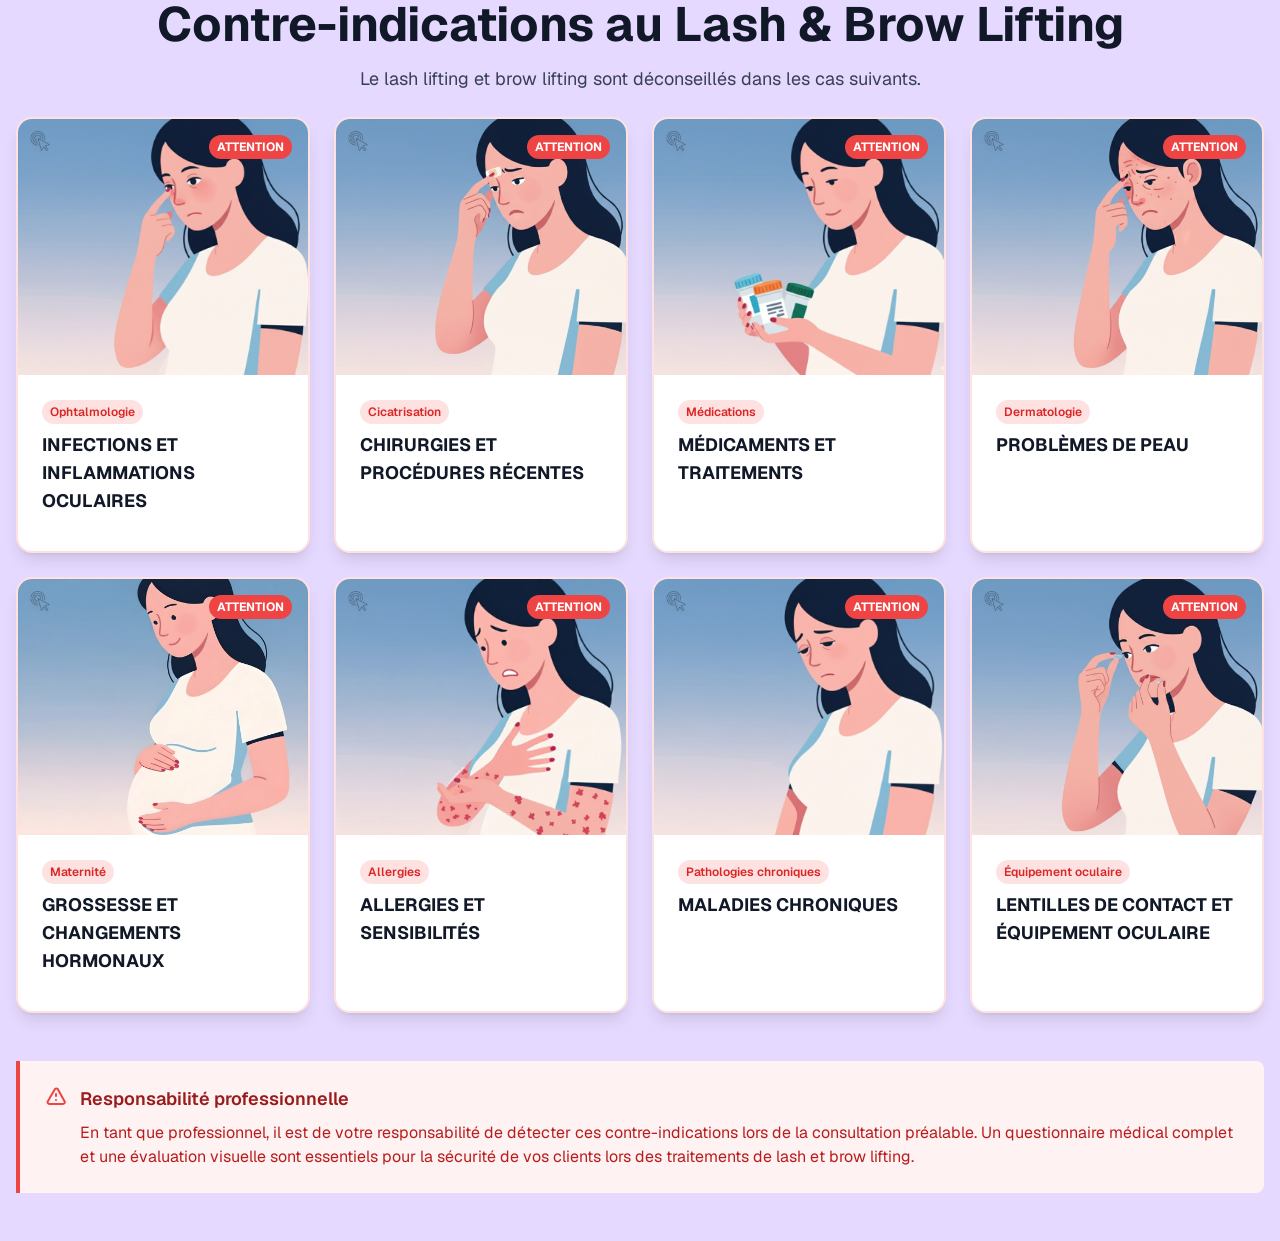
==== index.html @ 39653446 "deploy: bff7de4459b243817e4ccac2528b024ae973d847" ====
<!DOCTYPE html><html lang="en"><head><meta charSet="utf-8"/><meta name="viewport" content="width=device-width, initial-scale=1"/><link rel="preload" href="/_next/static/media/27834908180db20f-s.p.woff2" as="font" crossorigin="" type="font/woff2"/><link rel="preload" href="/_next/static/media/78fec81b34c4a365.p.woff2" as="font" crossorigin="" type="font/woff2"/><link rel="stylesheet" href="/_next/static/css/efcce7435b0b07a7.css" data-precedence="next"/><link rel="preload" as="script" fetchPriority="low" href="/_next/static/chunks/webpack-6c6f45ad37dcc6bd.js"/><script src="/_next/static/chunks/8bc8d761-cd80ce728d90ea1c.js" async=""></script><script src="/_next/static/chunks/240-4eb7e50699bea7ac.js" async=""></script><script src="/_next/static/chunks/main-app-c9c7ddaf3ba03c26.js" async=""></script><script src="/_next/static/chunks/536-fef070b106dc9b41.js" async=""></script><script src="/_next/static/chunks/app/page-b3dd9872ee7b2694.js" async=""></script><script src="/_next/static/chunks/app/layout-9a7a2c04b3a315e2.js" async=""></script><title>v0 App</title><meta name="description" content="Created with v0"/><meta name="generator" content="v0.app"/><meta name="next-size-adjust"/><style>
html {
  font-family: &#x27;__GeistSans_245d8d&#x27;, &#x27;__GeistSans_Fallback_245d8d&#x27;;
  --font-sans: __variable_245d8d;
  --font-mono: __variable_97c177;
}
        </style><script src="/_next/static/chunks/polyfills-42372ed130431b0a.js" noModule=""></script></head><body><div class="min-h-screen pb-12" style="background-color:#E6D9FF"><div class="container mx-auto"><header class="text-center mb-6"><h1 class="text-4xl md:text-5xl font-bold text-gray-900 mb-4 text-balance">Contre-indications au Lash &amp; Brow Lifting</h1><p class="text-lg text-gray-700 max-w-4xl mx-auto leading-relaxed">Le lash lifting et brow lifting sont déconseillés dans les cas suivants.</p></header><div class="grid grid-cols-1 md:grid-cols-2 lg:grid-cols-4 gap-6 px-4"><div data-card-id="1" class="group relative bg-white rounded-2xl shadow-lg hover:shadow-2xl transition-all duration-300 ease-out overflow-hidden border-2 border-red-100 hover:border-red-300 hover:scale-105 transform translate-y-8 opacity-0" style="transition-delay:0ms"><div class="absolute top-4 right-4 bg-red-500 text-white text-xs font-bold px-2 py-1 rounded-full z-10 transition-transform duration-200 group-hover:scale-110">ATTENTION</div><div class="relative h-64 overflow-hidden bg-gradient-to-br from-red-50 to-red-100"><img alt="INFECTIONS ET INFLAMMATIONS OCULAIRES" loading="lazy" decoding="async" data-nimg="fill" class="object-cover transition-transform duration-300 ease-out group-hover:scale-110" style="position:absolute;height:100%;width:100%;left:0;top:0;right:0;bottom:0;color:transparent" src="/images/infections-oculaires.png"/><div class="absolute inset-0 bg-red-600 bg-opacity-0 group-hover:bg-opacity-20 transition-all duration-300 ease-out"></div></div><div class="p-6"><div class="mb-2"><span class="text-xs font-semibold text-red-600 bg-red-100 px-2 py-1 rounded-full transition-colors duration-200 group-hover:bg-red-200">Ophtalmologie</span></div><h3 class="text-lg font-bold text-gray-900 mb-3 group-hover:text-red-700 transition-colors duration-200">INFECTIONS ET INFLAMMATIONS OCULAIRES</h3></div><div class="absolute inset-0 bg-red-600 bg-opacity-95 text-white p-6 opacity-0 group-hover:opacity-100 transition-all duration-300 ease-out flex flex-col justify-center transform translate-y-2 group-hover:translate-y-0"><div class="text-center"><div class="mb-4"><div class="w-12 h-12 bg-white bg-opacity-20 rounded-full flex items-center justify-center mx-auto mb-3 transition-transform duration-200 group-hover:scale-110"><svg class="w-6 h-6 text-white" fill="none" stroke="currentColor" viewBox="0 0 24 24"><path stroke-linecap="round" stroke-linejoin="round" stroke-width="2" d="M12 9v2m0 4h.01m-6.938 4h13.856c1.54 0 2.502-1.667 1.732-2.5L13.732 4c-.77-.833-1.964-.833-2.732 0L3.732 16.5c-.77.833.192 2.5 1.732 2.5z"></path></svg></div><h4 class="text-lg font-bold mb-2">Pourquoi cette contre-indication ?</h4></div><p class="text-sm leading-relaxed text-white text-opacity-90">Les infections actives peuvent se propager ou s&#x27;aggraver avec les produits chimiques. La proximité avec les yeux infectés crée un risque de contamination et de complications graves.</p></div></div></div><div data-card-id="2" class="group relative bg-white rounded-2xl shadow-lg hover:shadow-2xl transition-all duration-300 ease-out overflow-hidden border-2 border-red-100 hover:border-red-300 hover:scale-105 transform translate-y-8 opacity-0" style="transition-delay:80ms"><div class="absolute top-4 right-4 bg-red-500 text-white text-xs font-bold px-2 py-1 rounded-full z-10 transition-transform duration-200 group-hover:scale-110">ATTENTION</div><div class="relative h-64 overflow-hidden bg-gradient-to-br from-red-50 to-red-100"><img alt="CHIRURGIES ET PROCÉDURES RÉCENTES" loading="lazy" decoding="async" data-nimg="fill" class="object-cover transition-transform duration-300 ease-out group-hover:scale-110" style="position:absolute;height:100%;width:100%;left:0;top:0;right:0;bottom:0;color:transparent" src="/images/chirurgies-recentes.png"/><div class="absolute inset-0 bg-red-600 bg-opacity-0 group-hover:bg-opacity-20 transition-all duration-300 ease-out"></div></div><div class="p-6"><div class="mb-2"><span class="text-xs font-semibold text-red-600 bg-red-100 px-2 py-1 rounded-full transition-colors duration-200 group-hover:bg-red-200">Cicatrisation</span></div><h3 class="text-lg font-bold text-gray-900 mb-3 group-hover:text-red-700 transition-colors duration-200">CHIRURGIES ET PROCÉDURES RÉCENTES</h3></div><div class="absolute inset-0 bg-red-600 bg-opacity-95 text-white p-6 opacity-0 group-hover:opacity-100 transition-all duration-300 ease-out flex flex-col justify-center transform translate-y-2 group-hover:translate-y-0"><div class="text-center"><div class="mb-4"><div class="w-12 h-12 bg-white bg-opacity-20 rounded-full flex items-center justify-center mx-auto mb-3 transition-transform duration-200 group-hover:scale-110"><svg class="w-6 h-6 text-white" fill="none" stroke="currentColor" viewBox="0 0 24 24"><path stroke-linecap="round" stroke-linejoin="round" stroke-width="2" d="M12 9v2m0 4h.01m-6.938 4h13.856c1.54 0 2.502-1.667 1.732-2.5L13.732 4c-.77-.833-1.964-.833-2.732 0L3.732 16.5c-.77.833.192 2.5 1.732 2.5z"></path></svg></div><h4 class="text-lg font-bold mb-2">Pourquoi cette contre-indication ?</h4></div><p class="text-sm leading-relaxed text-white text-opacity-90">La peau et les tissus ont besoin de temps pour guérir complètement. Les produits chimiques peuvent interférer avec la cicatrisation et causer des complications.</p></div></div></div><div data-card-id="3" class="group relative bg-white rounded-2xl shadow-lg hover:shadow-2xl transition-all duration-300 ease-out overflow-hidden border-2 border-red-100 hover:border-red-300 hover:scale-105 transform translate-y-8 opacity-0" style="transition-delay:160ms"><div class="absolute top-4 right-4 bg-red-500 text-white text-xs font-bold px-2 py-1 rounded-full z-10 transition-transform duration-200 group-hover:scale-110">ATTENTION</div><div class="relative h-64 overflow-hidden bg-gradient-to-br from-red-50 to-red-100"><img alt="MÉDICAMENTS ET TRAITEMENTS" loading="lazy" decoding="async" data-nimg="fill" class="object-cover transition-transform duration-300 ease-out group-hover:scale-110" style="position:absolute;height:100%;width:100%;left:0;top:0;right:0;bottom:0;color:transparent" src="/images/medicaments-traitements.png"/><div class="absolute inset-0 bg-red-600 bg-opacity-0 group-hover:bg-opacity-20 transition-all duration-300 ease-out"></div></div><div class="p-6"><div class="mb-2"><span class="text-xs font-semibold text-red-600 bg-red-100 px-2 py-1 rounded-full transition-colors duration-200 group-hover:bg-red-200">Médications</span></div><h3 class="text-lg font-bold text-gray-900 mb-3 group-hover:text-red-700 transition-colors duration-200">MÉDICAMENTS ET TRAITEMENTS</h3></div><div class="absolute inset-0 bg-red-600 bg-opacity-95 text-white p-6 opacity-0 group-hover:opacity-100 transition-all duration-300 ease-out flex flex-col justify-center transform translate-y-2 group-hover:translate-y-0"><div class="text-center"><div class="mb-4"><div class="w-12 h-12 bg-white bg-opacity-20 rounded-full flex items-center justify-center mx-auto mb-3 transition-transform duration-200 group-hover:scale-110"><svg class="w-6 h-6 text-white" fill="none" stroke="currentColor" viewBox="0 0 24 24"><path stroke-linecap="round" stroke-linejoin="round" stroke-width="2" d="M12 9v2m0 4h.01m-6.938 4h13.856c1.54 0 2.502-1.667 1.732-2.5L13.732 4c-.77-.833-1.964-.833-2.732 0L3.732 16.5c-.77.833.192 2.5 1.732 2.5z"></path></svg></div><h4 class="text-lg font-bold mb-2">Pourquoi cette contre-indication ?</h4></div><p class="text-sm leading-relaxed text-white text-opacity-90">Certains médicaments affectent la coagulation du sang ou la sensibilité de la peau. Les interactions peuvent causer des saignements ou des réactions imprévisibles.</p></div></div></div><div data-card-id="4" class="group relative bg-white rounded-2xl shadow-lg hover:shadow-2xl transition-all duration-300 ease-out overflow-hidden border-2 border-red-100 hover:border-red-300 hover:scale-105 transform translate-y-8 opacity-0" style="transition-delay:240ms"><div class="absolute top-4 right-4 bg-red-500 text-white text-xs font-bold px-2 py-1 rounded-full z-10 transition-transform duration-200 group-hover:scale-110">ATTENTION</div><div class="relative h-64 overflow-hidden bg-gradient-to-br from-red-50 to-red-100"><img alt="PROBLÈMES DE PEAU" loading="lazy" decoding="async" data-nimg="fill" class="object-cover transition-transform duration-300 ease-out group-hover:scale-110" style="position:absolute;height:100%;width:100%;left:0;top:0;right:0;bottom:0;color:transparent" src="/images/problemes-peau.png"/><div class="absolute inset-0 bg-red-600 bg-opacity-0 group-hover:bg-opacity-20 transition-all duration-300 ease-out"></div></div><div class="p-6"><div class="mb-2"><span class="text-xs font-semibold text-red-600 bg-red-100 px-2 py-1 rounded-full transition-colors duration-200 group-hover:bg-red-200">Dermatologie</span></div><h3 class="text-lg font-bold text-gray-900 mb-3 group-hover:text-red-700 transition-colors duration-200">PROBLÈMES DE PEAU</h3></div><div class="absolute inset-0 bg-red-600 bg-opacity-95 text-white p-6 opacity-0 group-hover:opacity-100 transition-all duration-300 ease-out flex flex-col justify-center transform translate-y-2 group-hover:translate-y-0"><div class="text-center"><div class="mb-4"><div class="w-12 h-12 bg-white bg-opacity-20 rounded-full flex items-center justify-center mx-auto mb-3 transition-transform duration-200 group-hover:scale-110"><svg class="w-6 h-6 text-white" fill="none" stroke="currentColor" viewBox="0 0 24 24"><path stroke-linecap="round" stroke-linejoin="round" stroke-width="2" d="M12 9v2m0 4h.01m-6.938 4h13.856c1.54 0 2.502-1.667 1.732-2.5L13.732 4c-.77-.833-1.964-.833-2.732 0L3.732 16.5c-.77.833.192 2.5 1.732 2.5z"></path></svg></div><h4 class="text-lg font-bold mb-2">Pourquoi cette contre-indication ?</h4></div><p class="text-sm leading-relaxed text-white text-opacity-90">Les conditions comme l&#x27;eczéma ou le psoriasis créent une barrière cutanée compromise. Les produits chimiques peuvent déclencher des poussées inflammatoires.</p></div></div></div><div data-card-id="5" class="group relative bg-white rounded-2xl shadow-lg hover:shadow-2xl transition-all duration-300 ease-out overflow-hidden border-2 border-red-100 hover:border-red-300 hover:scale-105 transform translate-y-8 opacity-0" style="transition-delay:320ms"><div class="absolute top-4 right-4 bg-red-500 text-white text-xs font-bold px-2 py-1 rounded-full z-10 transition-transform duration-200 group-hover:scale-110">ATTENTION</div><div class="relative h-64 overflow-hidden bg-gradient-to-br from-red-50 to-red-100"><img alt="GROSSESSE ET CHANGEMENTS HORMONAUX" loading="lazy" decoding="async" data-nimg="fill" class="object-cover transition-transform duration-300 ease-out group-hover:scale-110" style="position:absolute;height:100%;width:100%;left:0;top:0;right:0;bottom:0;color:transparent" src="/images/grossesse-hormonaux.png"/><div class="absolute inset-0 bg-red-600 bg-opacity-0 group-hover:bg-opacity-20 transition-all duration-300 ease-out"></div></div><div class="p-6"><div class="mb-2"><span class="text-xs font-semibold text-red-600 bg-red-100 px-2 py-1 rounded-full transition-colors duration-200 group-hover:bg-red-200">Maternité</span></div><h3 class="text-lg font-bold text-gray-900 mb-3 group-hover:text-red-700 transition-colors duration-200">GROSSESSE ET CHANGEMENTS HORMONAUX</h3></div><div class="absolute inset-0 bg-red-600 bg-opacity-95 text-white p-6 opacity-0 group-hover:opacity-100 transition-all duration-300 ease-out flex flex-col justify-center transform translate-y-2 group-hover:translate-y-0"><div class="text-center"><div class="mb-4"><div class="w-12 h-12 bg-white bg-opacity-20 rounded-full flex items-center justify-center mx-auto mb-3 transition-transform duration-200 group-hover:scale-110"><svg class="w-6 h-6 text-white" fill="none" stroke="currentColor" viewBox="0 0 24 24"><path stroke-linecap="round" stroke-linejoin="round" stroke-width="2" d="M12 9v2m0 4h.01m-6.938 4h13.856c1.54 0 2.502-1.667 1.732-2.5L13.732 4c-.77-.833-1.964-.833-2.732 0L3.732 16.5c-.77.833.192 2.5 1.732 2.5z"></path></svg></div><h4 class="text-lg font-bold mb-2">Pourquoi cette contre-indication ?</h4></div><p class="text-sm leading-relaxed text-white text-opacity-90">Les changements hormonaux affectent la réaction de la peau et des poils. Les résultats peuvent être imprévisibles et la sécurité pendant la grossesse n&#x27;est pas établie.</p></div></div></div><div data-card-id="6" class="group relative bg-white rounded-2xl shadow-lg hover:shadow-2xl transition-all duration-300 ease-out overflow-hidden border-2 border-red-100 hover:border-red-300 hover:scale-105 transform translate-y-8 opacity-0" style="transition-delay:400ms"><div class="absolute top-4 right-4 bg-red-500 text-white text-xs font-bold px-2 py-1 rounded-full z-10 transition-transform duration-200 group-hover:scale-110">ATTENTION</div><div class="relative h-64 overflow-hidden bg-gradient-to-br from-red-50 to-red-100"><img alt="ALLERGIES ET SENSIBILITÉS" loading="lazy" decoding="async" data-nimg="fill" class="object-cover transition-transform duration-300 ease-out group-hover:scale-110" style="position:absolute;height:100%;width:100%;left:0;top:0;right:0;bottom:0;color:transparent" src="/images/allergies-composants.png"/><div class="absolute inset-0 bg-red-600 bg-opacity-0 group-hover:bg-opacity-20 transition-all duration-300 ease-out"></div></div><div class="p-6"><div class="mb-2"><span class="text-xs font-semibold text-red-600 bg-red-100 px-2 py-1 rounded-full transition-colors duration-200 group-hover:bg-red-200">Allergies</span></div><h3 class="text-lg font-bold text-gray-900 mb-3 group-hover:text-red-700 transition-colors duration-200">ALLERGIES ET SENSIBILITÉS</h3></div><div class="absolute inset-0 bg-red-600 bg-opacity-95 text-white p-6 opacity-0 group-hover:opacity-100 transition-all duration-300 ease-out flex flex-col justify-center transform translate-y-2 group-hover:translate-y-0"><div class="text-center"><div class="mb-4"><div class="w-12 h-12 bg-white bg-opacity-20 rounded-full flex items-center justify-center mx-auto mb-3 transition-transform duration-200 group-hover:scale-110"><svg class="w-6 h-6 text-white" fill="none" stroke="currentColor" viewBox="0 0 24 24"><path stroke-linecap="round" stroke-linejoin="round" stroke-width="2" d="M12 9v2m0 4h.01m-6.938 4h13.856c1.54 0 2.502-1.667 1.732-2.5L13.732 4c-.77-.833-1.964-.833-2.732 0L3.732 16.5c-.77.833.192 2.5 1.732 2.5z"></path></svg></div><h4 class="text-lg font-bold mb-2">Pourquoi cette contre-indication ?</h4></div><p class="text-sm leading-relaxed text-white text-opacity-90">Les personnes allergiques risquent des réactions graves : gonflements, éruptions, difficultés respiratoires. Un test de patch raté indique un risque élevé.</p></div></div></div><div data-card-id="7" class="group relative bg-white rounded-2xl shadow-lg hover:shadow-2xl transition-all duration-300 ease-out overflow-hidden border-2 border-red-100 hover:border-red-300 hover:scale-105 transform translate-y-8 opacity-0" style="transition-delay:480ms"><div class="absolute top-4 right-4 bg-red-500 text-white text-xs font-bold px-2 py-1 rounded-full z-10 transition-transform duration-200 group-hover:scale-110">ATTENTION</div><div class="relative h-64 overflow-hidden bg-gradient-to-br from-red-50 to-red-100"><img alt="MALADIES CHRONIQUES" loading="lazy" decoding="async" data-nimg="fill" class="object-cover transition-transform duration-300 ease-out group-hover:scale-110" style="position:absolute;height:100%;width:100%;left:0;top:0;right:0;bottom:0;color:transparent" src="/images/maladies-dermatologiques.png"/><div class="absolute inset-0 bg-red-600 bg-opacity-0 group-hover:bg-opacity-20 transition-all duration-300 ease-out"></div></div><div class="p-6"><div class="mb-2"><span class="text-xs font-semibold text-red-600 bg-red-100 px-2 py-1 rounded-full transition-colors duration-200 group-hover:bg-red-200">Pathologies chroniques</span></div><h3 class="text-lg font-bold text-gray-900 mb-3 group-hover:text-red-700 transition-colors duration-200">MALADIES CHRONIQUES</h3></div><div class="absolute inset-0 bg-red-600 bg-opacity-95 text-white p-6 opacity-0 group-hover:opacity-100 transition-all duration-300 ease-out flex flex-col justify-center transform translate-y-2 group-hover:translate-y-0"><div class="text-center"><div class="mb-4"><div class="w-12 h-12 bg-white bg-opacity-20 rounded-full flex items-center justify-center mx-auto mb-3 transition-transform duration-200 group-hover:scale-110"><svg class="w-6 h-6 text-white" fill="none" stroke="currentColor" viewBox="0 0 24 24"><path stroke-linecap="round" stroke-linejoin="round" stroke-width="2" d="M12 9v2m0 4h.01m-6.938 4h13.856c1.54 0 2.502-1.667 1.732-2.5L13.732 4c-.77-.833-1.964-.833-2.732 0L3.732 16.5c-.77.833.192 2.5 1.732 2.5z"></path></svg></div><h4 class="text-lg font-bold mb-2">Pourquoi cette contre-indication ?</h4></div><p class="text-sm leading-relaxed text-white text-opacity-90">Ces conditions affectent la circulation, la cicatrisation et la réponse immunitaire. Le risque de complications est significativement augmenté.</p></div></div></div><div data-card-id="8" class="group relative bg-white rounded-2xl shadow-lg hover:shadow-2xl transition-all duration-300 ease-out overflow-hidden border-2 border-red-100 hover:border-red-300 hover:scale-105 transform translate-y-8 opacity-0" style="transition-delay:560ms"><div class="absolute top-4 right-4 bg-red-500 text-white text-xs font-bold px-2 py-1 rounded-full z-10 transition-transform duration-200 group-hover:scale-110">ATTENTION</div><div class="relative h-64 overflow-hidden bg-gradient-to-br from-red-50 to-red-100"><img alt="LENTILLES DE CONTACT ET ÉQUIPEMENT OCULAIRE" loading="lazy" decoding="async" data-nimg="fill" class="object-cover transition-transform duration-300 ease-out group-hover:scale-110" style="position:absolute;height:100%;width:100%;left:0;top:0;right:0;bottom:0;color:transparent" src="/images/lentilles-equipement.png"/><div class="absolute inset-0 bg-red-600 bg-opacity-0 group-hover:bg-opacity-20 transition-all duration-300 ease-out"></div></div><div class="p-6"><div class="mb-2"><span class="text-xs font-semibold text-red-600 bg-red-100 px-2 py-1 rounded-full transition-colors duration-200 group-hover:bg-red-200">Équipement oculaire</span></div><h3 class="text-lg font-bold text-gray-900 mb-3 group-hover:text-red-700 transition-colors duration-200">LENTILLES DE CONTACT ET ÉQUIPEMENT OCULAIRE</h3></div><div class="absolute inset-0 bg-red-600 bg-opacity-95 text-white p-6 opacity-0 group-hover:opacity-100 transition-all duration-300 ease-out flex flex-col justify-center transform translate-y-2 group-hover:translate-y-0"><div class="text-center"><div class="mb-4"><div class="w-12 h-12 bg-white bg-opacity-20 rounded-full flex items-center justify-center mx-auto mb-3 transition-transform duration-200 group-hover:scale-110"><svg class="w-6 h-6 text-white" fill="none" stroke="currentColor" viewBox="0 0 24 24"><path stroke-linecap="round" stroke-linejoin="round" stroke-width="2" d="M12 9v2m0 4h.01m-6.938 4h13.856c1.54 0 2.502-1.667 1.732-2.5L13.732 4c-.77-.833-1.964-.833-2.732 0L3.732 16.5c-.77.833.192 2.5 1.732 2.5z"></path></svg></div><h4 class="text-lg font-bold mb-2">Pourquoi cette contre-indication ?</h4></div><p class="text-sm leading-relaxed text-white text-opacity-90">Les lentilles doivent être retirées pour permettre un rinçage oculaire d&#x27;urgence si nécessaire. L&#x27;équipement oculaire peut interférer avec la sécurité du traitement.</p></div></div></div></div><div class="mt-12 bg-red-50 border-l-4 border-red-500 p-6 mx-4 rounded-r-lg"><div class="flex items-start"><div class="flex-shrink-0"><svg class="w-6 h-6 text-red-500" fill="none" stroke="currentColor" viewBox="0 0 24 24"><path stroke-linecap="round" stroke-linejoin="round" stroke-width="2" d="M12 9v2m0 4h.01m-6.938 4h13.856c1.54 0 2.502-1.667 1.732-2.5L13.732 4c-.77-.833-1.964-.833-2.732 0L3.732 16.5c-.77.833.192 2.5 1.732 2.5z"></path></svg></div><div class="ml-3"><h3 class="text-lg font-semibold text-red-800 mb-2">Responsabilité professionnelle</h3><p class="text-red-700">En tant que professionnel, il est de votre responsabilité de détecter ces contre-indications lors de la consultation préalable. Un questionnaire médical complet et une évaluation visuelle sont essentiels pour la sécurité de vos clients lors des traitements de lash et brow lifting.</p></div></div></div></div></div><!--$!--><template data-dgst="BAILOUT_TO_CLIENT_SIDE_RENDERING"></template><!--/$--><script src="/_next/static/chunks/webpack-6c6f45ad37dcc6bd.js" async=""></script><script>(self.__next_f=self.__next_f||[]).push([0]);self.__next_f.push([2,null])</script><script>self.__next_f.push([1,"1:HL[\"/_next/static/media/27834908180db20f-s.p.woff2\",\"font\",{\"crossOrigin\":\"\",\"type\":\"font/woff2\"}]\n2:HL[\"/_next/static/media/78fec81b34c4a365.p.woff2\",\"font\",{\"crossOrigin\":\"\",\"type\":\"font/woff2\"}]\n3:HL[\"/_next/static/css/efcce7435b0b07a7.css\",\"style\"]\n"])</script><script>self.__next_f.push([1,"4:I[7266,[],\"\"]\n6:I[2415,[\"536\",\"static/chunks/536-fef070b106dc9b41.js\",\"931\",\"static/chunks/app/page-b3dd9872ee7b2694.js\"],\"default\"]\n7:I[2110,[],\"\"]\n8:I[4718,[],\"\"]\n9:I[1781,[\"185\",\"static/chunks/app/layout-9a7a2c04b3a315e2.js\"],\"Analytics\"]\nb:I[4735,[],\"\"]\nc:[]\n"])</script><script>self.__next_f.push([1,"0:[\"$\",\"$L4\",null,{\"buildId\":\"Tb8Gvfpy27u_NNx_tmPCU\",\"assetPrefix\":\"\",\"urlParts\":[\"\",\"\"],\"initialTree\":[\"\",{\"children\":[\"__PAGE__\",{}]},\"$undefined\",\"$undefined\",true],\"initialSeedData\":[\"\",{\"children\":[\"__PAGE__\",{},[[\"$L5\",[\"$\",\"div\",null,{\"className\":\"min-h-screen pb-12\",\"style\":{\"backgroundColor\":\"#E6D9FF\"},\"children\":[\"$\",\"div\",null,{\"className\":\"container mx-auto\",\"children\":[[\"$\",\"header\",null,{\"className\":\"text-center mb-6\",\"children\":[[\"$\",\"h1\",null,{\"className\":\"text-4xl md:text-5xl font-bold text-gray-900 mb-4 text-balance\",\"children\":\"Contre-indications au Lash \u0026 Brow Lifting\"}],[\"$\",\"p\",null,{\"className\":\"text-lg text-gray-700 max-w-4xl mx-auto leading-relaxed\",\"children\":\"Le lash lifting et brow lifting sont déconseillés dans les cas suivants.\"}]]}],[\"$\",\"$L6\",null,{}],[\"$\",\"div\",null,{\"className\":\"mt-12 bg-red-50 border-l-4 border-red-500 p-6 mx-4 rounded-r-lg\",\"children\":[\"$\",\"div\",null,{\"className\":\"flex items-start\",\"children\":[[\"$\",\"div\",null,{\"className\":\"flex-shrink-0\",\"children\":[\"$\",\"svg\",null,{\"className\":\"w-6 h-6 text-red-500\",\"fill\":\"none\",\"stroke\":\"currentColor\",\"viewBox\":\"0 0 24 24\",\"children\":[\"$\",\"path\",null,{\"strokeLinecap\":\"round\",\"strokeLinejoin\":\"round\",\"strokeWidth\":2,\"d\":\"M12 9v2m0 4h.01m-6.938 4h13.856c1.54 0 2.502-1.667 1.732-2.5L13.732 4c-.77-.833-1.964-.833-2.732 0L3.732 16.5c-.77.833.192 2.5 1.732 2.5z\"}]}]}],[\"$\",\"div\",null,{\"className\":\"ml-3\",\"children\":[[\"$\",\"h3\",null,{\"className\":\"text-lg font-semibold text-red-800 mb-2\",\"children\":\"Responsabilité professionnelle\"}],[\"$\",\"p\",null,{\"className\":\"text-red-700\",\"children\":\"En tant que professionnel, il est de votre responsabilité de détecter ces contre-indications lors de la consultation préalable. Un questionnaire médical complet et une évaluation visuelle sont essentiels pour la sécurité de vos clients lors des traitements de lash et brow lifting.\"}]]}]]}]}]]}]}],null],null],null]},[[[[\"$\",\"link\",\"0\",{\"rel\":\"stylesheet\",\"href\":\"/_next/static/css/efcce7435b0b07a7.css\",\"precedence\":\"next\",\"crossOrigin\":\"$undefined\"}]],[\"$\",\"html\",null,{\"lang\":\"en\",\"children\":[[\"$\",\"head\",null,{\"children\":[\"$\",\"style\",null,{\"children\":\"\\nhtml {\\n  font-family: '__GeistSans_245d8d', '__GeistSans_Fallback_245d8d';\\n  --font-sans: __variable_245d8d;\\n  --font-mono: __variable_97c177;\\n}\\n        \"}]}],[\"$\",\"body\",null,{\"children\":[[\"$\",\"$L7\",null,{\"parallelRouterKey\":\"children\",\"segmentPath\":[\"children\"],\"error\":\"$undefined\",\"errorStyles\":\"$undefined\",\"errorScripts\":\"$undefined\",\"template\":[\"$\",\"$L8\",null,{}],\"templateStyles\":\"$undefined\",\"templateScripts\":\"$undefined\",\"notFound\":[[\"$\",\"title\",null,{\"children\":\"404: This page could not be found.\"}],[\"$\",\"div\",null,{\"style\":{\"fontFamily\":\"system-ui,\\\"Segoe UI\\\",Roboto,Helvetica,Arial,sans-serif,\\\"Apple Color Emoji\\\",\\\"Segoe UI Emoji\\\"\",\"height\":\"100vh\",\"textAlign\":\"center\",\"display\":\"flex\",\"flexDirection\":\"column\",\"alignItems\":\"center\",\"justifyContent\":\"center\"},\"children\":[\"$\",\"div\",null,{\"children\":[[\"$\",\"style\",null,{\"dangerouslySetInnerHTML\":{\"__html\":\"body{color:#000;background:#fff;margin:0}.next-error-h1{border-right:1px solid rgba(0,0,0,.3)}@media (prefers-color-scheme:dark){body{color:#fff;background:#000}.next-error-h1{border-right:1px solid rgba(255,255,255,.3)}}\"}}],[\"$\",\"h1\",null,{\"className\":\"next-error-h1\",\"style\":{\"display\":\"inline-block\",\"margin\":\"0 20px 0 0\",\"padding\":\"0 23px 0 0\",\"fontSize\":24,\"fontWeight\":500,\"verticalAlign\":\"top\",\"lineHeight\":\"49px\"},\"children\":\"404\"}],[\"$\",\"div\",null,{\"style\":{\"display\":\"inline-block\"},\"children\":[\"$\",\"h2\",null,{\"style\":{\"fontSize\":14,\"fontWeight\":400,\"lineHeight\":\"49px\",\"margin\":0},\"children\":\"This page could not be found.\"}]}]]}]}]],\"notFoundStyles\":[]}],[\"$\",\"$L9\",null,{}]]}]]}]],null],null],\"couldBeIntercepted\":false,\"initialHead\":[null,\"$La\"],\"globalErrorComponent\":\"$b\",\"missingSlots\":\"$Wc\"}]\n"])</script><script>self.__next_f.push([1,"a:[[\"$\",\"meta\",\"0\",{\"name\":\"viewport\",\"content\":\"width=device-width, initial-scale=1\"}],[\"$\",\"meta\",\"1\",{\"charSet\":\"utf-8\"}],[\"$\",\"title\",\"2\",{\"children\":\"v0 App\"}],[\"$\",\"meta\",\"3\",{\"name\":\"description\",\"content\":\"Created with v0\"}],[\"$\",\"meta\",\"4\",{\"name\":\"generator\",\"content\":\"v0.app\"}],[\"$\",\"meta\",\"5\",{\"name\":\"next-size-adjust\"}]]\n5:null\n"])</script></body></html>
---- _next/static/css/efcce7435b0b07a7.css ----
@font-face{font-family:__GeistSans_245d8d;src:url(/_next/static/media/27834908180db20f-s.p.woff2) format("woff2");font-display:swap;font-weight:100 900}@font-face{font-family:__GeistSans_Fallback_245d8d;src:local("Arial");ascent-override:94.56%;descent-override:27.76%;line-gap-override:0.00%;size-adjust:106.28%}.__className_245d8d{font-family:__GeistSans_245d8d,__GeistSans_Fallback_245d8d}.__variable_245d8d{--font-geist-sans:"__GeistSans_245d8d","__GeistSans_Fallback_245d8d"}@font-face{font-family:__GeistMono_97c177;src:url(/_next/static/media/78fec81b34c4a365.p.woff2) format("woff2");font-display:swap;font-weight:100 900}.__className_97c177{font-family:__GeistMono_97c177,ui-monospace,SFMono-Regular,Roboto Mono,Menlo,Monaco,Liberation Mono,DejaVu Sans Mono,Courier New,monospace}.__variable_97c177{--font-geist-mono:"__GeistMono_97c177",ui-monospace,SFMono-Regular,Roboto Mono,Menlo,Monaco,Liberation Mono,DejaVu Sans Mono,Courier New,monospace}*,:after,:before{--tw-border-spacing-x:0;--tw-border-spacing-y:0;--tw-translate-x:0;--tw-translate-y:0;--tw-rotate:0;--tw-skew-x:0;--tw-skew-y:0;--tw-scale-x:1;--tw-scale-y:1;--tw-pan-x: ;--tw-pan-y: ;--tw-pinch-zoom: ;--tw-scroll-snap-strictness:proximity;--tw-gradient-from-position: ;--tw-gradient-via-position: ;--tw-gradient-to-position: ;--tw-ordinal: ;--tw-slashed-zero: ;--tw-numeric-figure: ;--tw-numeric-spacing: ;--tw-numeric-fraction: ;--tw-ring-inset: ;--tw-ring-offset-width:0px;--tw-ring-offset-color:#fff;--tw-ring-color:rgba(59,130,246,.5);--tw-ring-offset-shadow:0 0 #0000;--tw-ring-shadow:0 0 #0000;--tw-shadow:0 0 #0000;--tw-shadow-colored:0 0 #0000;--tw-blur: ;--tw-brightness: ;--tw-contrast: ;--tw-grayscale: ;--tw-hue-rotate: ;--tw-invert: ;--tw-saturate: ;--tw-sepia: ;--tw-drop-shadow: ;--tw-backdrop-blur: ;--tw-backdrop-brightness: ;--tw-backdrop-contrast: ;--tw-backdrop-grayscale: ;--tw-backdrop-hue-rotate: ;--tw-backdrop-invert: ;--tw-backdrop-opacity: ;--tw-backdrop-saturate: ;--tw-backdrop-sepia: ;--tw-contain-size: ;--tw-contain-layout: ;--tw-contain-paint: ;--tw-contain-style: }::backdrop{--tw-border-spacing-x:0;--tw-border-spacing-y:0;--tw-translate-x:0;--tw-translate-y:0;--tw-rotate:0;--tw-skew-x:0;--tw-skew-y:0;--tw-scale-x:1;--tw-scale-y:1;--tw-pan-x: ;--tw-pan-y: ;--tw-pinch-zoom: ;--tw-scroll-snap-strictness:proximity;--tw-gradient-from-position: ;--tw-gradient-via-position: ;--tw-gradient-to-position: ;--tw-ordinal: ;--tw-slashed-zero: ;--tw-numeric-figure: ;--tw-numeric-spacing: ;--tw-numeric-fraction: ;--tw-ring-inset: ;--tw-ring-offset-width:0px;--tw-ring-offset-color:#fff;--tw-ring-color:rgba(59,130,246,.5);--tw-ring-offset-shadow:0 0 #0000;--tw-ring-shadow:0 0 #0000;--tw-shadow:0 0 #0000;--tw-shadow-colored:0 0 #0000;--tw-blur: ;--tw-brightness: ;--tw-contrast: ;--tw-grayscale: ;--tw-hue-rotate: ;--tw-invert: ;--tw-saturate: ;--tw-sepia: ;--tw-drop-shadow: ;--tw-backdrop-blur: ;--tw-backdrop-brightness: ;--tw-backdrop-contrast: ;--tw-backdrop-grayscale: ;--tw-backdrop-hue-rotate: ;--tw-backdrop-invert: ;--tw-backdrop-opacity: ;--tw-backdrop-saturate: ;--tw-backdrop-sepia: ;--tw-contain-size: ;--tw-contain-layout: ;--tw-contain-paint: ;--tw-contain-style: }/*
! tailwindcss v3.4.19 | MIT License | https://tailwindcss.com
*/*,:after,:before{box-sizing:border-box;border:0 solid #e5e7eb}:after,:before{--tw-content:""}:host,html{line-height:1.5;-webkit-text-size-adjust:100%;-moz-tab-size:4;tab-size:4;font-family:ui-sans-serif,system-ui,sans-serif,Apple Color Emoji,Segoe UI Emoji,Segoe UI Symbol,Noto Color Emoji;font-feature-settings:normal;font-variation-settings:normal;-webkit-tap-highlight-color:transparent}body{margin:0;line-height:inherit}hr{height:0;color:inherit;border-top-width:1px}abbr:where([title]){text-decoration:underline dotted}h1,h2,h3,h4,h5,h6{font-size:inherit;font-weight:inherit}a{color:inherit;text-decoration:inherit}b,strong{font-weight:bolder}code,kbd,pre,samp{font-family:ui-monospace,SFMono-Regular,Menlo,Monaco,Consolas,Liberation Mono,Courier New,monospace;font-feature-settings:normal;font-variation-settings:normal;font-size:1em}small{font-size:80%}sub,sup{font-size:75%;line-height:0;position:relative;vertical-align:baseline}sub{bottom:-.25em}sup{top:-.5em}table{text-indent:0;border-color:inherit;border-collapse:collapse}button,input,optgroup,select,textarea{font-family:inherit;font-feature-settings:inherit;font-variation-settings:inherit;font-size:100%;font-weight:inherit;line-height:inherit;letter-spacing:inherit;color:inherit;margin:0;padding:0}button,select{text-transform:none}button,input:where([type=button]),input:where([type=reset]),input:where([type=submit]){-webkit-appearance:button;background-color:transparent;background-image:none}:-moz-focusring{outline:auto}:-moz-ui-invalid{box-shadow:none}progress{vertical-align:baseline}::-webkit-inner-spin-button,::-webkit-outer-spin-button{height:auto}[type=search]{-webkit-appearance:textfield;outline-offset:-2px}::-webkit-search-decoration{-webkit-appearance:none}::-webkit-file-upload-button{-webkit-appearance:button;font:inherit}summary{display:list-item}blockquote,dd,dl,figure,h1,h2,h3,h4,h5,h6,hr,p,pre{margin:0}fieldset{margin:0}fieldset,legend{padding:0}menu,ol,ul{list-style:none;margin:0;padding:0}dialog{padding:0}textarea{resize:vertical}input::placeholder,textarea::placeholder{opacity:1;color:#9ca3af}[role=button],button{cursor:pointer}:disabled{cursor:default}audio,canvas,embed,iframe,img,object,svg,video{display:block;vertical-align:middle}img,video{max-width:100%;height:auto}[hidden]:where(:not([hidden=until-found])){display:none}:root{--background:0 0% 100%;--foreground:222.2 84% 4.9%;--card:0 0% 100%;--card-foreground:222.2 84% 4.9%;--popover:0 0% 100%;--popover-foreground:222.2 84% 4.9%;--primary:222.2 47.4% 11.2%;--primary-foreground:210 40% 98%;--secondary:210 40% 96%;--secondary-foreground:222.2 47.4% 11.2%;--muted:210 40% 96%;--muted-foreground:215.4 16.3% 46.9%;--accent:210 40% 96%;--accent-foreground:222.2 47.4% 11.2%;--destructive:0 84.2% 60.2%;--destructive-foreground:210 40% 98%;--border:214.3 31.8% 91.4%;--input:214.3 31.8% 91.4%;--ring:222.2 84% 4.9%;--chart-1:12 76% 61%;--chart-2:173 58% 39%;--chart-3:197 37% 24%;--chart-4:43 74% 66%;--chart-5:27 87% 67%;--radius:0.5rem}.dark{--background:222.2 84% 4.9%;--foreground:210 40% 98%;--card:222.2 84% 4.9%;--card-foreground:210 40% 98%;--popover:222.2 84% 4.9%;--popover-foreground:210 40% 98%;--primary:210 40% 98%;--primary-foreground:222.2 47.4% 11.2%;--secondary:217.2 32.6% 17.5%;--secondary-foreground:210 40% 98%;--muted:217.2 32.6% 17.5%;--muted-foreground:215 20.2% 65.1%;--accent:217.2 32.6% 17.5%;--accent-foreground:210 40% 98%;--destructive:0 62.8% 30.6%;--destructive-foreground:210 40% 98%;--border:217.2 32.6% 17.5%;--input:217.2 32.6% 17.5%;--ring:212.7 26.8% 83.9%;--chart-1:220 70% 50%;--chart-2:160 60% 45%;--chart-3:30 80% 55%;--chart-4:280 65% 60%;--chart-5:340 75% 55%}*{border-color:hsl(var(--border))}body{background-color:hsl(var(--background));color:hsl(var(--foreground));-webkit-overflow-scrolling:touch;overscroll-behavior:smooth}.container{width:100%}@media (min-width:640px){.container{max-width:640px}}@media (min-width:768px){.container{max-width:768px}}@media (min-width:1024px){.container{max-width:1024px}}@media (min-width:1280px){.container{max-width:1280px}}@media (min-width:1536px){.container{max-width:1536px}}.sr-only{position:absolute;width:1px;height:1px;padding:0;margin:-1px;overflow:hidden;clip:rect(0,0,0,0);white-space:nowrap;border-width:0}.pointer-events-none{pointer-events:none}.pointer-events-auto{pointer-events:auto}.visible{visibility:visible}.invisible{visibility:hidden}.fixed{position:fixed}.absolute{position:absolute}.relative{position:relative}.inset-0{inset:0}.inset-x-0{left:0;right:0}.inset-y-0{top:0;bottom:0}.-bottom-12{bottom:-3rem}.-left-12{left:-3rem}.-right-12{right:-3rem}.-top-12{top:-3rem}.bottom-0{bottom:0}.left-0{left:0}.left-1\/2{left:50%}.left-2{left:.5rem}.left-3{left:.75rem}.left-4{left:1rem}.left-\[50\%\]{left:50%}.right-0{right:0}.right-1{right:.25rem}.right-2{right:.5rem}.right-3{right:.75rem}.right-4{right:1rem}.top-0{top:0}.top-1\.5{top:.375rem}.top-1\/2{top:50%}.top-2{top:.5rem}.top-3{top:.75rem}.top-3\.5{top:.875rem}.top-4{top:1rem}.top-\[1px\]{top:1px}.top-\[50\%\]{top:50%}.top-\[60\%\]{top:60%}.top-full{top:100%}.z-10{z-index:10}.z-20{z-index:20}.z-50{z-index:50}.z-\[100\]{z-index:100}.z-\[1\]{z-index:1}.-mx-1{margin-left:-.25rem;margin-right:-.25rem}.mx-2{margin-left:.5rem;margin-right:.5rem}.mx-3\.5{margin-left:.875rem;margin-right:.875rem}.mx-4{margin-left:1rem;margin-right:1rem}.mx-auto{margin-left:auto;margin-right:auto}.my-0\.5{margin-top:.125rem;margin-bottom:.125rem}.my-1{margin-top:.25rem;margin-bottom:.25rem}.-ml-4{margin-left:-1rem}.-mt-4{margin-top:-1rem}.mb-1{margin-bottom:.25rem}.mb-2{margin-bottom:.5rem}.mb-3{margin-bottom:.75rem}.mb-4{margin-bottom:1rem}.mb-6{margin-bottom:1.5rem}.ml-1{margin-left:.25rem}.ml-3{margin-left:.75rem}.ml-auto{margin-left:auto}.mr-2{margin-right:.5rem}.mt-1{margin-top:.25rem}.mt-1\.5{margin-top:.375rem}.mt-12{margin-top:3rem}.mt-2{margin-top:.5rem}.mt-24{margin-top:6rem}.mt-4{margin-top:1rem}.mt-6{margin-top:1.5rem}.mt-auto{margin-top:auto}.block{display:block}.flex{display:flex}.inline-flex{display:inline-flex}.table{display:table}.grid{display:grid}.hidden{display:none}.aspect-square{aspect-ratio:1/1}.aspect-video{aspect-ratio:16/9}.size-4{width:1rem;height:1rem}.size-\[--cell-size\]{width:var(--cell-size);height:var(--cell-size)}.h-1\.5{height:.375rem}.h-10{height:2.5rem}.h-11{height:2.75rem}.h-12{height:3rem}.h-2{height:.5rem}.h-2\.5{height:.625rem}.h-3{height:.75rem}.h-3\.5{height:.875rem}.h-4{height:1rem}.h-5{height:1.25rem}.h-6{height:1.5rem}.h-64{height:16rem}.h-7{height:1.75rem}.h-8{height:2rem}.h-80{height:20rem}.h-9{height:2.25rem}.h-96{height:24rem}.h-\[--cell-size\]{height:var(--cell-size)}.h-\[1px\]{height:1px}.h-\[var\(--radix-navigation-menu-viewport-height\)\]{height:var(--radix-navigation-menu-viewport-height)}.h-\[var\(--radix-select-trigger-height\)\]{height:var(--radix-select-trigger-height)}.h-auto{height:auto}.h-full{height:100%}.h-px{height:1px}.h-svh{height:100svh}.max-h-96{max-height:24rem}.max-h-\[300px\]{max-height:300px}.max-h-screen{max-height:100vh}.min-h-0{min-height:0}.min-h-\[80px\]{min-height:80px}.min-h-screen{min-height:100vh}.min-h-svh{min-height:100svh}.w-0{width:0}.w-1{width:.25rem}.w-10{width:2.5rem}.w-11{width:2.75rem}.w-12{width:3rem}.w-2{width:.5rem}.w-2\.5{width:.625rem}.w-3{width:.75rem}.w-3\.5{width:.875rem}.w-3\/4{width:75%}.w-4{width:1rem}.w-5{width:1.25rem}.w-6{width:1.5rem}.w-64{width:16rem}.w-7{width:1.75rem}.w-72{width:18rem}.w-8{width:2rem}.w-80{width:20rem}.w-9{width:2.25rem}.w-\[--cell-size\]{width:var(--cell-size)}.w-\[--sidebar-width\]{width:var(--sidebar-width)}.w-\[100px\]{width:100px}.w-\[1px\]{width:1px}.w-auto{width:auto}.w-fit{width:fit-content}.w-full{width:100%}.w-max{width:max-content}.w-px{width:1px}.min-w-0{min-width:0}.min-w-10{min-width:2.5rem}.min-w-11{min-width:2.75rem}.min-w-5{min-width:1.25rem}.min-w-9{min-width:2.25rem}.min-w-\[--cell-size\]{min-width:var(--cell-size)}.min-w-\[12rem\]{min-width:12rem}.min-w-\[8rem\]{min-width:8rem}.min-w-\[var\(--radix-select-trigger-width\)\]{min-width:var(--radix-select-trigger-width)}.max-w-4xl{max-width:56rem}.max-w-7xl{max-width:80rem}.max-w-\[--skeleton-width\]{max-width:var(--skeleton-width)}.max-w-lg{max-width:32rem}.max-w-max{max-width:max-content}.flex-1{flex:1 1 0%}.flex-shrink-0,.shrink-0{flex-shrink:0}.grow{flex-grow:1}.grow-0{flex-grow:0}.basis-full{flex-basis:100%}.caption-bottom{caption-side:bottom}.border-collapse{border-collapse:collapse}.-translate-x-1\/2{--tw-translate-x:-50%}.-translate-x-1\/2,.-translate-x-px{transform:translate(var(--tw-translate-x),var(--tw-translate-y)) rotate(var(--tw-rotate)) skewX(var(--tw-skew-x)) skewY(var(--tw-skew-y)) scaleX(var(--tw-scale-x)) scaleY(var(--tw-scale-y))}.-translate-x-px{--tw-translate-x:-1px}.-translate-y-1\/2{--tw-translate-y:-50%}.-translate-y-1\/2,.translate-x-4{transform:translate(var(--tw-translate-x),var(--tw-translate-y)) rotate(var(--tw-rotate)) skewX(var(--tw-skew-x)) skewY(var(--tw-skew-y)) scaleX(var(--tw-scale-x)) scaleY(var(--tw-scale-y))}.translate-x-4{--tw-translate-x:1rem}.translate-x-\[-50\%\]{--tw-translate-x:-50%}.translate-x-\[-50\%\],.translate-x-px{transform:translate(var(--tw-translate-x),var(--tw-translate-y)) rotate(var(--tw-rotate)) skewX(var(--tw-skew-x)) skewY(var(--tw-skew-y)) scaleX(var(--tw-scale-x)) scaleY(var(--tw-scale-y))}.translate-x-px{--tw-translate-x:1px}.translate-y-0{--tw-translate-y:0px}.translate-y-0,.translate-y-12{transform:translate(var(--tw-translate-x),var(--tw-translate-y)) rotate(var(--tw-rotate)) skewX(var(--tw-skew-x)) skewY(var(--tw-skew-y)) scaleX(var(--tw-scale-x)) scaleY(var(--tw-scale-y))}.translate-y-12{--tw-translate-y:3rem}.translate-y-2{--tw-translate-y:0.5rem}.translate-y-2,.translate-y-8{transform:translate(var(--tw-translate-x),var(--tw-translate-y)) rotate(var(--tw-rotate)) skewX(var(--tw-skew-x)) skewY(var(--tw-skew-y)) scaleX(var(--tw-scale-x)) scaleY(var(--tw-scale-y))}.translate-y-8{--tw-translate-y:2rem}.translate-y-\[-50\%\]{--tw-translate-y:-50%}.translate-y-\[-50\%\],.translate-y-full{transform:translate(var(--tw-translate-x),var(--tw-translate-y)) rotate(var(--tw-rotate)) skewX(var(--tw-skew-x)) skewY(var(--tw-skew-y)) scaleX(var(--tw-scale-x)) scaleY(var(--tw-scale-y))}.translate-y-full{--tw-translate-y:100%}.rotate-45{--tw-rotate:45deg}.rotate-45,.rotate-90{transform:translate(var(--tw-translate-x),var(--tw-translate-y)) rotate(var(--tw-rotate)) skewX(var(--tw-skew-x)) skewY(var(--tw-skew-y)) scaleX(var(--tw-scale-x)) scaleY(var(--tw-scale-y))}.rotate-90{--tw-rotate:90deg}.scale-125{--tw-scale-x:1.25;--tw-scale-y:1.25}.scale-125,.transform{transform:translate(var(--tw-translate-x),var(--tw-translate-y)) rotate(var(--tw-rotate)) skewX(var(--tw-skew-x)) skewY(var(--tw-skew-y)) scaleX(var(--tw-scale-x)) scaleY(var(--tw-scale-y))}@keyframes pulse{50%{opacity:.5}}.animate-pulse{animation:pulse 2s cubic-bezier(.4,0,.6,1) infinite}.cursor-default{cursor:default}.cursor-pointer{cursor:pointer}.touch-none{touch-action:none}.select-none{user-select:none}.list-none{list-style-type:none}.grid-cols-1{grid-template-columns:repeat(1,minmax(0,1fr))}.flex-row{flex-direction:row}.flex-col{flex-direction:column}.flex-col-reverse{flex-direction:column-reverse}.flex-wrap{flex-wrap:wrap}.items-start{align-items:flex-start}.items-end{align-items:flex-end}.items-center{align-items:center}.items-stretch{align-items:stretch}.justify-center{justify-content:center}.justify-between{justify-content:space-between}.gap-1{gap:.25rem}.gap-1\.5{gap:.375rem}.gap-2{gap:.5rem}.gap-4{gap:1rem}.gap-6{gap:1.5rem}.space-x-1>:not([hidden])~:not([hidden]){--tw-space-x-reverse:0;margin-right:calc(.25rem * var(--tw-space-x-reverse));margin-left:calc(.25rem * calc(1 - var(--tw-space-x-reverse)))}.space-x-4>:not([hidden])~:not([hidden]){--tw-space-x-reverse:0;margin-right:calc(1rem * var(--tw-space-x-reverse));margin-left:calc(1rem * calc(1 - var(--tw-space-x-reverse)))}.space-y-1>:not([hidden])~:not([hidden]){--tw-space-y-reverse:0;margin-top:calc(.25rem * calc(1 - var(--tw-space-y-reverse)));margin-bottom:calc(.25rem * var(--tw-space-y-reverse))}.space-y-1\.5>:not([hidden])~:not([hidden]){--tw-space-y-reverse:0;margin-top:calc(.375rem * calc(1 - var(--tw-space-y-reverse)));margin-bottom:calc(.375rem * var(--tw-space-y-reverse))}.space-y-2>:not([hidden])~:not([hidden]){--tw-space-y-reverse:0;margin-top:calc(.5rem * calc(1 - var(--tw-space-y-reverse)));margin-bottom:calc(.5rem * var(--tw-space-y-reverse))}.overflow-auto{overflow:auto}.overflow-hidden{overflow:hidden}.overflow-x-auto{overflow-x:auto}.overflow-y-auto{overflow-y:auto}.overflow-x-hidden{overflow-x:hidden}.whitespace-nowrap{white-space:nowrap}.text-balance{text-wrap:balance}.break-words{overflow-wrap:break-word}.rounded-2xl{border-radius:1rem}.rounded-3xl{border-radius:1.5rem}.rounded-\[2px\]{border-radius:2px}.rounded-\[inherit\]{border-radius:inherit}.rounded-full{border-radius:9999px}.rounded-lg{border-radius:var(--radius)}.rounded-md{border-radius:calc(var(--radius) - 2px)}.rounded-none{border-radius:0}.rounded-sm{border-radius:calc(var(--radius) - 4px)}.rounded-l-md{border-top-left-radius:calc(var(--radius) - 2px);border-bottom-left-radius:calc(var(--radius) - 2px)}.rounded-r-lg{border-top-right-radius:var(--radius);border-bottom-right-radius:var(--radius)}.rounded-r-md{border-top-right-radius:calc(var(--radius) - 2px);border-bottom-right-radius:calc(var(--radius) - 2px)}.rounded-t-\[10px\]{border-top-left-radius:10px;border-top-right-radius:10px}.rounded-tl-sm{border-top-left-radius:calc(var(--radius) - 4px)}.border{border-width:1px}.border-2{border-width:2px}.border-\[1\.5px\]{border-width:1.5px}.border-y{border-top-width:1px}.border-b,.border-y{border-bottom-width:1px}.border-l{border-left-width:1px}.border-l-4{border-left-width:4px}.border-r{border-right-width:1px}.border-t{border-top-width:1px}.border-dashed{border-style:dashed}.border-\[--color-border\]{border-color:var(--color-border)}.border-border\/50{border-color:hsl(var(--border)/.5)}.border-destructive{border-color:hsl(var(--destructive))}.border-destructive\/50{border-color:hsl(var(--destructive)/.5)}.border-input{border-color:hsl(var(--input))}.border-primary{border-color:hsl(var(--primary))}.border-red-100{--tw-border-opacity:1;border-color:rgb(254 226 226/var(--tw-border-opacity,1))}.border-red-500{--tw-border-opacity:1;border-color:rgb(239 68 68/var(--tw-border-opacity,1))}.border-sidebar-border{border-color:hsl(var(--sidebar-border))}.border-transparent{border-color:transparent}.border-l-transparent{border-left-color:transparent}.border-t-transparent{border-top-color:transparent}.bg-\[--color-bg\]{background-color:var(--color-bg)}.bg-accent{background-color:hsl(var(--accent))}.bg-background{background-color:hsl(var(--background))}.bg-black\/80{background-color:rgba(0,0,0,.8)}.bg-border{background-color:hsl(var(--border))}.bg-card{background-color:hsl(var(--card))}.bg-destructive{background-color:hsl(var(--destructive))}.bg-foreground{background-color:hsl(var(--foreground))}.bg-muted{background-color:hsl(var(--muted))}.bg-muted\/50{background-color:hsl(var(--muted)/.5)}.bg-popover{background-color:hsl(var(--popover))}.bg-primary{background-color:hsl(var(--primary))}.bg-red-100{--tw-bg-opacity:1;background-color:rgb(254 226 226/var(--tw-bg-opacity,1))}.bg-red-50{--tw-bg-opacity:1;background-color:rgb(254 242 242/var(--tw-bg-opacity,1))}.bg-red-500{--tw-bg-opacity:1;background-color:rgb(239 68 68/var(--tw-bg-opacity,1))}.bg-red-600{--tw-bg-opacity:1;background-color:rgb(220 38 38/var(--tw-bg-opacity,1))}.bg-secondary{background-color:hsl(var(--secondary))}.bg-sidebar{background-color:hsl(var(--sidebar-background))}.bg-sidebar-border{background-color:hsl(var(--sidebar-border))}.bg-teal-500{--tw-bg-opacity:1;background-color:rgb(20 184 166/var(--tw-bg-opacity,1))}.bg-transparent{background-color:transparent}.bg-white{--tw-bg-opacity:1;background-color:rgb(255 255 255/var(--tw-bg-opacity,1))}.bg-white\/20{background-color:hsla(0,0%,100%,.2)}.bg-white\/60{background-color:hsla(0,0%,100%,.6)}.bg-white\/80{background-color:hsla(0,0%,100%,.8)}.bg-white\/90{background-color:hsla(0,0%,100%,.9)}.bg-opacity-0{--tw-bg-opacity:0}.bg-opacity-20{--tw-bg-opacity:0.2}.bg-opacity-95{--tw-bg-opacity:0.95}.bg-gradient-to-br{background-image:linear-gradient(to bottom right,var(--tw-gradient-stops))}.bg-gradient-to-t{background-image:linear-gradient(to top,var(--tw-gradient-stops))}.from-amber-100{--tw-gradient-from:#fef3c7 var(--tw-gradient-from-position);--tw-gradient-to:hsla(48,96%,89%,0) var(--tw-gradient-to-position);--tw-gradient-stops:var(--tw-gradient-from),var(--tw-gradient-to)}.from-black\/60{--tw-gradient-from:rgba(0,0,0,.6) var(--tw-gradient-from-position);--tw-gradient-to:transparent var(--tw-gradient-to-position);--tw-gradient-stops:var(--tw-gradient-from),var(--tw-gradient-to)}.from-black\/70{--tw-gradient-from:rgba(0,0,0,.7) var(--tw-gradient-from-position);--tw-gradient-to:transparent var(--tw-gradient-to-position);--tw-gradient-stops:var(--tw-gradient-from),var(--tw-gradient-to)}.from-blue-100{--tw-gradient-from:#dbeafe var(--tw-gradient-from-position);--tw-gradient-to:rgba(219,234,254,0) var(--tw-gradient-to-position);--tw-gradient-stops:var(--tw-gradient-from),var(--tw-gradient-to)}.from-red-100{--tw-gradient-from:#fee2e2 var(--tw-gradient-from-position);--tw-gradient-to:hsla(0,93%,94%,0) var(--tw-gradient-to-position);--tw-gradient-stops:var(--tw-gradient-from),var(--tw-gradient-to)}.from-red-50{--tw-gradient-from:#fef2f2 var(--tw-gradient-from-position);--tw-gradient-to:hsla(0,86%,97%,0) var(--tw-gradient-to-position);--tw-gradient-stops:var(--tw-gradient-from),var(--tw-gradient-to)}.from-yellow-100{--tw-gradient-from:#fef9c3 var(--tw-gradient-from-position);--tw-gradient-to:hsla(55,97%,88%,0) var(--tw-gradient-to-position);--tw-gradient-stops:var(--tw-gradient-from),var(--tw-gradient-to)}.via-transparent{--tw-gradient-to:transparent var(--tw-gradient-to-position);--tw-gradient-stops:var(--tw-gradient-from),transparent var(--tw-gradient-via-position),var(--tw-gradient-to)}.to-amber-100{--tw-gradient-to:#fef3c7 var(--tw-gradient-to-position)}.to-cyan-100{--tw-gradient-to:#cffafe var(--tw-gradient-to-position)}.to-orange-100{--tw-gradient-to:#ffedd5 var(--tw-gradient-to-position)}.to-pink-100{--tw-gradient-to:#fce7f3 var(--tw-gradient-to-position)}.to-red-100{--tw-gradient-to:#fee2e2 var(--tw-gradient-to-position)}.to-transparent{--tw-gradient-to:transparent var(--tw-gradient-to-position)}.fill-current{fill:currentColor}.object-cover{object-fit:cover}.p-0{padding:0}.p-1{padding:.25rem}.p-2{padding:.5rem}.p-3{padding:.75rem}.p-4{padding:1rem}.p-6{padding:1.5rem}.p-\[1px\]{padding:1px}.px-1{padding-left:.25rem;padding-right:.25rem}.px-2{padding-left:.5rem;padding-right:.5rem}.px-2\.5{padding-left:.625rem;padding-right:.625rem}.px-3{padding-left:.75rem;padding-right:.75rem}.px-4{padding-left:1rem;padding-right:1rem}.px-5{padding-left:1.25rem;padding-right:1.25rem}.px-8{padding-left:2rem;padding-right:2rem}.px-\[--cell-size\]{padding-left:var(--cell-size);padding-right:var(--cell-size)}.py-0\.5{padding-top:.125rem;padding-bottom:.125rem}.py-1{padding-top:.25rem;padding-bottom:.25rem}.py-1\.5{padding-top:.375rem;padding-bottom:.375rem}.py-2{padding-top:.5rem;padding-bottom:.5rem}.py-3{padding-top:.75rem;padding-bottom:.75rem}.py-4{padding-top:1rem;padding-bottom:1rem}.py-6{padding-top:1.5rem;padding-bottom:1.5rem}.pb-12{padding-bottom:3rem}.pb-3{padding-bottom:.75rem}.pb-4{padding-bottom:1rem}.pl-2{padding-left:.5rem}.pl-2\.5{padding-left:.625rem}.pl-4{padding-left:1rem}.pl-8{padding-left:2rem}.pr-1{padding-right:.25rem}.pr-2{padding-right:.5rem}.pr-2\.5{padding-right:.625rem}.pr-8{padding-right:2rem}.pt-0{padding-top:0}.pt-3{padding-top:.75rem}.pt-4{padding-top:1rem}.text-left{text-align:left}.text-center{text-align:center}.align-middle{vertical-align:middle}.font-mono{font-family:ui-monospace,SFMono-Regular,Menlo,Monaco,Consolas,Liberation Mono,Courier New,monospace}.text-2xl{font-size:1.5rem;line-height:2rem}.text-4xl{font-size:2.25rem;line-height:2.5rem}.text-\[0\.8rem\]{font-size:.8rem}.text-base{font-size:1rem;line-height:1.5rem}.text-lg{font-size:1.125rem;line-height:1.75rem}.text-sm{font-size:.875rem;line-height:1.25rem}.text-xl{font-size:1.25rem;line-height:1.75rem}.text-xs{font-size:.75rem;line-height:1rem}.font-bold{font-weight:700}.font-medium{font-weight:500}.font-normal{font-weight:400}.font-semibold{font-weight:600}.italic{font-style:italic}.tabular-nums{--tw-numeric-spacing:tabular-nums;font-variant-numeric:var(--tw-ordinal) var(--tw-slashed-zero) var(--tw-numeric-figure) var(--tw-numeric-spacing) var(--tw-numeric-fraction)}.leading-none{line-height:1}.leading-relaxed{line-height:1.625}.leading-tight{line-height:1.25}.tracking-tight{letter-spacing:-.025em}.tracking-wide{letter-spacing:.025em}.tracking-widest{letter-spacing:.1em}.text-accent-foreground{color:hsl(var(--accent-foreground))}.text-card-foreground{color:hsl(var(--card-foreground))}.text-current{color:currentColor}.text-destructive{color:hsl(var(--destructive))}.text-destructive-foreground{color:hsl(var(--destructive-foreground))}.text-foreground{color:hsl(var(--foreground))}.text-foreground\/50{color:hsl(var(--foreground)/.5)}.text-gray-600{--tw-text-opacity:1;color:rgb(75 85 99/var(--tw-text-opacity,1))}.text-gray-700{--tw-text-opacity:1;color:rgb(55 65 81/var(--tw-text-opacity,1))}.text-gray-800{--tw-text-opacity:1;color:rgb(31 41 55/var(--tw-text-opacity,1))}.text-gray-900{--tw-text-opacity:1;color:rgb(17 24 39/var(--tw-text-opacity,1))}.text-muted-foreground{color:hsl(var(--muted-foreground))}.text-popover-foreground{color:hsl(var(--popover-foreground))}.text-primary{color:hsl(var(--primary))}.text-primary-foreground{color:hsl(var(--primary-foreground))}.text-red-500{--tw-text-opacity:1;color:rgb(239 68 68/var(--tw-text-opacity,1))}.text-red-600{--tw-text-opacity:1;color:rgb(220 38 38/var(--tw-text-opacity,1))}.text-red-700{--tw-text-opacity:1;color:rgb(185 28 28/var(--tw-text-opacity,1))}.text-red-800{--tw-text-opacity:1;color:rgb(153 27 27/var(--tw-text-opacity,1))}.text-secondary-foreground{color:hsl(var(--secondary-foreground))}.text-sidebar-foreground{color:hsl(var(--sidebar-foreground))}.text-sidebar-foreground\/70{color:hsl(var(--sidebar-foreground)/.7)}.text-teal-300{--tw-text-opacity:1;color:rgb(94 234 212/var(--tw-text-opacity,1))}.text-white{--tw-text-opacity:1;color:rgb(255 255 255/var(--tw-text-opacity,1))}.text-opacity-90{--tw-text-opacity:0.9}.underline-offset-4{text-underline-offset:4px}.accent-foreground{accent-color:hsl(var(--foreground))}.opacity-0{opacity:0}.opacity-100{opacity:1}.opacity-50{opacity:.5}.opacity-60{opacity:.6}.opacity-70{opacity:.7}.opacity-90{opacity:.9}.shadow-\[0_0_0_1px_hsl\(var\(--sidebar-border\)\)\]{--tw-shadow:0 0 0 1px hsl(var(--sidebar-border));--tw-shadow-colored:0 0 0 1px var(--tw-shadow-color)}.shadow-\[0_0_0_1px_hsl\(var\(--sidebar-border\)\)\],.shadow-lg{box-shadow:var(--tw-ring-offset-shadow,0 0 #0000),var(--tw-ring-shadow,0 0 #0000),var(--tw-shadow)}.shadow-lg{--tw-shadow:0 10px 15px -3px rgba(0,0,0,.1),0 4px 6px -4px rgba(0,0,0,.1);--tw-shadow-colored:0 10px 15px -3px var(--tw-shadow-color),0 4px 6px -4px var(--tw-shadow-color)}.shadow-md{--tw-shadow:0 4px 6px -1px rgba(0,0,0,.1),0 2px 4px -2px rgba(0,0,0,.1);--tw-shadow-colored:0 4px 6px -1px var(--tw-shadow-color),0 2px 4px -2px var(--tw-shadow-color)}.shadow-md,.shadow-none{box-shadow:var(--tw-ring-offset-shadow,0 0 #0000),var(--tw-ring-shadow,0 0 #0000),var(--tw-shadow)}.shadow-none{--tw-shadow:0 0 #0000;--tw-shadow-colored:0 0 #0000}.shadow-sm{--tw-shadow:0 1px 2px 0 rgba(0,0,0,.05);--tw-shadow-colored:0 1px 2px 0 var(--tw-shadow-color)}.shadow-sm,.shadow-xl{box-shadow:var(--tw-ring-offset-shadow,0 0 #0000),var(--tw-ring-shadow,0 0 #0000),var(--tw-shadow)}.shadow-xl{--tw-shadow:0 20px 25px -5px rgba(0,0,0,.1),0 8px 10px -6px rgba(0,0,0,.1);--tw-shadow-colored:0 20px 25px -5px var(--tw-shadow-color),0 8px 10px -6px var(--tw-shadow-color)}.outline-none{outline:2px solid transparent;outline-offset:2px}.outline{outline-style:solid}.ring{--tw-ring-offset-shadow:var(--tw-ring-inset) 0 0 0 var(--tw-ring-offset-width) var(--tw-ring-offset-color);--tw-ring-shadow:var(--tw-ring-inset) 0 0 0 calc(3px + var(--tw-ring-offset-width)) var(--tw-ring-color)}.ring,.ring-0{box-shadow:var(--tw-ring-offset-shadow),var(--tw-ring-shadow),var(--tw-shadow,0 0 #0000)}.ring-0{--tw-ring-offset-shadow:var(--tw-ring-inset) 0 0 0 var(--tw-ring-offset-width) var(--tw-ring-offset-color);--tw-ring-shadow:var(--tw-ring-inset) 0 0 0 calc(0px + var(--tw-ring-offset-width)) var(--tw-ring-color)}.ring-2{--tw-ring-offset-shadow:var(--tw-ring-inset) 0 0 0 var(--tw-ring-offset-width) var(--tw-ring-offset-color);--tw-ring-shadow:var(--tw-ring-inset) 0 0 0 calc(2px + var(--tw-ring-offset-width)) var(--tw-ring-color);box-shadow:var(--tw-ring-offset-shadow),var(--tw-ring-shadow),var(--tw-shadow,0 0 #0000)}.ring-ring{--tw-ring-color:hsl(var(--ring))}.ring-sidebar-ring{--tw-ring-color:hsl(var(--sidebar-ring))}.ring-offset-background{--tw-ring-offset-color:hsl(var(--background))}.drop-shadow-md{--tw-drop-shadow:drop-shadow(0 4px 3px rgba(0,0,0,.07)) drop-shadow(0 2px 2px rgba(0,0,0,.06))}.drop-shadow-md,.filter{filter:var(--tw-blur) var(--tw-brightness) var(--tw-contrast) var(--tw-grayscale) var(--tw-hue-rotate) var(--tw-invert) var(--tw-saturate) var(--tw-sepia) var(--tw-drop-shadow)}.backdrop-blur-sm{--tw-backdrop-blur:blur(4px);-webkit-backdrop-filter:var(--tw-backdrop-blur) var(--tw-backdrop-brightness) var(--tw-backdrop-contrast) var(--tw-backdrop-grayscale) var(--tw-backdrop-hue-rotate) var(--tw-backdrop-invert) var(--tw-backdrop-opacity) var(--tw-backdrop-saturate) var(--tw-backdrop-sepia);backdrop-filter:var(--tw-backdrop-blur) var(--tw-backdrop-brightness) var(--tw-backdrop-contrast) var(--tw-backdrop-grayscale) var(--tw-backdrop-hue-rotate) var(--tw-backdrop-invert) var(--tw-backdrop-opacity) var(--tw-backdrop-saturate) var(--tw-backdrop-sepia)}.transition{transition-property:color,background-color,border-color,text-decoration-color,fill,stroke,opacity,box-shadow,transform,filter,backdrop-filter;transition-timing-function:cubic-bezier(.4,0,.2,1);transition-duration:.15s}.transition-\[left\2c right\2c width\]{transition-property:left,right,width;transition-timing-function:cubic-bezier(.4,0,.2,1);transition-duration:.15s}.transition-\[margin\2c opa\]{transition-property:margin,opa;transition-timing-function:cubic-bezier(.4,0,.2,1);transition-duration:.15s}.transition-\[width\2c height\2c padding\]{transition-property:width,height,padding;transition-timing-function:cubic-bezier(.4,0,.2,1);transition-duration:.15s}.transition-\[width\]{transition-property:width;transition-timing-function:cubic-bezier(.4,0,.2,1);transition-duration:.15s}.transition-all{transition-property:all;transition-timing-function:cubic-bezier(.4,0,.2,1);transition-duration:.15s}.transition-colors{transition-property:color,background-color,border-color,text-decoration-color,fill,stroke;transition-timing-function:cubic-bezier(.4,0,.2,1);transition-duration:.15s}.transition-opacity{transition-property:opacity;transition-timing-function:cubic-bezier(.4,0,.2,1);transition-duration:.15s}.transition-transform{transition-property:transform;transition-timing-function:cubic-bezier(.4,0,.2,1);transition-duration:.15s}.duration-1000{transition-duration:1s}.duration-200{transition-duration:.2s}.duration-300{transition-duration:.3s}.duration-500{transition-duration:.5s}.duration-700{transition-duration:.7s}.ease-in-out{transition-timing-function:cubic-bezier(.4,0,.2,1)}.ease-linear{transition-timing-function:linear}.ease-out{transition-timing-function:cubic-bezier(0,0,.2,1)}@keyframes enter{0%{opacity:var(--tw-enter-opacity,1);transform:translate3d(var(--tw-enter-translate-x,0),var(--tw-enter-translate-y,0),0) scale3d(var(--tw-enter-scale,1),var(--tw-enter-scale,1),var(--tw-enter-scale,1)) rotate(var(--tw-enter-rotate,0))}}@keyframes exit{to{opacity:var(--tw-exit-opacity,1);transform:translate3d(var(--tw-exit-translate-x,0),var(--tw-exit-translate-y,0),0) scale3d(var(--tw-exit-scale,1),var(--tw-exit-scale,1),var(--tw-exit-scale,1)) rotate(var(--tw-exit-rotate,0))}}.animate-in{animation-name:enter;animation-duration:.15s;--tw-enter-opacity:initial;--tw-enter-scale:initial;--tw-enter-rotate:initial;--tw-enter-translate-x:initial;--tw-enter-translate-y:initial}.fade-in-0{--tw-enter-opacity:0}.fade-in-80{--tw-enter-opacity:0.8}.zoom-in-95{--tw-enter-scale:.95}.duration-1000{animation-duration:1s}.duration-200{animation-duration:.2s}.duration-300{animation-duration:.3s}.duration-500{animation-duration:.5s}.duration-700{animation-duration:.7s}.ease-in-out{animation-timing-function:cubic-bezier(.4,0,.2,1)}.ease-linear{animation-timing-function:linear}.ease-out{animation-timing-function:cubic-bezier(0,0,.2,1)}.\[--cell-size\:--spacing\(8\)\]{--cell-size:var(--spacing(8))}@keyframes float{0%,to{transform:translateY(0)}50%{transform:translateY(-10px)}}@keyframes shimmer{0%{background-position:-200% 0}to{background-position:200% 0}}@keyframes slideInUp{0%{opacity:0;transform:translateY(20px) scale(.95)}to{opacity:1;transform:translateY(0) scale(1)}}.animate-float{animation:float 3s ease-in-out infinite}.shimmer{background:linear-gradient(90deg,transparent,hsla(0,0%,100%,.4),transparent);background-size:200% 100%;animation:shimmer 2s infinite}*{transition-property:transform,opacity,background-color,border-color,color,fill,stroke;transition-timing-function:cubic-bezier(.25,.46,.45,.94)}.group{will-change:transform}html{scroll-behavior:smooth}.file\:border-0::file-selector-button{border-width:0}.file\:bg-transparent::file-selector-button{background-color:transparent}.file\:text-sm::file-selector-button{font-size:.875rem;line-height:1.25rem}.file\:font-medium::file-selector-button{font-weight:500}.file\:text-foreground::file-selector-button{color:hsl(var(--foreground))}.placeholder\:text-muted-foreground::placeholder{color:hsl(var(--muted-foreground))}.after\:absolute:after{content:var(--tw-content);position:absolute}.after\:-inset-2:after{content:var(--tw-content);inset:-.5rem}.after\:inset-y-0:after{content:var(--tw-content);top:0;bottom:0}.after\:left-1\/2:after{content:var(--tw-content);left:50%}.after\:w-1:after{content:var(--tw-content);width:.25rem}.after\:w-\[2px\]:after{content:var(--tw-content);width:2px}.after\:-translate-x-1\/2:after{content:var(--tw-content);--tw-translate-x:-50%;transform:translate(var(--tw-translate-x),var(--tw-translate-y)) rotate(var(--tw-rotate)) skewX(var(--tw-skew-x)) skewY(var(--tw-skew-y)) scaleX(var(--tw-scale-x)) scaleY(var(--tw-scale-y))}.first\:rounded-l-md:first-child{border-top-left-radius:calc(var(--radius) - 2px);border-bottom-left-radius:calc(var(--radius) - 2px)}.first\:border-l:first-child{border-left-width:1px}.last\:rounded-r-md:last-child{border-top-right-radius:calc(var(--radius) - 2px);border-bottom-right-radius:calc(var(--radius) - 2px)}.hover\:-translate-y-2:hover{--tw-translate-y:-0.5rem}.hover\:-translate-y-2:hover,.hover\:scale-105:hover{transform:translate(var(--tw-translate-x),var(--tw-translate-y)) rotate(var(--tw-rotate)) skewX(var(--tw-skew-x)) skewY(var(--tw-skew-y)) scaleX(var(--tw-scale-x)) scaleY(var(--tw-scale-y))}.hover\:scale-105:hover{--tw-scale-x:1.05;--tw-scale-y:1.05}.hover\:scale-110:hover{--tw-scale-x:1.1;--tw-scale-y:1.1;transform:translate(var(--tw-translate-x),var(--tw-translate-y)) rotate(var(--tw-rotate)) skewX(var(--tw-skew-x)) skewY(var(--tw-skew-y)) scaleX(var(--tw-scale-x)) scaleY(var(--tw-scale-y))}.hover\:border-red-300:hover{--tw-border-opacity:1;border-color:rgb(252 165 165/var(--tw-border-opacity,1))}.hover\:bg-accent:hover{background-color:hsl(var(--accent))}.hover\:bg-destructive\/80:hover{background-color:hsl(var(--destructive)/.8)}.hover\:bg-destructive\/90:hover{background-color:hsl(var(--destructive)/.9)}.hover\:bg-muted:hover{background-color:hsl(var(--muted))}.hover\:bg-muted\/50:hover{background-color:hsl(var(--muted)/.5)}.hover\:bg-primary\/80:hover{background-color:hsl(var(--primary)/.8)}.hover\:bg-primary\/90:hover{background-color:hsl(var(--primary)/.9)}.hover\:bg-secondary:hover{background-color:hsl(var(--secondary))}.hover\:bg-secondary\/80:hover{background-color:hsl(var(--secondary)/.8)}.hover\:bg-sidebar-accent:hover{background-color:hsl(var(--sidebar-accent))}.hover\:bg-white:hover{--tw-bg-opacity:1;background-color:rgb(255 255 255/var(--tw-bg-opacity,1))}.hover\:bg-white\/80:hover{background-color:hsla(0,0%,100%,.8)}.hover\:text-accent-foreground:hover{color:hsl(var(--accent-foreground))}.hover\:text-foreground:hover{color:hsl(var(--foreground))}.hover\:text-muted-foreground:hover{color:hsl(var(--muted-foreground))}.hover\:text-sidebar-accent-foreground:hover{color:hsl(var(--sidebar-accent-foreground))}.hover\:underline:hover{text-decoration-line:underline}.hover\:opacity-100:hover{opacity:1}.hover\:shadow-2xl:hover{--tw-shadow:0 25px 50px -12px rgba(0,0,0,.25);--tw-shadow-colored:0 25px 50px -12px var(--tw-shadow-color)}.hover\:shadow-2xl:hover,.hover\:shadow-\[0_0_0_1px_hsl\(var\(--sidebar-accent\)\)\]:hover{box-shadow:var(--tw-ring-offset-shadow,0 0 #0000),var(--tw-ring-shadow,0 0 #0000),var(--tw-shadow)}.hover\:shadow-\[0_0_0_1px_hsl\(var\(--sidebar-accent\)\)\]:hover{--tw-shadow:0 0 0 1px hsl(var(--sidebar-accent));--tw-shadow-colored:0 0 0 1px var(--tw-shadow-color)}.hover\:after\:bg-sidebar-border:hover:after{content:var(--tw-content);background-color:hsl(var(--sidebar-border))}.focus\:bg-accent:focus{background-color:hsl(var(--accent))}.focus\:text-accent-foreground:focus{color:hsl(var(--accent-foreground))}.focus\:opacity-100:focus{opacity:1}.focus\:outline-none:focus{outline:2px solid transparent;outline-offset:2px}.focus\:ring-2:focus{--tw-ring-offset-shadow:var(--tw-ring-inset) 0 0 0 var(--tw-ring-offset-width) var(--tw-ring-offset-color);--tw-ring-shadow:var(--tw-ring-inset) 0 0 0 calc(2px + var(--tw-ring-offset-width)) var(--tw-ring-color);box-shadow:var(--tw-ring-offset-shadow),var(--tw-ring-shadow),var(--tw-shadow,0 0 #0000)}.focus\:ring-ring:focus{--tw-ring-color:hsl(var(--ring))}.focus\:ring-offset-2:focus{--tw-ring-offset-width:2px}.focus-visible\:outline-none:focus-visible{outline:2px solid transparent;outline-offset:2px}.focus-visible\:ring-1:focus-visible{--tw-ring-offset-shadow:var(--tw-ring-inset) 0 0 0 var(--tw-ring-offset-width) var(--tw-ring-offset-color);--tw-ring-shadow:var(--tw-ring-inset) 0 0 0 calc(1px + var(--tw-ring-offset-width)) var(--tw-ring-color);box-shadow:var(--tw-ring-offset-shadow),var(--tw-ring-shadow),var(--tw-shadow,0 0 #0000)}.focus-visible\:ring-2:focus-visible{--tw-ring-offset-shadow:var(--tw-ring-inset) 0 0 0 var(--tw-ring-offset-width) var(--tw-ring-offset-color);--tw-ring-shadow:var(--tw-ring-inset) 0 0 0 calc(2px + var(--tw-ring-offset-width)) var(--tw-ring-color);box-shadow:var(--tw-ring-offset-shadow),var(--tw-ring-shadow),var(--tw-shadow,0 0 #0000)}.focus-visible\:ring-ring:focus-visible{--tw-ring-color:hsl(var(--ring))}.focus-visible\:ring-sidebar-ring:focus-visible{--tw-ring-color:hsl(var(--sidebar-ring))}.focus-visible\:ring-offset-1:focus-visible{--tw-ring-offset-width:1px}.focus-visible\:ring-offset-2:focus-visible{--tw-ring-offset-width:2px}.focus-visible\:ring-offset-background:focus-visible{--tw-ring-offset-color:hsl(var(--background))}.active\:bg-sidebar-accent:active{background-color:hsl(var(--sidebar-accent))}.active\:text-sidebar-accent-foreground:active{color:hsl(var(--sidebar-accent-foreground))}.disabled\:pointer-events-none:disabled{pointer-events:none}.disabled\:cursor-not-allowed:disabled{cursor:not-allowed}.disabled\:opacity-50:disabled{opacity:.5}.group\/menu-item:focus-within .group-focus-within\/menu-item\:opacity-100{opacity:1}.group:hover .group-hover\:translate-x-0{--tw-translate-x:0px}.group:hover .group-hover\:translate-x-0,.group:hover .group-hover\:translate-y-0{transform:translate(var(--tw-translate-x),var(--tw-translate-y)) rotate(var(--tw-rotate)) skewX(var(--tw-skew-x)) skewY(var(--tw-skew-y)) scaleX(var(--tw-scale-x)) scaleY(var(--tw-scale-y))}.group:hover .group-hover\:translate-y-0{--tw-translate-y:0px}.group:hover .group-hover\:scale-110{--tw-scale-x:1.1;--tw-scale-y:1.1;transform:translate(var(--tw-translate-x),var(--tw-translate-y)) rotate(var(--tw-rotate)) skewX(var(--tw-skew-x)) skewY(var(--tw-skew-y)) scaleX(var(--tw-scale-x)) scaleY(var(--tw-scale-y))}.group:hover .group-hover\:border-teal-300{--tw-border-opacity:1;border-color:rgb(94 234 212/var(--tw-border-opacity,1))}.group:hover .group-hover\:bg-red-200{--tw-bg-opacity:1;background-color:rgb(254 202 202/var(--tw-bg-opacity,1))}.group:hover .group-hover\:bg-opacity-20{--tw-bg-opacity:0.2}.group:hover .group-hover\:text-red-700{--tw-text-opacity:1;color:rgb(185 28 28/var(--tw-text-opacity,1))}.group:hover .group-hover\:text-teal-600{--tw-text-opacity:1;color:rgb(13 148 136/var(--tw-text-opacity,1))}.group\/menu-item:hover .group-hover\/menu-item\:opacity-100{opacity:1}.group:hover .group-hover\:opacity-0{opacity:0}.group:hover .group-hover\:opacity-100{opacity:1}.group.destructive .group-\[\.destructive\]\:border-muted\/40{border-color:hsl(var(--muted)/.4)}.group.toaster .group-\[\.toaster\]\:border-border{border-color:hsl(var(--border))}.group.toast .group-\[\.toast\]\:bg-muted{background-color:hsl(var(--muted))}.group.toast .group-\[\.toast\]\:bg-primary{background-color:hsl(var(--primary))}.group.toaster .group-\[\.toaster\]\:bg-background{background-color:hsl(var(--background))}.group.destructive .group-\[\.destructive\]\:text-red-300{--tw-text-opacity:1;color:rgb(252 165 165/var(--tw-text-opacity,1))}.group.toast .group-\[\.toast\]\:text-muted-foreground{color:hsl(var(--muted-foreground))}.group.toast .group-\[\.toast\]\:text-primary-foreground{color:hsl(var(--primary-foreground))}.group.toaster .group-\[\.toaster\]\:text-foreground{color:hsl(var(--foreground))}.group.toaster .group-\[\.toaster\]\:shadow-lg{--tw-shadow:0 10px 15px -3px rgba(0,0,0,.1),0 4px 6px -4px rgba(0,0,0,.1);--tw-shadow-colored:0 10px 15px -3px var(--tw-shadow-color),0 4px 6px -4px var(--tw-shadow-color);box-shadow:var(--tw-ring-offset-shadow,0 0 #0000),var(--tw-ring-shadow,0 0 #0000),var(--tw-shadow)}.group.destructive .group-\[\.destructive\]\:hover\:border-destructive\/30:hover{border-color:hsl(var(--destructive)/.3)}.group.destructive .group-\[\.destructive\]\:hover\:bg-destructive:hover{background-color:hsl(var(--destructive))}.group.destructive .group-\[\.destructive\]\:hover\:text-destructive-foreground:hover{color:hsl(var(--destructive-foreground))}.group.destructive .group-\[\.destructive\]\:hover\:text-red-50:hover{--tw-text-opacity:1;color:rgb(254 242 242/var(--tw-text-opacity,1))}.group.destructive .group-\[\.destructive\]\:focus\:ring-destructive:focus{--tw-ring-color:hsl(var(--destructive))}.group.destructive .group-\[\.destructive\]\:focus\:ring-red-400:focus{--tw-ring-opacity:1;--tw-ring-color:rgb(248 113 113/var(--tw-ring-opacity,1))}.group.destructive .group-\[\.destructive\]\:focus\:ring-offset-red-600:focus{--tw-ring-offset-color:#dc2626}.peer\/menu-button:hover~.peer-hover\/menu-button\:text-sidebar-accent-foreground{color:hsl(var(--sidebar-accent-foreground))}.peer:disabled~.peer-disabled\:cursor-not-allowed{cursor:not-allowed}.peer:disabled~.peer-disabled\:opacity-70{opacity:.7}.has-\[\[data-variant\=inset\]\]\:bg-sidebar:has([data-variant=inset]){background-color:hsl(var(--sidebar-background))}.has-\[\:disabled\]\:opacity-50:has(:disabled){opacity:.5}.group\/menu-item:has([data-sidebar=menu-action]) .group-has-\[\[data-sidebar\=menu-action\]\]\/menu-item\:pr-8{padding-right:2rem}.aria-disabled\:pointer-events-none[aria-disabled=true]{pointer-events:none}.aria-disabled\:opacity-50[aria-disabled=true]{opacity:.5}.aria-selected\:text-muted-foreground[aria-selected=true]{color:hsl(var(--muted-foreground))}.data-\[disabled\=true\]\:pointer-events-none[data-disabled=true],.data-\[disabled\]\:pointer-events-none[data-disabled]{pointer-events:none}.data-\[panel-group-direction\=vertical\]\:h-px[data-panel-group-direction=vertical]{height:1px}.data-\[panel-group-direction\=vertical\]\:w-full[data-panel-group-direction=vertical]{width:100%}.data-\[side\=bottom\]\:translate-y-1[data-side=bottom]{--tw-translate-y:0.25rem}.data-\[side\=bottom\]\:translate-y-1[data-side=bottom],.data-\[side\=left\]\:-translate-x-1[data-side=left]{transform:translate(var(--tw-translate-x),var(--tw-translate-y)) rotate(var(--tw-rotate)) skewX(var(--tw-skew-x)) skewY(var(--tw-skew-y)) scaleX(var(--tw-scale-x)) scaleY(var(--tw-scale-y))}.data-\[side\=left\]\:-translate-x-1[data-side=left]{--tw-translate-x:-0.25rem}.data-\[side\=right\]\:translate-x-1[data-side=right]{--tw-translate-x:0.25rem}.data-\[side\=right\]\:translate-x-1[data-side=right],.data-\[side\=top\]\:-translate-y-1[data-side=top]{transform:translate(var(--tw-translate-x),var(--tw-translate-y)) rotate(var(--tw-rotate)) skewX(var(--tw-skew-x)) skewY(var(--tw-skew-y)) scaleX(var(--tw-scale-x)) scaleY(var(--tw-scale-y))}.data-\[side\=top\]\:-translate-y-1[data-side=top]{--tw-translate-y:-0.25rem}.data-\[state\=checked\]\:translate-x-5[data-state=checked]{--tw-translate-x:1.25rem;transform:translate(var(--tw-translate-x),var(--tw-translate-y)) rotate(var(--tw-rotate)) skewX(var(--tw-skew-x)) skewY(var(--tw-skew-y)) scaleX(var(--tw-scale-x)) scaleY(var(--tw-scale-y))}.data-\[state\=unchecked\]\:translate-x-0[data-state=unchecked],.data-\[swipe\=cancel\]\:translate-x-0[data-swipe=cancel]{--tw-translate-x:0px;transform:translate(var(--tw-translate-x),var(--tw-translate-y)) rotate(var(--tw-rotate)) skewX(var(--tw-skew-x)) skewY(var(--tw-skew-y)) scaleX(var(--tw-scale-x)) scaleY(var(--tw-scale-y))}.data-\[swipe\=end\]\:translate-x-\[var\(--radix-toast-swipe-end-x\)\][data-swipe=end]{--tw-translate-x:var(--radix-toast-swipe-end-x)}.data-\[swipe\=end\]\:translate-x-\[var\(--radix-toast-swipe-end-x\)\][data-swipe=end],.data-\[swipe\=move\]\:translate-x-\[var\(--radix-toast-swipe-move-x\)\][data-swipe=move]{transform:translate(var(--tw-translate-x),var(--tw-translate-y)) rotate(var(--tw-rotate)) skewX(var(--tw-skew-x)) skewY(var(--tw-skew-y)) scaleX(var(--tw-scale-x)) scaleY(var(--tw-scale-y))}.data-\[swipe\=move\]\:translate-x-\[var\(--radix-toast-swipe-move-x\)\][data-swipe=move]{--tw-translate-x:var(--radix-toast-swipe-move-x)}@keyframes accordion-up{0%{height:var(--radix-accordion-content-height)}to{height:0}}.data-\[state\=closed\]\:animate-accordion-up[data-state=closed]{animation:accordion-up .2s ease-out}@keyframes accordion-down{0%{height:0}to{height:var(--radix-accordion-content-height)}}.data-\[state\=open\]\:animate-accordion-down[data-state=open]{animation:accordion-down .2s ease-out}.data-\[panel-group-direction\=vertical\]\:flex-col[data-panel-group-direction=vertical]{flex-direction:column}.data-\[range-end\=true\]\:rounded-md[data-range-end=true]{border-radius:calc(var(--radius) - 2px)}.data-\[range-middle\=true\]\:rounded-none[data-range-middle=true]{border-radius:0}.data-\[range-start\=true\]\:rounded-md[data-range-start=true]{border-radius:calc(var(--radius) - 2px)}.data-\[selected\=true\]\:rounded-none[data-selected=true]{border-radius:0}.data-\[range-end\=true\]\:rounded-r-md[data-range-end=true]{border-top-right-radius:calc(var(--radius) - 2px);border-bottom-right-radius:calc(var(--radius) - 2px)}.data-\[range-start\=true\]\:rounded-l-md[data-range-start=true]{border-top-left-radius:calc(var(--radius) - 2px);border-bottom-left-radius:calc(var(--radius) - 2px)}.data-\[active\=true\]\:bg-sidebar-accent[data-active=true]{background-color:hsl(var(--sidebar-accent))}.data-\[active\]\:bg-accent\/50[data-active]{background-color:hsl(var(--accent)/.5)}.data-\[range-end\=true\]\:bg-primary[data-range-end=true]{background-color:hsl(var(--primary))}.data-\[range-middle\=true\]\:bg-accent[data-range-middle=true]{background-color:hsl(var(--accent))}.data-\[range-start\=true\]\:bg-primary[data-range-start=true],.data-\[selected-single\=true\]\:bg-primary[data-selected-single=true]{background-color:hsl(var(--primary))}.data-\[selected\=\'true\'\]\:bg-accent[data-selected=true]{background-color:hsl(var(--accent))}.data-\[state\=active\]\:bg-background[data-state=active]{background-color:hsl(var(--background))}.data-\[state\=checked\]\:bg-primary[data-state=checked]{background-color:hsl(var(--primary))}.data-\[state\=on\]\:bg-accent[data-state=on],.data-\[state\=open\]\:bg-accent[data-state=open]{background-color:hsl(var(--accent))}.data-\[state\=open\]\:bg-accent\/50[data-state=open]{background-color:hsl(var(--accent)/.5)}.data-\[state\=open\]\:bg-secondary[data-state=open]{background-color:hsl(var(--secondary))}.data-\[state\=selected\]\:bg-muted[data-state=selected]{background-color:hsl(var(--muted))}.data-\[state\=unchecked\]\:bg-input[data-state=unchecked]{background-color:hsl(var(--input))}.data-\[active\=true\]\:font-medium[data-active=true]{font-weight:500}.data-\[active\=true\]\:text-sidebar-accent-foreground[data-active=true]{color:hsl(var(--sidebar-accent-foreground))}.data-\[range-end\=true\]\:text-primary-foreground[data-range-end=true]{color:hsl(var(--primary-foreground))}.data-\[range-middle\=true\]\:text-accent-foreground[data-range-middle=true]{color:hsl(var(--accent-foreground))}.data-\[range-start\=true\]\:text-primary-foreground[data-range-start=true],.data-\[selected-single\=true\]\:text-primary-foreground[data-selected-single=true]{color:hsl(var(--primary-foreground))}.data-\[selected\=true\]\:text-accent-foreground[data-selected=true]{color:hsl(var(--accent-foreground))}.data-\[state\=active\]\:text-foreground[data-state=active]{color:hsl(var(--foreground))}.data-\[state\=checked\]\:text-primary-foreground[data-state=checked]{color:hsl(var(--primary-foreground))}.data-\[state\=on\]\:text-accent-foreground[data-state=on],.data-\[state\=open\]\:text-accent-foreground[data-state=open]{color:hsl(var(--accent-foreground))}.data-\[state\=open\]\:text-muted-foreground[data-state=open]{color:hsl(var(--muted-foreground))}.data-\[disabled\=true\]\:opacity-50[data-disabled=true],.data-\[disabled\]\:opacity-50[data-disabled]{opacity:.5}.data-\[state\=open\]\:opacity-100[data-state=open]{opacity:1}.data-\[state\=active\]\:shadow-sm[data-state=active]{--tw-shadow:0 1px 2px 0 rgba(0,0,0,.05);--tw-shadow-colored:0 1px 2px 0 var(--tw-shadow-color);box-shadow:var(--tw-ring-offset-shadow,0 0 #0000),var(--tw-ring-shadow,0 0 #0000),var(--tw-shadow)}.data-\[swipe\=move\]\:transition-none[data-swipe=move]{transition-property:none}.data-\[state\=closed\]\:duration-300[data-state=closed]{transition-duration:.3s}.data-\[state\=open\]\:duration-500[data-state=open]{transition-duration:.5s}.data-\[motion\^\=from-\]\:animate-in[data-motion^=from-],.data-\[state\=open\]\:animate-in[data-state=open],.data-\[state\=visible\]\:animate-in[data-state=visible]{animation-name:enter;animation-duration:.15s;--tw-enter-opacity:initial;--tw-enter-scale:initial;--tw-enter-rotate:initial;--tw-enter-translate-x:initial;--tw-enter-translate-y:initial}.data-\[motion\^\=to-\]\:animate-out[data-motion^=to-],.data-\[state\=closed\]\:animate-out[data-state=closed],.data-\[state\=hidden\]\:animate-out[data-state=hidden],.data-\[swipe\=end\]\:animate-out[data-swipe=end]{animation-name:exit;animation-duration:.15s;--tw-exit-opacity:initial;--tw-exit-scale:initial;--tw-exit-rotate:initial;--tw-exit-translate-x:initial;--tw-exit-translate-y:initial}.data-\[motion\^\=from-\]\:fade-in[data-motion^=from-]{--tw-enter-opacity:0}.data-\[motion\^\=to-\]\:fade-out[data-motion^=to-],.data-\[state\=closed\]\:fade-out-0[data-state=closed]{--tw-exit-opacity:0}.data-\[state\=closed\]\:fade-out-80[data-state=closed]{--tw-exit-opacity:0.8}.data-\[state\=hidden\]\:fade-out[data-state=hidden]{--tw-exit-opacity:0}.data-\[state\=open\]\:fade-in-0[data-state=open],.data-\[state\=visible\]\:fade-in[data-state=visible]{--tw-enter-opacity:0}.data-\[state\=closed\]\:zoom-out-95[data-state=closed]{--tw-exit-scale:.95}.data-\[state\=open\]\:zoom-in-90[data-state=open]{--tw-enter-scale:.9}.data-\[state\=open\]\:zoom-in-95[data-state=open]{--tw-enter-scale:.95}.data-\[motion\=from-end\]\:slide-in-from-right-52[data-motion=from-end]{--tw-enter-translate-x:13rem}.data-\[motion\=from-start\]\:slide-in-from-left-52[data-motion=from-start]{--tw-enter-translate-x:-13rem}.data-\[motion\=to-end\]\:slide-out-to-right-52[data-motion=to-end]{--tw-exit-translate-x:13rem}.data-\[motion\=to-start\]\:slide-out-to-left-52[data-motion=to-start]{--tw-exit-translate-x:-13rem}.data-\[side\=bottom\]\:slide-in-from-top-2[data-side=bottom]{--tw-enter-translate-y:-0.5rem}.data-\[side\=left\]\:slide-in-from-right-2[data-side=left]{--tw-enter-translate-x:0.5rem}.data-\[side\=right\]\:slide-in-from-left-2[data-side=right]{--tw-enter-translate-x:-0.5rem}.data-\[side\=top\]\:slide-in-from-bottom-2[data-side=top]{--tw-enter-translate-y:0.5rem}.data-\[state\=closed\]\:slide-out-to-bottom[data-state=closed]{--tw-exit-translate-y:100%}.data-\[state\=closed\]\:slide-out-to-left[data-state=closed]{--tw-exit-translate-x:-100%}.data-\[state\=closed\]\:slide-out-to-left-1\/2[data-state=closed]{--tw-exit-translate-x:-50%}.data-\[state\=closed\]\:slide-out-to-right-full[data-state=closed],.data-\[state\=closed\]\:slide-out-to-right[data-state=closed]{--tw-exit-translate-x:100%}.data-\[state\=closed\]\:slide-out-to-top[data-state=closed]{--tw-exit-translate-y:-100%}.data-\[state\=closed\]\:slide-out-to-top-\[48\%\][data-state=closed]{--tw-exit-translate-y:-48%}.data-\[state\=open\]\:slide-in-from-bottom[data-state=open]{--tw-enter-translate-y:100%}.data-\[state\=open\]\:slide-in-from-left[data-state=open]{--tw-enter-translate-x:-100%}.data-\[state\=open\]\:slide-in-from-left-1\/2[data-state=open]{--tw-enter-translate-x:-50%}.data-\[state\=open\]\:slide-in-from-right[data-state=open]{--tw-enter-translate-x:100%}.data-\[state\=open\]\:slide-in-from-top[data-state=open]{--tw-enter-translate-y:-100%}.data-\[state\=open\]\:slide-in-from-top-\[48\%\][data-state=open]{--tw-enter-translate-y:-48%}.data-\[state\=open\]\:slide-in-from-top-full[data-state=open]{--tw-enter-translate-y:-100%}.data-\[state\=closed\]\:duration-300[data-state=closed]{animation-duration:.3s}.data-\[state\=open\]\:duration-500[data-state=open]{animation-duration:.5s}.data-\[panel-group-direction\=vertical\]\:after\:left-0[data-panel-group-direction=vertical]:after{content:var(--tw-content);left:0}.data-\[panel-group-direction\=vertical\]\:after\:h-1[data-panel-group-direction=vertical]:after{content:var(--tw-content);height:.25rem}.data-\[panel-group-direction\=vertical\]\:after\:w-full[data-panel-group-direction=vertical]:after{content:var(--tw-content);width:100%}.data-\[panel-group-direction\=vertical\]\:after\:-translate-y-1\/2[data-panel-group-direction=vertical]:after{content:var(--tw-content);--tw-translate-y:-50%;transform:translate(var(--tw-translate-x),var(--tw-translate-y)) rotate(var(--tw-rotate)) skewX(var(--tw-skew-x)) skewY(var(--tw-skew-y)) scaleX(var(--tw-scale-x)) scaleY(var(--tw-scale-y))}.data-\[panel-group-direction\=vertical\]\:after\:translate-x-0[data-panel-group-direction=vertical]:after{content:var(--tw-content);--tw-translate-x:0px;transform:translate(var(--tw-translate-x),var(--tw-translate-y)) rotate(var(--tw-rotate)) skewX(var(--tw-skew-x)) skewY(var(--tw-skew-y)) scaleX(var(--tw-scale-x)) scaleY(var(--tw-scale-y))}.data-\[state\=open\]\:hover\:bg-sidebar-accent:hover[data-state=open]{background-color:hsl(var(--sidebar-accent))}.data-\[state\=open\]\:hover\:text-sidebar-accent-foreground:hover[data-state=open]{color:hsl(var(--sidebar-accent-foreground))}.group\/day[data-focused=true] .group-data-\[focused\=true\]\/day\:relative{position:relative}.group[data-collapsible=offcanvas] .group-data-\[collapsible\=offcanvas\]\:left-\[calc\(var\(--sidebar-width\)\*-1\)\]{left:calc(var(--sidebar-width) * -1)}.group[data-collapsible=offcanvas] .group-data-\[collapsible\=offcanvas\]\:right-\[calc\(var\(--sidebar-width\)\*-1\)\]{right:calc(var(--sidebar-width) * -1)}.group[data-side=left] .group-data-\[side\=left\]\:-right-4{right:-1rem}.group[data-side=right] .group-data-\[side\=right\]\:left-0{left:0}.group\/day[data-focused=true] .group-data-\[focused\=true\]\/day\:z-10{z-index:10}.group[data-collapsible=icon] .group-data-\[collapsible\=icon\]\:-mt-8{margin-top:-2rem}.group[data-collapsible=icon] .group-data-\[collapsible\=icon\]\:hidden{display:none}.group[data-collapsible=icon] .group-data-\[collapsible\=icon\]\:\!size-8{width:2rem!important;height:2rem!important}.group[data-collapsible=icon] .group-data-\[collapsible\=icon\]\:w-\[--sidebar-width-icon\]{width:var(--sidebar-width-icon)}.group[data-collapsible=icon] .group-data-\[collapsible\=icon\]\:w-\[calc\(var\(--sidebar-width-icon\)_\+_theme\(spacing\.4\)\)\]{width:calc(var(--sidebar-width-icon) + 1rem)}.group[data-collapsible=icon] .group-data-\[collapsible\=icon\]\:w-\[calc\(var\(--sidebar-width-icon\)_\+_theme\(spacing\.4\)_\+2px\)\]{width:calc(var(--sidebar-width-icon) + 1rem + 2px)}.group[data-collapsible=offcanvas] .group-data-\[collapsible\=offcanvas\]\:w-0{width:0}.group[data-collapsible=offcanvas] .group-data-\[collapsible\=offcanvas\]\:translate-x-0{--tw-translate-x:0px;transform:translate(var(--tw-translate-x),var(--tw-translate-y)) rotate(var(--tw-rotate)) skewX(var(--tw-skew-x)) skewY(var(--tw-skew-y)) scaleX(var(--tw-scale-x)) scaleY(var(--tw-scale-y))}.group[data-side=right] .group-data-\[side\=right\]\:rotate-180,.group[data-state=open] .group-data-\[state\=open\]\:rotate-180{--tw-rotate:180deg;transform:translate(var(--tw-translate-x),var(--tw-translate-y)) rotate(var(--tw-rotate)) skewX(var(--tw-skew-x)) skewY(var(--tw-skew-y)) scaleX(var(--tw-scale-x)) scaleY(var(--tw-scale-y))}.group[data-collapsible=icon] .group-data-\[collapsible\=icon\]\:overflow-hidden{overflow:hidden}.group[data-variant=floating] .group-data-\[variant\=floating\]\:rounded-lg{border-radius:var(--radius)}.group[data-variant=floating] .group-data-\[variant\=floating\]\:border{border-width:1px}.group[data-side=left] .group-data-\[side\=left\]\:border-r{border-right-width:1px}.group[data-side=right] .group-data-\[side\=right\]\:border-l{border-left-width:1px}.group\/day[data-focused=true] .group-data-\[focused\=true\]\/day\:border-ring{border-color:hsl(var(--ring))}.group[data-variant=floating] .group-data-\[variant\=floating\]\:border-sidebar-border{border-color:hsl(var(--sidebar-border))}.group[data-collapsible=icon] .group-data-\[collapsible\=icon\]\:\!p-0{padding:0!important}.group[data-collapsible=icon] .group-data-\[collapsible\=icon\]\:\!p-2{padding:.5rem!important}.group[data-collapsible=icon] .group-data-\[collapsible\=icon\]\:opacity-0{opacity:0}.group[data-variant=floating] .group-data-\[variant\=floating\]\:shadow{--tw-shadow:0 1px 3px 0 rgba(0,0,0,.1),0 1px 2px -1px rgba(0,0,0,.1);--tw-shadow-colored:0 1px 3px 0 var(--tw-shadow-color),0 1px 2px -1px var(--tw-shadow-color);box-shadow:var(--tw-ring-offset-shadow,0 0 #0000),var(--tw-ring-shadow,0 0 #0000),var(--tw-shadow)}.group\/day[data-focused=true] .group-data-\[focused\=true\]\/day\:ring-\[3px\]{--tw-ring-offset-shadow:var(--tw-ring-inset) 0 0 0 var(--tw-ring-offset-width) var(--tw-ring-offset-color);--tw-ring-shadow:var(--tw-ring-inset) 0 0 0 calc(3px + var(--tw-ring-offset-width)) var(--tw-ring-color);box-shadow:var(--tw-ring-offset-shadow),var(--tw-ring-shadow),var(--tw-shadow,0 0 #0000)}.group\/day[data-focused=true] .group-data-\[focused\=true\]\/day\:ring-ring\/50{--tw-ring-color:hsl(var(--ring)/0.5)}.group[data-collapsible=offcanvas] .group-data-\[collapsible\=offcanvas\]\:after\:left-full:after{content:var(--tw-content);left:100%}.group[data-collapsible=offcanvas] .group-data-\[collapsible\=offcanvas\]\:hover\:bg-sidebar:hover{background-color:hsl(var(--sidebar-background))}.peer\/menu-button[data-size=default]~.peer-data-\[size\=default\]\/menu-button\:top-1\.5{top:.375rem}.peer\/menu-button[data-size=lg]~.peer-data-\[size\=lg\]\/menu-button\:top-2\.5{top:.625rem}.peer\/menu-button[data-size=sm]~.peer-data-\[size\=sm\]\/menu-button\:top-1{top:.25rem}.peer[data-variant=inset]~.peer-data-\[variant\=inset\]\:min-h-\[calc\(100svh-theme\(spacing\.4\)\)\]{min-height:calc(100svh - 1rem)}.peer\/menu-button[data-active=true]~.peer-data-\[active\=true\]\/menu-button\:text-sidebar-accent-foreground{color:hsl(var(--sidebar-accent-foreground))}.dark\:border-destructive:is(.dark *){border-color:hsl(var(--destructive))}.dark\:hover\:text-accent-foreground:hover:is(.dark *){color:hsl(var(--accent-foreground))}@media (min-width:640px){.sm\:bottom-0{bottom:0}.sm\:right-0{right:0}.sm\:top-auto{top:auto}.sm\:mt-0{margin-top:0}.sm\:flex{display:flex}.sm\:max-w-sm{max-width:24rem}.sm\:flex-row{flex-direction:row}.sm\:flex-col{flex-direction:column}.sm\:justify-end{justify-content:flex-end}.sm\:gap-2\.5{gap:.625rem}.sm\:space-x-2>:not([hidden])~:not([hidden]){--tw-space-x-reverse:0;margin-right:calc(.5rem * var(--tw-space-x-reverse));margin-left:calc(.5rem * calc(1 - var(--tw-space-x-reverse)))}.sm\:rounded-lg{border-radius:var(--radius)}.sm\:text-left{text-align:left}.data-\[state\=open\]\:sm\:slide-in-from-bottom-full[data-state=open]{--tw-enter-translate-y:100%}}@media (min-width:768px){.md\:absolute{position:absolute}.md\:block{display:block}.md\:flex{display:flex}.md\:w-\[var\(--radix-navigation-menu-viewport-width\)\]{width:var(--radix-navigation-menu-viewport-width)}.md\:w-auto{width:auto}.md\:max-w-\[420px\]{max-width:420px}.md\:grid-cols-2{grid-template-columns:repeat(2,minmax(0,1fr))}.md\:flex-row{flex-direction:row}.md\:text-5xl{font-size:3rem;line-height:1}.md\:text-sm{font-size:.875rem;line-height:1.25rem}.md\:opacity-0{opacity:0}.after\:md\:hidden:after{content:var(--tw-content);display:none}.peer[data-variant=inset]~.md\:peer-data-\[variant\=inset\]\:m-2{margin:.5rem}.peer[data-state=collapsed][data-variant=inset]~.md\:peer-data-\[state\=collapsed\]\:peer-data-\[variant\=inset\]\:ml-2{margin-left:.5rem}.peer[data-variant=inset]~.md\:peer-data-\[variant\=inset\]\:ml-0{margin-left:0}.peer[data-variant=inset]~.md\:peer-data-\[variant\=inset\]\:rounded-xl{border-radius:.75rem}.peer[data-variant=inset]~.md\:peer-data-\[variant\=inset\]\:shadow{--tw-shadow:0 1px 3px 0 rgba(0,0,0,.1),0 1px 2px -1px rgba(0,0,0,.1);--tw-shadow-colored:0 1px 3px 0 var(--tw-shadow-color),0 1px 2px -1px var(--tw-shadow-color);box-shadow:var(--tw-ring-offset-shadow,0 0 #0000),var(--tw-ring-shadow,0 0 #0000),var(--tw-shadow)}}@media (min-width:1024px){.lg\:grid-cols-4{grid-template-columns:repeat(4,minmax(0,1fr))}}.\[\&\:first-child\[data-selected\=true\]_button\]\:rounded-l-md:first-child[data-selected=true] button{border-top-left-radius:calc(var(--radius) - 2px);border-bottom-left-radius:calc(var(--radius) - 2px)}.\[\&\:has\(\[role\=checkbox\]\)\]\:pr-0:has([role=checkbox]){padding-right:0}.\[\&\:last-child\[data-selected\=true\]_button\]\:rounded-r-md:last-child[data-selected=true] button{border-top-right-radius:calc(var(--radius) - 2px);border-bottom-right-radius:calc(var(--radius) - 2px)}.\[\&\>button\]\:hidden>button{display:none}.\[\&\>span\:last-child\]\:truncate>span:last-child{overflow:hidden;text-overflow:ellipsis;white-space:nowrap}.\[\&\>span\]\:line-clamp-1>span{overflow:hidden;display:-webkit-box;-webkit-box-orient:vertical;-webkit-line-clamp:1}.\[\&\>span\]\:text-xs>span{font-size:.75rem;line-height:1rem}.\[\&\>span\]\:opacity-70>span{opacity:.7}.\[\&\>svg\+div\]\:translate-y-\[-3px\]>svg+div{--tw-translate-y:-3px;transform:translate(var(--tw-translate-x),var(--tw-translate-y)) rotate(var(--tw-rotate)) skewX(var(--tw-skew-x)) skewY(var(--tw-skew-y)) scaleX(var(--tw-scale-x)) scaleY(var(--tw-scale-y))}.\[\&\>svg\]\:absolute>svg{position:absolute}.\[\&\>svg\]\:left-4>svg{left:1rem}.\[\&\>svg\]\:top-4>svg{top:1rem}.\[\&\>svg\]\:size-3\.5>svg{width:.875rem;height:.875rem}.\[\&\>svg\]\:size-4>svg{width:1rem;height:1rem}.\[\&\>svg\]\:h-2\.5>svg{height:.625rem}.\[\&\>svg\]\:h-3>svg{height:.75rem}.\[\&\>svg\]\:h-3\.5>svg{height:.875rem}.\[\&\>svg\]\:w-2\.5>svg{width:.625rem}.\[\&\>svg\]\:w-3>svg{width:.75rem}.\[\&\>svg\]\:w-3\.5>svg{width:.875rem}.\[\&\>svg\]\:shrink-0>svg{flex-shrink:0}.\[\&\>svg\]\:text-destructive>svg{color:hsl(var(--destructive))}.\[\&\>svg\]\:text-foreground>svg{color:hsl(var(--foreground))}.\[\&\>svg\]\:text-muted-foreground>svg{color:hsl(var(--muted-foreground))}.\[\&\>svg\]\:text-sidebar-accent-foreground>svg{color:hsl(var(--sidebar-accent-foreground))}.\[\&\>svg\~\*\]\:pl-7>svg~*{padding-left:1.75rem}.\[\&\>tr\]\:last\:border-b-0:last-child>tr{border-bottom-width:0}.\[\&\[data-panel-group-direction\=vertical\]\>div\]\:rotate-90[data-panel-group-direction=vertical]>div{--tw-rotate:90deg}.\[\&\[data-panel-group-direction\=vertical\]\>div\]\:rotate-90[data-panel-group-direction=vertical]>div,.\[\&\[data-state\=open\]\>svg\]\:rotate-180[data-state=open]>svg{transform:translate(var(--tw-translate-x),var(--tw-translate-y)) rotate(var(--tw-rotate)) skewX(var(--tw-skew-x)) skewY(var(--tw-skew-y)) scaleX(var(--tw-scale-x)) scaleY(var(--tw-scale-y))}.\[\&\[data-state\=open\]\>svg\]\:rotate-180[data-state=open]>svg{--tw-rotate:180deg}.\[\&_\.recharts-cartesian-axis-tick_text\]\:fill-muted-foreground .recharts-cartesian-axis-tick text{fill:hsl(var(--muted-foreground))}.\[\&_\.recharts-cartesian-grid_line\[stroke\=\'\#ccc\'\]\]\:stroke-border\/50 .recharts-cartesian-grid line[stroke="#ccc"]{stroke:hsl(var(--border)/.5)}.\[\&_\.recharts-curve\.recharts-tooltip-cursor\]\:stroke-border .recharts-curve.recharts-tooltip-cursor{stroke:hsl(var(--border))}.\[\&_\.recharts-dot\[stroke\=\'\#fff\'\]\]\:stroke-transparent .recharts-dot[stroke="#fff"]{stroke:transparent}.\[\&_\.recharts-layer\]\:outline-none .recharts-layer{outline:2px solid transparent;outline-offset:2px}.\[\&_\.recharts-polar-grid_\[stroke\=\'\#ccc\'\]\]\:stroke-border .recharts-polar-grid [stroke="#ccc"]{stroke:hsl(var(--border))}.\[\&_\.recharts-radial-bar-background-sector\]\:fill-muted .recharts-radial-bar-background-sector,.\[\&_\.recharts-rectangle\.recharts-tooltip-cursor\]\:fill-muted .recharts-rectangle.recharts-tooltip-cursor{fill:hsl(var(--muted))}.\[\&_\.recharts-reference-line_\[stroke\=\'\#ccc\'\]\]\:stroke-border .recharts-reference-line [stroke="#ccc"]{stroke:hsl(var(--border))}.\[\&_\.recharts-sector\[stroke\=\'\#fff\'\]\]\:stroke-transparent .recharts-sector[stroke="#fff"]{stroke:transparent}.\[\&_\.recharts-sector\]\:outline-none .recharts-sector,.\[\&_\.recharts-surface\]\:outline-none .recharts-surface{outline:2px solid transparent;outline-offset:2px}.\[\&_\[cmdk-group-heading\]\]\:px-2 [cmdk-group-heading]{padding-left:.5rem;padding-right:.5rem}.\[\&_\[cmdk-group-heading\]\]\:py-1\.5 [cmdk-group-heading]{padding-top:.375rem;padding-bottom:.375rem}.\[\&_\[cmdk-group-heading\]\]\:text-xs [cmdk-group-heading]{font-size:.75rem;line-height:1rem}.\[\&_\[cmdk-group-heading\]\]\:font-medium [cmdk-group-heading]{font-weight:500}.\[\&_\[cmdk-group-heading\]\]\:text-muted-foreground [cmdk-group-heading]{color:hsl(var(--muted-foreground))}.\[\&_\[cmdk-group\]\:not\(\[hidden\]\)_\~\[cmdk-group\]\]\:pt-0 [cmdk-group]:not([hidden])~[cmdk-group]{padding-top:0}.\[\&_\[cmdk-group\]\]\:px-2 [cmdk-group]{padding-left:.5rem;padding-right:.5rem}.\[\&_\[cmdk-input-wrapper\]_svg\]\:h-5 [cmdk-input-wrapper] svg{height:1.25rem}.\[\&_\[cmdk-input-wrapper\]_svg\]\:w-5 [cmdk-input-wrapper] svg{width:1.25rem}.\[\&_\[cmdk-input\]\]\:h-12 [cmdk-input]{height:3rem}.\[\&_\[cmdk-item\]\]\:px-2 [cmdk-item]{padding-left:.5rem;padding-right:.5rem}.\[\&_\[cmdk-item\]\]\:py-3 [cmdk-item]{padding-top:.75rem;padding-bottom:.75rem}.\[\&_\[cmdk-item\]_svg\]\:h-5 [cmdk-item] svg{height:1.25rem}.\[\&_\[cmdk-item\]_svg\]\:w-5 [cmdk-item] svg{width:1.25rem}.\[\&_p\]\:leading-relaxed p{line-height:1.625}.\[\&_svg\]\:pointer-events-none svg{pointer-events:none}.\[\&_svg\]\:size-4 svg{width:1rem;height:1rem}.\[\&_svg\]\:shrink-0 svg{flex-shrink:0}.\[\&_tr\:last-child\]\:border-0 tr:last-child{border-width:0}.\[\&_tr\]\:border-b tr{border-bottom-width:1px}[data-side=left][data-collapsible=offcanvas] .\[\[data-side\=left\]\[data-collapsible\=offcanvas\]_\&\]\:-right-2{right:-.5rem}[data-side=left][data-state=collapsed] .\[\[data-side\=left\]\[data-state\=collapsed\]_\&\]\:cursor-e-resize{cursor:e-resize}[data-side=left] .\[\[data-side\=left\]_\&\]\:cursor-w-resize{cursor:w-resize}[data-side=right][data-collapsible=offcanvas] .\[\[data-side\=right\]\[data-collapsible\=offcanvas\]_\&\]\:-left-2{left:-.5rem}[data-side=right][data-state=collapsed] .\[\[data-side\=right\]\[data-state\=collapsed\]_\&\]\:cursor-w-resize{cursor:w-resize}[data-side=right] .\[\[data-side\=right\]_\&\]\:cursor-e-resize{cursor:e-resize}[data-slot=card-content] .\[\[data-slot\=card-content\]_\&\]\:bg-transparent,[data-slot=popover-content] .\[\[data-slot\=popover-content\]_\&\]\:bg-transparent{background-color:transparent}
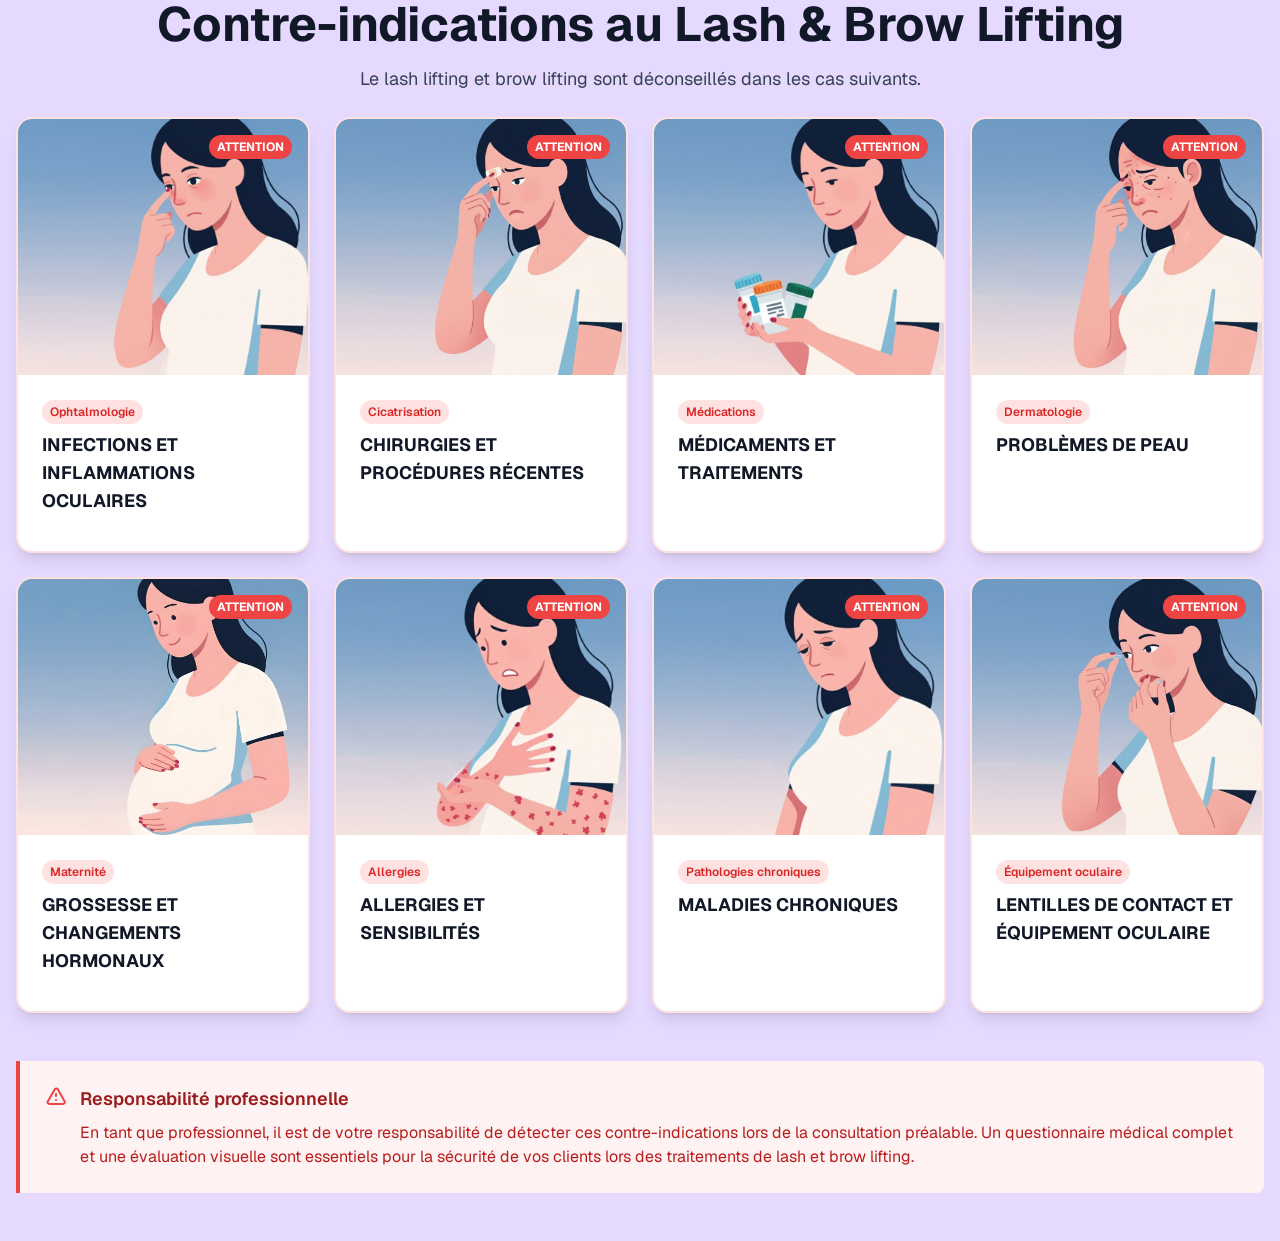
==== commit b158cce5: "deploy: c5e580b61f650c7edac2ffa7cb41d4a58e27bbae" ====
--- a/index.html
+++ b/index.html
@@ -4,4 +4,4 @@
   --font-sans: __variable_245d8d;
   --font-mono: __variable_97c177;
 }
-        </style><script src="/_next/static/chunks/polyfills-42372ed130431b0a.js" noModule=""></script></head><body><div class="min-h-screen pb-12" style="background-color:#E6D9FF"><div class="container mx-auto"><header class="text-center mb-6"><h1 class="text-4xl md:text-5xl font-bold text-gray-900 mb-4 text-balance">Contre-indications au Lash &amp; Brow Lifting</h1><p class="text-lg text-gray-700 max-w-4xl mx-auto leading-relaxed">Le lash lifting et brow lifting sont déconseillés dans les cas suivants.</p></header><div class="grid grid-cols-1 md:grid-cols-2 lg:grid-cols-4 gap-6 px-4"><div data-card-id="1" class="group relative bg-white rounded-2xl shadow-lg hover:shadow-2xl transition-all duration-300 ease-out overflow-hidden border-2 border-red-100 hover:border-red-300 hover:scale-105 transform translate-y-8 opacity-0" style="transition-delay:0ms"><div class="absolute top-4 right-4 bg-red-500 text-white text-xs font-bold px-2 py-1 rounded-full z-10 transition-transform duration-200 group-hover:scale-110">ATTENTION</div><div class="relative h-64 overflow-hidden bg-gradient-to-br from-red-50 to-red-100"><img alt="INFECTIONS ET INFLAMMATIONS OCULAIRES" loading="lazy" decoding="async" data-nimg="fill" class="object-cover transition-transform duration-300 ease-out group-hover:scale-110" style="position:absolute;height:100%;width:100%;left:0;top:0;right:0;bottom:0;color:transparent" src="/images/infections-oculaires.png"/><div class="absolute inset-0 bg-red-600 bg-opacity-0 group-hover:bg-opacity-20 transition-all duration-300 ease-out"></div></div><div class="p-6"><div class="mb-2"><span class="text-xs font-semibold text-red-600 bg-red-100 px-2 py-1 rounded-full transition-colors duration-200 group-hover:bg-red-200">Ophtalmologie</span></div><h3 class="text-lg font-bold text-gray-900 mb-3 group-hover:text-red-700 transition-colors duration-200">INFECTIONS ET INFLAMMATIONS OCULAIRES</h3></div><div class="absolute inset-0 bg-red-600 bg-opacity-95 text-white p-6 opacity-0 group-hover:opacity-100 transition-all duration-300 ease-out flex flex-col justify-center transform translate-y-2 group-hover:translate-y-0"><div class="text-center"><div class="mb-4"><div class="w-12 h-12 bg-white bg-opacity-20 rounded-full flex items-center justify-center mx-auto mb-3 transition-transform duration-200 group-hover:scale-110"><svg class="w-6 h-6 text-white" fill="none" stroke="currentColor" viewBox="0 0 24 24"><path stroke-linecap="round" stroke-linejoin="round" stroke-width="2" d="M12 9v2m0 4h.01m-6.938 4h13.856c1.54 0 2.502-1.667 1.732-2.5L13.732 4c-.77-.833-1.964-.833-2.732 0L3.732 16.5c-.77.833.192 2.5 1.732 2.5z"></path></svg></div><h4 class="text-lg font-bold mb-2">Pourquoi cette contre-indication ?</h4></div><p class="text-sm leading-relaxed text-white text-opacity-90">Les infections actives peuvent se propager ou s&#x27;aggraver avec les produits chimiques. La proximité avec les yeux infectés crée un risque de contamination et de complications graves.</p></div></div></div><div data-card-id="2" class="group relative bg-white rounded-2xl shadow-lg hover:shadow-2xl transition-all duration-300 ease-out overflow-hidden border-2 border-red-100 hover:border-red-300 hover:scale-105 transform translate-y-8 opacity-0" style="transition-delay:80ms"><div class="absolute top-4 right-4 bg-red-500 text-white text-xs font-bold px-2 py-1 rounded-full z-10 transition-transform duration-200 group-hover:scale-110">ATTENTION</div><div class="relative h-64 overflow-hidden bg-gradient-to-br from-red-50 to-red-100"><img alt="CHIRURGIES ET PROCÉDURES RÉCENTES" loading="lazy" decoding="async" data-nimg="fill" class="object-cover transition-transform duration-300 ease-out group-hover:scale-110" style="position:absolute;height:100%;width:100%;left:0;top:0;right:0;bottom:0;color:transparent" src="/images/chirurgies-recentes.png"/><div class="absolute inset-0 bg-red-600 bg-opacity-0 group-hover:bg-opacity-20 transition-all duration-300 ease-out"></div></div><div class="p-6"><div class="mb-2"><span class="text-xs font-semibold text-red-600 bg-red-100 px-2 py-1 rounded-full transition-colors duration-200 group-hover:bg-red-200">Cicatrisation</span></div><h3 class="text-lg font-bold text-gray-900 mb-3 group-hover:text-red-700 transition-colors duration-200">CHIRURGIES ET PROCÉDURES RÉCENTES</h3></div><div class="absolute inset-0 bg-red-600 bg-opacity-95 text-white p-6 opacity-0 group-hover:opacity-100 transition-all duration-300 ease-out flex flex-col justify-center transform translate-y-2 group-hover:translate-y-0"><div class="text-center"><div class="mb-4"><div class="w-12 h-12 bg-white bg-opacity-20 rounded-full flex items-center justify-center mx-auto mb-3 transition-transform duration-200 group-hover:scale-110"><svg class="w-6 h-6 text-white" fill="none" stroke="currentColor" viewBox="0 0 24 24"><path stroke-linecap="round" stroke-linejoin="round" stroke-width="2" d="M12 9v2m0 4h.01m-6.938 4h13.856c1.54 0 2.502-1.667 1.732-2.5L13.732 4c-.77-.833-1.964-.833-2.732 0L3.732 16.5c-.77.833.192 2.5 1.732 2.5z"></path></svg></div><h4 class="text-lg font-bold mb-2">Pourquoi cette contre-indication ?</h4></div><p class="text-sm leading-relaxed text-white text-opacity-90">La peau et les tissus ont besoin de temps pour guérir complètement. Les produits chimiques peuvent interférer avec la cicatrisation et causer des complications.</p></div></div></div><div data-card-id="3" class="group relative bg-white rounded-2xl shadow-lg hover:shadow-2xl transition-all duration-300 ease-out overflow-hidden border-2 border-red-100 hover:border-red-300 hover:scale-105 transform translate-y-8 opacity-0" style="transition-delay:160ms"><div class="absolute top-4 right-4 bg-red-500 text-white text-xs font-bold px-2 py-1 rounded-full z-10 transition-transform duration-200 group-hover:scale-110">ATTENTION</div><div class="relative h-64 overflow-hidden bg-gradient-to-br from-red-50 to-red-100"><img alt="MÉDICAMENTS ET TRAITEMENTS" loading="lazy" decoding="async" data-nimg="fill" class="object-cover transition-transform duration-300 ease-out group-hover:scale-110" style="position:absolute;height:100%;width:100%;left:0;top:0;right:0;bottom:0;color:transparent" src="/images/medicaments-traitements.png"/><div class="absolute inset-0 bg-red-600 bg-opacity-0 group-hover:bg-opacity-20 transition-all duration-300 ease-out"></div></div><div class="p-6"><div class="mb-2"><span class="text-xs font-semibold text-red-600 bg-red-100 px-2 py-1 rounded-full transition-colors duration-200 group-hover:bg-red-200">Médications</span></div><h3 class="text-lg font-bold text-gray-900 mb-3 group-hover:text-red-700 transition-colors duration-200">MÉDICAMENTS ET TRAITEMENTS</h3></div><div class="absolute inset-0 bg-red-600 bg-opacity-95 text-white p-6 opacity-0 group-hover:opacity-100 transition-all duration-300 ease-out flex flex-col justify-center transform translate-y-2 group-hover:translate-y-0"><div class="text-center"><div class="mb-4"><div class="w-12 h-12 bg-white bg-opacity-20 rounded-full flex items-center justify-center mx-auto mb-3 transition-transform duration-200 group-hover:scale-110"><svg class="w-6 h-6 text-white" fill="none" stroke="currentColor" viewBox="0 0 24 24"><path stroke-linecap="round" stroke-linejoin="round" stroke-width="2" d="M12 9v2m0 4h.01m-6.938 4h13.856c1.54 0 2.502-1.667 1.732-2.5L13.732 4c-.77-.833-1.964-.833-2.732 0L3.732 16.5c-.77.833.192 2.5 1.732 2.5z"></path></svg></div><h4 class="text-lg font-bold mb-2">Pourquoi cette contre-indication ?</h4></div><p class="text-sm leading-relaxed text-white text-opacity-90">Certains médicaments affectent la coagulation du sang ou la sensibilité de la peau. Les interactions peuvent causer des saignements ou des réactions imprévisibles.</p></div></div></div><div data-card-id="4" class="group relative bg-white rounded-2xl shadow-lg hover:shadow-2xl transition-all duration-300 ease-out overflow-hidden border-2 border-red-100 hover:border-red-300 hover:scale-105 transform translate-y-8 opacity-0" style="transition-delay:240ms"><div class="absolute top-4 right-4 bg-red-500 text-white text-xs font-bold px-2 py-1 rounded-full z-10 transition-transform duration-200 group-hover:scale-110">ATTENTION</div><div class="relative h-64 overflow-hidden bg-gradient-to-br from-red-50 to-red-100"><img alt="PROBLÈMES DE PEAU" loading="lazy" decoding="async" data-nimg="fill" class="object-cover transition-transform duration-300 ease-out group-hover:scale-110" style="position:absolute;height:100%;width:100%;left:0;top:0;right:0;bottom:0;color:transparent" src="/images/problemes-peau.png"/><div class="absolute inset-0 bg-red-600 bg-opacity-0 group-hover:bg-opacity-20 transition-all duration-300 ease-out"></div></div><div class="p-6"><div class="mb-2"><span class="text-xs font-semibold text-red-600 bg-red-100 px-2 py-1 rounded-full transition-colors duration-200 group-hover:bg-red-200">Dermatologie</span></div><h3 class="text-lg font-bold text-gray-900 mb-3 group-hover:text-red-700 transition-colors duration-200">PROBLÈMES DE PEAU</h3></div><div class="absolute inset-0 bg-red-600 bg-opacity-95 text-white p-6 opacity-0 group-hover:opacity-100 transition-all duration-300 ease-out flex flex-col justify-center transform translate-y-2 group-hover:translate-y-0"><div class="text-center"><div class="mb-4"><div class="w-12 h-12 bg-white bg-opacity-20 rounded-full flex items-center justify-center mx-auto mb-3 transition-transform duration-200 group-hover:scale-110"><svg class="w-6 h-6 text-white" fill="none" stroke="currentColor" viewBox="0 0 24 24"><path stroke-linecap="round" stroke-linejoin="round" stroke-width="2" d="M12 9v2m0 4h.01m-6.938 4h13.856c1.54 0 2.502-1.667 1.732-2.5L13.732 4c-.77-.833-1.964-.833-2.732 0L3.732 16.5c-.77.833.192 2.5 1.732 2.5z"></path></svg></div><h4 class="text-lg font-bold mb-2">Pourquoi cette contre-indication ?</h4></div><p class="text-sm leading-relaxed text-white text-opacity-90">Les conditions comme l&#x27;eczéma ou le psoriasis créent une barrière cutanée compromise. Les produits chimiques peuvent déclencher des poussées inflammatoires.</p></div></div></div><div data-card-id="5" class="group relative bg-white rounded-2xl shadow-lg hover:shadow-2xl transition-all duration-300 ease-out overflow-hidden border-2 border-red-100 hover:border-red-300 hover:scale-105 transform translate-y-8 opacity-0" style="transition-delay:320ms"><div class="absolute top-4 right-4 bg-red-500 text-white text-xs font-bold px-2 py-1 rounded-full z-10 transition-transform duration-200 group-hover:scale-110">ATTENTION</div><div class="relative h-64 overflow-hidden bg-gradient-to-br from-red-50 to-red-100"><img alt="GROSSESSE ET CHANGEMENTS HORMONAUX" loading="lazy" decoding="async" data-nimg="fill" class="object-cover transition-transform duration-300 ease-out group-hover:scale-110" style="position:absolute;height:100%;width:100%;left:0;top:0;right:0;bottom:0;color:transparent" src="/images/grossesse-hormonaux.png"/><div class="absolute inset-0 bg-red-600 bg-opacity-0 group-hover:bg-opacity-20 transition-all duration-300 ease-out"></div></div><div class="p-6"><div class="mb-2"><span class="text-xs font-semibold text-red-600 bg-red-100 px-2 py-1 rounded-full transition-colors duration-200 group-hover:bg-red-200">Maternité</span></div><h3 class="text-lg font-bold text-gray-900 mb-3 group-hover:text-red-700 transition-colors duration-200">GROSSESSE ET CHANGEMENTS HORMONAUX</h3></div><div class="absolute inset-0 bg-red-600 bg-opacity-95 text-white p-6 opacity-0 group-hover:opacity-100 transition-all duration-300 ease-out flex flex-col justify-center transform translate-y-2 group-hover:translate-y-0"><div class="text-center"><div class="mb-4"><div class="w-12 h-12 bg-white bg-opacity-20 rounded-full flex items-center justify-center mx-auto mb-3 transition-transform duration-200 group-hover:scale-110"><svg class="w-6 h-6 text-white" fill="none" stroke="currentColor" viewBox="0 0 24 24"><path stroke-linecap="round" stroke-linejoin="round" stroke-width="2" d="M12 9v2m0 4h.01m-6.938 4h13.856c1.54 0 2.502-1.667 1.732-2.5L13.732 4c-.77-.833-1.964-.833-2.732 0L3.732 16.5c-.77.833.192 2.5 1.732 2.5z"></path></svg></div><h4 class="text-lg font-bold mb-2">Pourquoi cette contre-indication ?</h4></div><p class="text-sm leading-relaxed text-white text-opacity-90">Les changements hormonaux affectent la réaction de la peau et des poils. Les résultats peuvent être imprévisibles et la sécurité pendant la grossesse n&#x27;est pas établie.</p></div></div></div><div data-card-id="6" class="group relative bg-white rounded-2xl shadow-lg hover:shadow-2xl transition-all duration-300 ease-out overflow-hidden border-2 border-red-100 hover:border-red-300 hover:scale-105 transform translate-y-8 opacity-0" style="transition-delay:400ms"><div class="absolute top-4 right-4 bg-red-500 text-white text-xs font-bold px-2 py-1 rounded-full z-10 transition-transform duration-200 group-hover:scale-110">ATTENTION</div><div class="relative h-64 overflow-hidden bg-gradient-to-br from-red-50 to-red-100"><img alt="ALLERGIES ET SENSIBILITÉS" loading="lazy" decoding="async" data-nimg="fill" class="object-cover transition-transform duration-300 ease-out group-hover:scale-110" style="position:absolute;height:100%;width:100%;left:0;top:0;right:0;bottom:0;color:transparent" src="/images/allergies-composants.png"/><div class="absolute inset-0 bg-red-600 bg-opacity-0 group-hover:bg-opacity-20 transition-all duration-300 ease-out"></div></div><div class="p-6"><div class="mb-2"><span class="text-xs font-semibold text-red-600 bg-red-100 px-2 py-1 rounded-full transition-colors duration-200 group-hover:bg-red-200">Allergies</span></div><h3 class="text-lg font-bold text-gray-900 mb-3 group-hover:text-red-700 transition-colors duration-200">ALLERGIES ET SENSIBILITÉS</h3></div><div class="absolute inset-0 bg-red-600 bg-opacity-95 text-white p-6 opacity-0 group-hover:opacity-100 transition-all duration-300 ease-out flex flex-col justify-center transform translate-y-2 group-hover:translate-y-0"><div class="text-center"><div class="mb-4"><div class="w-12 h-12 bg-white bg-opacity-20 rounded-full flex items-center justify-center mx-auto mb-3 transition-transform duration-200 group-hover:scale-110"><svg class="w-6 h-6 text-white" fill="none" stroke="currentColor" viewBox="0 0 24 24"><path stroke-linecap="round" stroke-linejoin="round" stroke-width="2" d="M12 9v2m0 4h.01m-6.938 4h13.856c1.54 0 2.502-1.667 1.732-2.5L13.732 4c-.77-.833-1.964-.833-2.732 0L3.732 16.5c-.77.833.192 2.5 1.732 2.5z"></path></svg></div><h4 class="text-lg font-bold mb-2">Pourquoi cette contre-indication ?</h4></div><p class="text-sm leading-relaxed text-white text-opacity-90">Les personnes allergiques risquent des réactions graves : gonflements, éruptions, difficultés respiratoires. Un test de patch raté indique un risque élevé.</p></div></div></div><div data-card-id="7" class="group relative bg-white rounded-2xl shadow-lg hover:shadow-2xl transition-all duration-300 ease-out overflow-hidden border-2 border-red-100 hover:border-red-300 hover:scale-105 transform translate-y-8 opacity-0" style="transition-delay:480ms"><div class="absolute top-4 right-4 bg-red-500 text-white text-xs font-bold px-2 py-1 rounded-full z-10 transition-transform duration-200 group-hover:scale-110">ATTENTION</div><div class="relative h-64 overflow-hidden bg-gradient-to-br from-red-50 to-red-100"><img alt="MALADIES CHRONIQUES" loading="lazy" decoding="async" data-nimg="fill" class="object-cover transition-transform duration-300 ease-out group-hover:scale-110" style="position:absolute;height:100%;width:100%;left:0;top:0;right:0;bottom:0;color:transparent" src="/images/maladies-dermatologiques.png"/><div class="absolute inset-0 bg-red-600 bg-opacity-0 group-hover:bg-opacity-20 transition-all duration-300 ease-out"></div></div><div class="p-6"><div class="mb-2"><span class="text-xs font-semibold text-red-600 bg-red-100 px-2 py-1 rounded-full transition-colors duration-200 group-hover:bg-red-200">Pathologies chroniques</span></div><h3 class="text-lg font-bold text-gray-900 mb-3 group-hover:text-red-700 transition-colors duration-200">MALADIES CHRONIQUES</h3></div><div class="absolute inset-0 bg-red-600 bg-opacity-95 text-white p-6 opacity-0 group-hover:opacity-100 transition-all duration-300 ease-out flex flex-col justify-center transform translate-y-2 group-hover:translate-y-0"><div class="text-center"><div class="mb-4"><div class="w-12 h-12 bg-white bg-opacity-20 rounded-full flex items-center justify-center mx-auto mb-3 transition-transform duration-200 group-hover:scale-110"><svg class="w-6 h-6 text-white" fill="none" stroke="currentColor" viewBox="0 0 24 24"><path stroke-linecap="round" stroke-linejoin="round" stroke-width="2" d="M12 9v2m0 4h.01m-6.938 4h13.856c1.54 0 2.502-1.667 1.732-2.5L13.732 4c-.77-.833-1.964-.833-2.732 0L3.732 16.5c-.77.833.192 2.5 1.732 2.5z"></path></svg></div><h4 class="text-lg font-bold mb-2">Pourquoi cette contre-indication ?</h4></div><p class="text-sm leading-relaxed text-white text-opacity-90">Ces conditions affectent la circulation, la cicatrisation et la réponse immunitaire. Le risque de complications est significativement augmenté.</p></div></div></div><div data-card-id="8" class="group relative bg-white rounded-2xl shadow-lg hover:shadow-2xl transition-all duration-300 ease-out overflow-hidden border-2 border-red-100 hover:border-red-300 hover:scale-105 transform translate-y-8 opacity-0" style="transition-delay:560ms"><div class="absolute top-4 right-4 bg-red-500 text-white text-xs font-bold px-2 py-1 rounded-full z-10 transition-transform duration-200 group-hover:scale-110">ATTENTION</div><div class="relative h-64 overflow-hidden bg-gradient-to-br from-red-50 to-red-100"><img alt="LENTILLES DE CONTACT ET ÉQUIPEMENT OCULAIRE" loading="lazy" decoding="async" data-nimg="fill" class="object-cover transition-transform duration-300 ease-out group-hover:scale-110" style="position:absolute;height:100%;width:100%;left:0;top:0;right:0;bottom:0;color:transparent" src="/images/lentilles-equipement.png"/><div class="absolute inset-0 bg-red-600 bg-opacity-0 group-hover:bg-opacity-20 transition-all duration-300 ease-out"></div></div><div class="p-6"><div class="mb-2"><span class="text-xs font-semibold text-red-600 bg-red-100 px-2 py-1 rounded-full transition-colors duration-200 group-hover:bg-red-200">Équipement oculaire</span></div><h3 class="text-lg font-bold text-gray-900 mb-3 group-hover:text-red-700 transition-colors duration-200">LENTILLES DE CONTACT ET ÉQUIPEMENT OCULAIRE</h3></div><div class="absolute inset-0 bg-red-600 bg-opacity-95 text-white p-6 opacity-0 group-hover:opacity-100 transition-all duration-300 ease-out flex flex-col justify-center transform translate-y-2 group-hover:translate-y-0"><div class="text-center"><div class="mb-4"><div class="w-12 h-12 bg-white bg-opacity-20 rounded-full flex items-center justify-center mx-auto mb-3 transition-transform duration-200 group-hover:scale-110"><svg class="w-6 h-6 text-white" fill="none" stroke="currentColor" viewBox="0 0 24 24"><path stroke-linecap="round" stroke-linejoin="round" stroke-width="2" d="M12 9v2m0 4h.01m-6.938 4h13.856c1.54 0 2.502-1.667 1.732-2.5L13.732 4c-.77-.833-1.964-.833-2.732 0L3.732 16.5c-.77.833.192 2.5 1.732 2.5z"></path></svg></div><h4 class="text-lg font-bold mb-2">Pourquoi cette contre-indication ?</h4></div><p class="text-sm leading-relaxed text-white text-opacity-90">Les lentilles doivent être retirées pour permettre un rinçage oculaire d&#x27;urgence si nécessaire. L&#x27;équipement oculaire peut interférer avec la sécurité du traitement.</p></div></div></div></div><div class="mt-12 bg-red-50 border-l-4 border-red-500 p-6 mx-4 rounded-r-lg"><div class="flex items-start"><div class="flex-shrink-0"><svg class="w-6 h-6 text-red-500" fill="none" stroke="currentColor" viewBox="0 0 24 24"><path stroke-linecap="round" stroke-linejoin="round" stroke-width="2" d="M12 9v2m0 4h.01m-6.938 4h13.856c1.54 0 2.502-1.667 1.732-2.5L13.732 4c-.77-.833-1.964-.833-2.732 0L3.732 16.5c-.77.833.192 2.5 1.732 2.5z"></path></svg></div><div class="ml-3"><h3 class="text-lg font-semibold text-red-800 mb-2">Responsabilité professionnelle</h3><p class="text-red-700">En tant que professionnel, il est de votre responsabilité de détecter ces contre-indications lors de la consultation préalable. Un questionnaire médical complet et une évaluation visuelle sont essentiels pour la sécurité de vos clients lors des traitements de lash et brow lifting.</p></div></div></div></div></div><!--$!--><template data-dgst="BAILOUT_TO_CLIENT_SIDE_RENDERING"></template><!--/$--><script src="/_next/static/chunks/webpack-6c6f45ad37dcc6bd.js" async=""></script><script>(self.__next_f=self.__next_f||[]).push([0]);self.__next_f.push([2,null])</script><script>self.__next_f.push([1,"1:HL[\"/_next/static/media/27834908180db20f-s.p.woff2\",\"font\",{\"crossOrigin\":\"\",\"type\":\"font/woff2\"}]\n2:HL[\"/_next/static/media/78fec81b34c4a365.p.woff2\",\"font\",{\"crossOrigin\":\"\",\"type\":\"font/woff2\"}]\n3:HL[\"/_next/static/css/efcce7435b0b07a7.css\",\"style\"]\n"])</script><script>self.__next_f.push([1,"4:I[7266,[],\"\"]\n6:I[2415,[\"536\",\"static/chunks/536-fef070b106dc9b41.js\",\"931\",\"static/chunks/app/page-b3dd9872ee7b2694.js\"],\"default\"]\n7:I[2110,[],\"\"]\n8:I[4718,[],\"\"]\n9:I[1781,[\"185\",\"static/chunks/app/layout-9a7a2c04b3a315e2.js\"],\"Analytics\"]\nb:I[4735,[],\"\"]\nc:[]\n"])</script><script>self.__next_f.push([1,"0:[\"$\",\"$L4\",null,{\"buildId\":\"Tb8Gvfpy27u_NNx_tmPCU\",\"assetPrefix\":\"\",\"urlParts\":[\"\",\"\"],\"initialTree\":[\"\",{\"children\":[\"__PAGE__\",{}]},\"$undefined\",\"$undefined\",true],\"initialSeedData\":[\"\",{\"children\":[\"__PAGE__\",{},[[\"$L5\",[\"$\",\"div\",null,{\"className\":\"min-h-screen pb-12\",\"style\":{\"backgroundColor\":\"#E6D9FF\"},\"children\":[\"$\",\"div\",null,{\"className\":\"container mx-auto\",\"children\":[[\"$\",\"header\",null,{\"className\":\"text-center mb-6\",\"children\":[[\"$\",\"h1\",null,{\"className\":\"text-4xl md:text-5xl font-bold text-gray-900 mb-4 text-balance\",\"children\":\"Contre-indications au Lash \u0026 Brow Lifting\"}],[\"$\",\"p\",null,{\"className\":\"text-lg text-gray-700 max-w-4xl mx-auto leading-relaxed\",\"children\":\"Le lash lifting et brow lifting sont déconseillés dans les cas suivants.\"}]]}],[\"$\",\"$L6\",null,{}],[\"$\",\"div\",null,{\"className\":\"mt-12 bg-red-50 border-l-4 border-red-500 p-6 mx-4 rounded-r-lg\",\"children\":[\"$\",\"div\",null,{\"className\":\"flex items-start\",\"children\":[[\"$\",\"div\",null,{\"className\":\"flex-shrink-0\",\"children\":[\"$\",\"svg\",null,{\"className\":\"w-6 h-6 text-red-500\",\"fill\":\"none\",\"stroke\":\"currentColor\",\"viewBox\":\"0 0 24 24\",\"children\":[\"$\",\"path\",null,{\"strokeLinecap\":\"round\",\"strokeLinejoin\":\"round\",\"strokeWidth\":2,\"d\":\"M12 9v2m0 4h.01m-6.938 4h13.856c1.54 0 2.502-1.667 1.732-2.5L13.732 4c-.77-.833-1.964-.833-2.732 0L3.732 16.5c-.77.833.192 2.5 1.732 2.5z\"}]}]}],[\"$\",\"div\",null,{\"className\":\"ml-3\",\"children\":[[\"$\",\"h3\",null,{\"className\":\"text-lg font-semibold text-red-800 mb-2\",\"children\":\"Responsabilité professionnelle\"}],[\"$\",\"p\",null,{\"className\":\"text-red-700\",\"children\":\"En tant que professionnel, il est de votre responsabilité de détecter ces contre-indications lors de la consultation préalable. Un questionnaire médical complet et une évaluation visuelle sont essentiels pour la sécurité de vos clients lors des traitements de lash et brow lifting.\"}]]}]]}]}]]}]}],null],null],null]},[[[[\"$\",\"link\",\"0\",{\"rel\":\"stylesheet\",\"href\":\"/_next/static/css/efcce7435b0b07a7.css\",\"precedence\":\"next\",\"crossOrigin\":\"$undefined\"}]],[\"$\",\"html\",null,{\"lang\":\"en\",\"children\":[[\"$\",\"head\",null,{\"children\":[\"$\",\"style\",null,{\"children\":\"\\nhtml {\\n  font-family: '__GeistSans_245d8d', '__GeistSans_Fallback_245d8d';\\n  --font-sans: __variable_245d8d;\\n  --font-mono: __variable_97c177;\\n}\\n        \"}]}],[\"$\",\"body\",null,{\"children\":[[\"$\",\"$L7\",null,{\"parallelRouterKey\":\"children\",\"segmentPath\":[\"children\"],\"error\":\"$undefined\",\"errorStyles\":\"$undefined\",\"errorScripts\":\"$undefined\",\"template\":[\"$\",\"$L8\",null,{}],\"templateStyles\":\"$undefined\",\"templateScripts\":\"$undefined\",\"notFound\":[[\"$\",\"title\",null,{\"children\":\"404: This page could not be found.\"}],[\"$\",\"div\",null,{\"style\":{\"fontFamily\":\"system-ui,\\\"Segoe UI\\\",Roboto,Helvetica,Arial,sans-serif,\\\"Apple Color Emoji\\\",\\\"Segoe UI Emoji\\\"\",\"height\":\"100vh\",\"textAlign\":\"center\",\"display\":\"flex\",\"flexDirection\":\"column\",\"alignItems\":\"center\",\"justifyContent\":\"center\"},\"children\":[\"$\",\"div\",null,{\"children\":[[\"$\",\"style\",null,{\"dangerouslySetInnerHTML\":{\"__html\":\"body{color:#000;background:#fff;margin:0}.next-error-h1{border-right:1px solid rgba(0,0,0,.3)}@media (prefers-color-scheme:dark){body{color:#fff;background:#000}.next-error-h1{border-right:1px solid rgba(255,255,255,.3)}}\"}}],[\"$\",\"h1\",null,{\"className\":\"next-error-h1\",\"style\":{\"display\":\"inline-block\",\"margin\":\"0 20px 0 0\",\"padding\":\"0 23px 0 0\",\"fontSize\":24,\"fontWeight\":500,\"verticalAlign\":\"top\",\"lineHeight\":\"49px\"},\"children\":\"404\"}],[\"$\",\"div\",null,{\"style\":{\"display\":\"inline-block\"},\"children\":[\"$\",\"h2\",null,{\"style\":{\"fontSize\":14,\"fontWeight\":400,\"lineHeight\":\"49px\",\"margin\":0},\"children\":\"This page could not be found.\"}]}]]}]}]],\"notFoundStyles\":[]}],[\"$\",\"$L9\",null,{}]]}]]}]],null],null],\"couldBeIntercepted\":false,\"initialHead\":[null,\"$La\"],\"globalErrorComponent\":\"$b\",\"missingSlots\":\"$Wc\"}]\n"])</script><script>self.__next_f.push([1,"a:[[\"$\",\"meta\",\"0\",{\"name\":\"viewport\",\"content\":\"width=device-width, initial-scale=1\"}],[\"$\",\"meta\",\"1\",{\"charSet\":\"utf-8\"}],[\"$\",\"title\",\"2\",{\"children\":\"v0 App\"}],[\"$\",\"meta\",\"3\",{\"name\":\"description\",\"content\":\"Created with v0\"}],[\"$\",\"meta\",\"4\",{\"name\":\"generator\",\"content\":\"v0.app\"}],[\"$\",\"meta\",\"5\",{\"name\":\"next-size-adjust\"}]]\n5:null\n"])</script></body></html>+        </style><script src="/_next/static/chunks/polyfills-42372ed130431b0a.js" noModule=""></script></head><body><div class="min-h-screen pb-12" style="background-color:#E6D9FF"><div class="container mx-auto"><header class="text-center mb-6"><h1 class="text-4xl md:text-5xl font-bold text-gray-900 mb-4 text-balance">Contre-indications au Lash &amp; Brow Lifting</h1><p class="text-lg text-gray-700 max-w-4xl mx-auto leading-relaxed">Le lash lifting et brow lifting sont déconseillés dans les cas suivants.</p></header><div class="grid grid-cols-1 md:grid-cols-2 lg:grid-cols-4 gap-6 px-4"><div data-card-id="1" class="group relative bg-white rounded-2xl shadow-lg hover:shadow-2xl transition-all duration-300 ease-out overflow-hidden border-2 border-red-100 hover:border-red-300 hover:scale-105 transform translate-y-8 opacity-0" style="transition-delay:0ms"><div class="absolute top-4 right-4 bg-red-500 text-white text-xs font-bold px-2 py-1 rounded-full z-10 transition-transform duration-200 group-hover:scale-110">ATTENTION</div><div class="relative h-64 overflow-hidden bg-gradient-to-br from-red-50 to-red-100"><img alt="INFECTIONS ET INFLAMMATIONS OCULAIRES" loading="lazy" decoding="async" data-nimg="fill" class="object-cover transition-transform duration-300 ease-out group-hover:scale-110" style="position:absolute;height:100%;width:100%;left:0;top:0;right:0;bottom:0;color:transparent" src="/images/infections-oculaires.png"/><div class="absolute inset-0 bg-red-600 bg-opacity-0 group-hover:bg-opacity-20 transition-all duration-300 ease-out"></div></div><div class="p-6"><div class="mb-2"><span class="text-xs font-semibold text-red-600 bg-red-100 px-2 py-1 rounded-full transition-colors duration-200 group-hover:bg-red-200">Ophtalmologie</span></div><h3 class="text-lg font-bold text-gray-900 mb-3 group-hover:text-red-700 transition-colors duration-200">INFECTIONS ET INFLAMMATIONS OCULAIRES</h3></div><div class="absolute inset-0 bg-red-600 bg-opacity-95 text-white p-6 opacity-0 group-hover:opacity-100 transition-all duration-300 ease-out flex flex-col justify-center transform translate-y-2 group-hover:translate-y-0"><div class="text-center"><div class="mb-4"><div class="w-12 h-12 bg-white bg-opacity-20 rounded-full flex items-center justify-center mx-auto mb-3 transition-transform duration-200 group-hover:scale-110"><svg class="w-6 h-6 text-white" fill="none" stroke="currentColor" viewBox="0 0 24 24"><path stroke-linecap="round" stroke-linejoin="round" stroke-width="2" d="M12 9v2m0 4h.01m-6.938 4h13.856c1.54 0 2.502-1.667 1.732-2.5L13.732 4c-.77-.833-1.964-.833-2.732 0L3.732 16.5c-.77.833.192 2.5 1.732 2.5z"></path></svg></div><h4 class="text-lg font-bold mb-2">Pourquoi cette contre-indication ?</h4></div><p class="text-sm leading-relaxed text-white text-opacity-90">Les infections actives peuvent se propager ou s&#x27;aggraver avec les produits chimiques. La proximité avec les yeux infectés crée un risque de contamination et de complications graves.</p></div></div></div><div data-card-id="2" class="group relative bg-white rounded-2xl shadow-lg hover:shadow-2xl transition-all duration-300 ease-out overflow-hidden border-2 border-red-100 hover:border-red-300 hover:scale-105 transform translate-y-8 opacity-0" style="transition-delay:80ms"><div class="absolute top-4 right-4 bg-red-500 text-white text-xs font-bold px-2 py-1 rounded-full z-10 transition-transform duration-200 group-hover:scale-110">ATTENTION</div><div class="relative h-64 overflow-hidden bg-gradient-to-br from-red-50 to-red-100"><img alt="CHIRURGIES ET PROCÉDURES RÉCENTES" loading="lazy" decoding="async" data-nimg="fill" class="object-cover transition-transform duration-300 ease-out group-hover:scale-110" style="position:absolute;height:100%;width:100%;left:0;top:0;right:0;bottom:0;color:transparent" src="/images/chirurgies-recentes.png"/><div class="absolute inset-0 bg-red-600 bg-opacity-0 group-hover:bg-opacity-20 transition-all duration-300 ease-out"></div></div><div class="p-6"><div class="mb-2"><span class="text-xs font-semibold text-red-600 bg-red-100 px-2 py-1 rounded-full transition-colors duration-200 group-hover:bg-red-200">Cicatrisation</span></div><h3 class="text-lg font-bold text-gray-900 mb-3 group-hover:text-red-700 transition-colors duration-200">CHIRURGIES ET PROCÉDURES RÉCENTES</h3></div><div class="absolute inset-0 bg-red-600 bg-opacity-95 text-white p-6 opacity-0 group-hover:opacity-100 transition-all duration-300 ease-out flex flex-col justify-center transform translate-y-2 group-hover:translate-y-0"><div class="text-center"><div class="mb-4"><div class="w-12 h-12 bg-white bg-opacity-20 rounded-full flex items-center justify-center mx-auto mb-3 transition-transform duration-200 group-hover:scale-110"><svg class="w-6 h-6 text-white" fill="none" stroke="currentColor" viewBox="0 0 24 24"><path stroke-linecap="round" stroke-linejoin="round" stroke-width="2" d="M12 9v2m0 4h.01m-6.938 4h13.856c1.54 0 2.502-1.667 1.732-2.5L13.732 4c-.77-.833-1.964-.833-2.732 0L3.732 16.5c-.77.833.192 2.5 1.732 2.5z"></path></svg></div><h4 class="text-lg font-bold mb-2">Pourquoi cette contre-indication ?</h4></div><p class="text-sm leading-relaxed text-white text-opacity-90">La peau et les tissus ont besoin de temps pour guérir complètement. Les produits chimiques peuvent interférer avec la cicatrisation et causer des complications.</p></div></div></div><div data-card-id="3" class="group relative bg-white rounded-2xl shadow-lg hover:shadow-2xl transition-all duration-300 ease-out overflow-hidden border-2 border-red-100 hover:border-red-300 hover:scale-105 transform translate-y-8 opacity-0" style="transition-delay:160ms"><div class="absolute top-4 right-4 bg-red-500 text-white text-xs font-bold px-2 py-1 rounded-full z-10 transition-transform duration-200 group-hover:scale-110">ATTENTION</div><div class="relative h-64 overflow-hidden bg-gradient-to-br from-red-50 to-red-100"><img alt="MÉDICAMENTS ET TRAITEMENTS" loading="lazy" decoding="async" data-nimg="fill" class="object-cover transition-transform duration-300 ease-out group-hover:scale-110" style="position:absolute;height:100%;width:100%;left:0;top:0;right:0;bottom:0;color:transparent" src="/images/medicaments-traitements.png"/><div class="absolute inset-0 bg-red-600 bg-opacity-0 group-hover:bg-opacity-20 transition-all duration-300 ease-out"></div></div><div class="p-6"><div class="mb-2"><span class="text-xs font-semibold text-red-600 bg-red-100 px-2 py-1 rounded-full transition-colors duration-200 group-hover:bg-red-200">Médications</span></div><h3 class="text-lg font-bold text-gray-900 mb-3 group-hover:text-red-700 transition-colors duration-200">MÉDICAMENTS ET TRAITEMENTS</h3></div><div class="absolute inset-0 bg-red-600 bg-opacity-95 text-white p-6 opacity-0 group-hover:opacity-100 transition-all duration-300 ease-out flex flex-col justify-center transform translate-y-2 group-hover:translate-y-0"><div class="text-center"><div class="mb-4"><div class="w-12 h-12 bg-white bg-opacity-20 rounded-full flex items-center justify-center mx-auto mb-3 transition-transform duration-200 group-hover:scale-110"><svg class="w-6 h-6 text-white" fill="none" stroke="currentColor" viewBox="0 0 24 24"><path stroke-linecap="round" stroke-linejoin="round" stroke-width="2" d="M12 9v2m0 4h.01m-6.938 4h13.856c1.54 0 2.502-1.667 1.732-2.5L13.732 4c-.77-.833-1.964-.833-2.732 0L3.732 16.5c-.77.833.192 2.5 1.732 2.5z"></path></svg></div><h4 class="text-lg font-bold mb-2">Pourquoi cette contre-indication ?</h4></div><p class="text-sm leading-relaxed text-white text-opacity-90">Certains médicaments affectent la coagulation du sang ou la sensibilité de la peau. Les interactions peuvent causer des saignements ou des réactions imprévisibles.</p></div></div></div><div data-card-id="4" class="group relative bg-white rounded-2xl shadow-lg hover:shadow-2xl transition-all duration-300 ease-out overflow-hidden border-2 border-red-100 hover:border-red-300 hover:scale-105 transform translate-y-8 opacity-0" style="transition-delay:240ms"><div class="absolute top-4 right-4 bg-red-500 text-white text-xs font-bold px-2 py-1 rounded-full z-10 transition-transform duration-200 group-hover:scale-110">ATTENTION</div><div class="relative h-64 overflow-hidden bg-gradient-to-br from-red-50 to-red-100"><img alt="PROBLÈMES DE PEAU" loading="lazy" decoding="async" data-nimg="fill" class="object-cover transition-transform duration-300 ease-out group-hover:scale-110" style="position:absolute;height:100%;width:100%;left:0;top:0;right:0;bottom:0;color:transparent" src="/images/problemes-peau.png"/><div class="absolute inset-0 bg-red-600 bg-opacity-0 group-hover:bg-opacity-20 transition-all duration-300 ease-out"></div></div><div class="p-6"><div class="mb-2"><span class="text-xs font-semibold text-red-600 bg-red-100 px-2 py-1 rounded-full transition-colors duration-200 group-hover:bg-red-200">Dermatologie</span></div><h3 class="text-lg font-bold text-gray-900 mb-3 group-hover:text-red-700 transition-colors duration-200">PROBLÈMES DE PEAU</h3></div><div class="absolute inset-0 bg-red-600 bg-opacity-95 text-white p-6 opacity-0 group-hover:opacity-100 transition-all duration-300 ease-out flex flex-col justify-center transform translate-y-2 group-hover:translate-y-0"><div class="text-center"><div class="mb-4"><div class="w-12 h-12 bg-white bg-opacity-20 rounded-full flex items-center justify-center mx-auto mb-3 transition-transform duration-200 group-hover:scale-110"><svg class="w-6 h-6 text-white" fill="none" stroke="currentColor" viewBox="0 0 24 24"><path stroke-linecap="round" stroke-linejoin="round" stroke-width="2" d="M12 9v2m0 4h.01m-6.938 4h13.856c1.54 0 2.502-1.667 1.732-2.5L13.732 4c-.77-.833-1.964-.833-2.732 0L3.732 16.5c-.77.833.192 2.5 1.732 2.5z"></path></svg></div><h4 class="text-lg font-bold mb-2">Pourquoi cette contre-indication ?</h4></div><p class="text-sm leading-relaxed text-white text-opacity-90">Les conditions comme l&#x27;eczéma ou le psoriasis créent une barrière cutanée compromise. Les produits chimiques peuvent déclencher des poussées inflammatoires.</p></div></div></div><div data-card-id="5" class="group relative bg-white rounded-2xl shadow-lg hover:shadow-2xl transition-all duration-300 ease-out overflow-hidden border-2 border-red-100 hover:border-red-300 hover:scale-105 transform translate-y-8 opacity-0" style="transition-delay:320ms"><div class="absolute top-4 right-4 bg-red-500 text-white text-xs font-bold px-2 py-1 rounded-full z-10 transition-transform duration-200 group-hover:scale-110">ATTENTION</div><div class="relative h-64 overflow-hidden bg-gradient-to-br from-red-50 to-red-100"><img alt="GROSSESSE ET CHANGEMENTS HORMONAUX" loading="lazy" decoding="async" data-nimg="fill" class="object-cover transition-transform duration-300 ease-out group-hover:scale-110" style="position:absolute;height:100%;width:100%;left:0;top:0;right:0;bottom:0;color:transparent" src="/images/grossesse-hormonaux.png"/><div class="absolute inset-0 bg-red-600 bg-opacity-0 group-hover:bg-opacity-20 transition-all duration-300 ease-out"></div></div><div class="p-6"><div class="mb-2"><span class="text-xs font-semibold text-red-600 bg-red-100 px-2 py-1 rounded-full transition-colors duration-200 group-hover:bg-red-200">Maternité</span></div><h3 class="text-lg font-bold text-gray-900 mb-3 group-hover:text-red-700 transition-colors duration-200">GROSSESSE ET CHANGEMENTS HORMONAUX</h3></div><div class="absolute inset-0 bg-red-600 bg-opacity-95 text-white p-6 opacity-0 group-hover:opacity-100 transition-all duration-300 ease-out flex flex-col justify-center transform translate-y-2 group-hover:translate-y-0"><div class="text-center"><div class="mb-4"><div class="w-12 h-12 bg-white bg-opacity-20 rounded-full flex items-center justify-center mx-auto mb-3 transition-transform duration-200 group-hover:scale-110"><svg class="w-6 h-6 text-white" fill="none" stroke="currentColor" viewBox="0 0 24 24"><path stroke-linecap="round" stroke-linejoin="round" stroke-width="2" d="M12 9v2m0 4h.01m-6.938 4h13.856c1.54 0 2.502-1.667 1.732-2.5L13.732 4c-.77-.833-1.964-.833-2.732 0L3.732 16.5c-.77.833.192 2.5 1.732 2.5z"></path></svg></div><h4 class="text-lg font-bold mb-2">Pourquoi cette contre-indication ?</h4></div><p class="text-sm leading-relaxed text-white text-opacity-90">Les changements hormonaux affectent la réaction de la peau et des poils. Les résultats peuvent être imprévisibles et la sécurité pendant la grossesse n&#x27;est pas établie.</p></div></div></div><div data-card-id="6" class="group relative bg-white rounded-2xl shadow-lg hover:shadow-2xl transition-all duration-300 ease-out overflow-hidden border-2 border-red-100 hover:border-red-300 hover:scale-105 transform translate-y-8 opacity-0" style="transition-delay:400ms"><div class="absolute top-4 right-4 bg-red-500 text-white text-xs font-bold px-2 py-1 rounded-full z-10 transition-transform duration-200 group-hover:scale-110">ATTENTION</div><div class="relative h-64 overflow-hidden bg-gradient-to-br from-red-50 to-red-100"><img alt="ALLERGIES ET SENSIBILITÉS" loading="lazy" decoding="async" data-nimg="fill" class="object-cover transition-transform duration-300 ease-out group-hover:scale-110" style="position:absolute;height:100%;width:100%;left:0;top:0;right:0;bottom:0;color:transparent" src="/images/allergies-composants.png"/><div class="absolute inset-0 bg-red-600 bg-opacity-0 group-hover:bg-opacity-20 transition-all duration-300 ease-out"></div></div><div class="p-6"><div class="mb-2"><span class="text-xs font-semibold text-red-600 bg-red-100 px-2 py-1 rounded-full transition-colors duration-200 group-hover:bg-red-200">Allergies</span></div><h3 class="text-lg font-bold text-gray-900 mb-3 group-hover:text-red-700 transition-colors duration-200">ALLERGIES ET SENSIBILITÉS</h3></div><div class="absolute inset-0 bg-red-600 bg-opacity-95 text-white p-6 opacity-0 group-hover:opacity-100 transition-all duration-300 ease-out flex flex-col justify-center transform translate-y-2 group-hover:translate-y-0"><div class="text-center"><div class="mb-4"><div class="w-12 h-12 bg-white bg-opacity-20 rounded-full flex items-center justify-center mx-auto mb-3 transition-transform duration-200 group-hover:scale-110"><svg class="w-6 h-6 text-white" fill="none" stroke="currentColor" viewBox="0 0 24 24"><path stroke-linecap="round" stroke-linejoin="round" stroke-width="2" d="M12 9v2m0 4h.01m-6.938 4h13.856c1.54 0 2.502-1.667 1.732-2.5L13.732 4c-.77-.833-1.964-.833-2.732 0L3.732 16.5c-.77.833.192 2.5 1.732 2.5z"></path></svg></div><h4 class="text-lg font-bold mb-2">Pourquoi cette contre-indication ?</h4></div><p class="text-sm leading-relaxed text-white text-opacity-90">Les personnes allergiques risquent des réactions graves : gonflements, éruptions, difficultés respiratoires. Un test de patch raté indique un risque élevé.</p></div></div></div><div data-card-id="7" class="group relative bg-white rounded-2xl shadow-lg hover:shadow-2xl transition-all duration-300 ease-out overflow-hidden border-2 border-red-100 hover:border-red-300 hover:scale-105 transform translate-y-8 opacity-0" style="transition-delay:480ms"><div class="absolute top-4 right-4 bg-red-500 text-white text-xs font-bold px-2 py-1 rounded-full z-10 transition-transform duration-200 group-hover:scale-110">ATTENTION</div><div class="relative h-64 overflow-hidden bg-gradient-to-br from-red-50 to-red-100"><img alt="MALADIES CHRONIQUES" loading="lazy" decoding="async" data-nimg="fill" class="object-cover transition-transform duration-300 ease-out group-hover:scale-110" style="position:absolute;height:100%;width:100%;left:0;top:0;right:0;bottom:0;color:transparent" src="/images/maladies-dermatologiques.png"/><div class="absolute inset-0 bg-red-600 bg-opacity-0 group-hover:bg-opacity-20 transition-all duration-300 ease-out"></div></div><div class="p-6"><div class="mb-2"><span class="text-xs font-semibold text-red-600 bg-red-100 px-2 py-1 rounded-full transition-colors duration-200 group-hover:bg-red-200">Pathologies chroniques</span></div><h3 class="text-lg font-bold text-gray-900 mb-3 group-hover:text-red-700 transition-colors duration-200">MALADIES CHRONIQUES</h3></div><div class="absolute inset-0 bg-red-600 bg-opacity-95 text-white p-6 opacity-0 group-hover:opacity-100 transition-all duration-300 ease-out flex flex-col justify-center transform translate-y-2 group-hover:translate-y-0"><div class="text-center"><div class="mb-4"><div class="w-12 h-12 bg-white bg-opacity-20 rounded-full flex items-center justify-center mx-auto mb-3 transition-transform duration-200 group-hover:scale-110"><svg class="w-6 h-6 text-white" fill="none" stroke="currentColor" viewBox="0 0 24 24"><path stroke-linecap="round" stroke-linejoin="round" stroke-width="2" d="M12 9v2m0 4h.01m-6.938 4h13.856c1.54 0 2.502-1.667 1.732-2.5L13.732 4c-.77-.833-1.964-.833-2.732 0L3.732 16.5c-.77.833.192 2.5 1.732 2.5z"></path></svg></div><h4 class="text-lg font-bold mb-2">Pourquoi cette contre-indication ?</h4></div><p class="text-sm leading-relaxed text-white text-opacity-90">Ces conditions affectent la circulation, la cicatrisation et la réponse immunitaire. Le risque de complications est significativement augmenté.</p></div></div></div><div data-card-id="8" class="group relative bg-white rounded-2xl shadow-lg hover:shadow-2xl transition-all duration-300 ease-out overflow-hidden border-2 border-red-100 hover:border-red-300 hover:scale-105 transform translate-y-8 opacity-0" style="transition-delay:560ms"><div class="absolute top-4 right-4 bg-red-500 text-white text-xs font-bold px-2 py-1 rounded-full z-10 transition-transform duration-200 group-hover:scale-110">ATTENTION</div><div class="relative h-64 overflow-hidden bg-gradient-to-br from-red-50 to-red-100"><img alt="LENTILLES DE CONTACT ET ÉQUIPEMENT OCULAIRE" loading="lazy" decoding="async" data-nimg="fill" class="object-cover transition-transform duration-300 ease-out group-hover:scale-110" style="position:absolute;height:100%;width:100%;left:0;top:0;right:0;bottom:0;color:transparent" src="/images/lentilles-equipement.png"/><div class="absolute inset-0 bg-red-600 bg-opacity-0 group-hover:bg-opacity-20 transition-all duration-300 ease-out"></div></div><div class="p-6"><div class="mb-2"><span class="text-xs font-semibold text-red-600 bg-red-100 px-2 py-1 rounded-full transition-colors duration-200 group-hover:bg-red-200">Équipement oculaire</span></div><h3 class="text-lg font-bold text-gray-900 mb-3 group-hover:text-red-700 transition-colors duration-200">LENTILLES DE CONTACT ET ÉQUIPEMENT OCULAIRE</h3></div><div class="absolute inset-0 bg-red-600 bg-opacity-95 text-white p-6 opacity-0 group-hover:opacity-100 transition-all duration-300 ease-out flex flex-col justify-center transform translate-y-2 group-hover:translate-y-0"><div class="text-center"><div class="mb-4"><div class="w-12 h-12 bg-white bg-opacity-20 rounded-full flex items-center justify-center mx-auto mb-3 transition-transform duration-200 group-hover:scale-110"><svg class="w-6 h-6 text-white" fill="none" stroke="currentColor" viewBox="0 0 24 24"><path stroke-linecap="round" stroke-linejoin="round" stroke-width="2" d="M12 9v2m0 4h.01m-6.938 4h13.856c1.54 0 2.502-1.667 1.732-2.5L13.732 4c-.77-.833-1.964-.833-2.732 0L3.732 16.5c-.77.833.192 2.5 1.732 2.5z"></path></svg></div><h4 class="text-lg font-bold mb-2">Pourquoi cette contre-indication ?</h4></div><p class="text-sm leading-relaxed text-white text-opacity-90">Les lentilles doivent être retirées pour permettre un rinçage oculaire d&#x27;urgence si nécessaire. L&#x27;équipement oculaire peut interférer avec la sécurité du traitement.</p></div></div></div></div><div class="mt-12 bg-red-50 border-l-4 border-red-500 p-6 mx-4 rounded-r-lg"><div class="flex items-start"><div class="flex-shrink-0"><svg class="w-6 h-6 text-red-500" fill="none" stroke="currentColor" viewBox="0 0 24 24"><path stroke-linecap="round" stroke-linejoin="round" stroke-width="2" d="M12 9v2m0 4h.01m-6.938 4h13.856c1.54 0 2.502-1.667 1.732-2.5L13.732 4c-.77-.833-1.964-.833-2.732 0L3.732 16.5c-.77.833.192 2.5 1.732 2.5z"></path></svg></div><div class="ml-3"><h3 class="text-lg font-semibold text-red-800 mb-2">Responsabilité professionnelle</h3><p class="text-red-700">En tant que professionnel, il est de votre responsabilité de détecter ces contre-indications lors de la consultation préalable. Un questionnaire médical complet et une évaluation visuelle sont essentiels pour la sécurité de vos clients lors des traitements de lash et brow lifting.</p></div></div></div></div></div><!--$!--><template data-dgst="BAILOUT_TO_CLIENT_SIDE_RENDERING"></template><!--/$--><script src="/_next/static/chunks/webpack-6c6f45ad37dcc6bd.js" async=""></script><script>(self.__next_f=self.__next_f||[]).push([0]);self.__next_f.push([2,null])</script><script>self.__next_f.push([1,"1:HL[\"/_next/static/media/27834908180db20f-s.p.woff2\",\"font\",{\"crossOrigin\":\"\",\"type\":\"font/woff2\"}]\n2:HL[\"/_next/static/media/78fec81b34c4a365.p.woff2\",\"font\",{\"crossOrigin\":\"\",\"type\":\"font/woff2\"}]\n3:HL[\"/_next/static/css/efcce7435b0b07a7.css\",\"style\"]\n"])</script><script>self.__next_f.push([1,"4:I[7266,[],\"\"]\n6:I[2415,[\"536\",\"static/chunks/536-fef070b106dc9b41.js\",\"931\",\"static/chunks/app/page-b3dd9872ee7b2694.js\"],\"default\"]\n7:I[2110,[],\"\"]\n8:I[4718,[],\"\"]\n9:I[1781,[\"185\",\"static/chunks/app/layout-9a7a2c04b3a315e2.js\"],\"Analytics\"]\nb:I[4735,[],\"\"]\nc:[]\n"])</script><script>self.__next_f.push([1,"0:[\"$\",\"$L4\",null,{\"buildId\":\"PcYeK-0OEQROOenl4HIVs\",\"assetPrefix\":\"\",\"urlParts\":[\"\",\"\"],\"initialTree\":[\"\",{\"children\":[\"__PAGE__\",{}]},\"$undefined\",\"$undefined\",true],\"initialSeedData\":[\"\",{\"children\":[\"__PAGE__\",{},[[\"$L5\",[\"$\",\"div\",null,{\"className\":\"min-h-screen pb-12\",\"style\":{\"backgroundColor\":\"#E6D9FF\"},\"children\":[\"$\",\"div\",null,{\"className\":\"container mx-auto\",\"children\":[[\"$\",\"header\",null,{\"className\":\"text-center mb-6\",\"children\":[[\"$\",\"h1\",null,{\"className\":\"text-4xl md:text-5xl font-bold text-gray-900 mb-4 text-balance\",\"children\":\"Contre-indications au Lash \u0026 Brow Lifting\"}],[\"$\",\"p\",null,{\"className\":\"text-lg text-gray-700 max-w-4xl mx-auto leading-relaxed\",\"children\":\"Le lash lifting et brow lifting sont déconseillés dans les cas suivants.\"}]]}],[\"$\",\"$L6\",null,{}],[\"$\",\"div\",null,{\"className\":\"mt-12 bg-red-50 border-l-4 border-red-500 p-6 mx-4 rounded-r-lg\",\"children\":[\"$\",\"div\",null,{\"className\":\"flex items-start\",\"children\":[[\"$\",\"div\",null,{\"className\":\"flex-shrink-0\",\"children\":[\"$\",\"svg\",null,{\"className\":\"w-6 h-6 text-red-500\",\"fill\":\"none\",\"stroke\":\"currentColor\",\"viewBox\":\"0 0 24 24\",\"children\":[\"$\",\"path\",null,{\"strokeLinecap\":\"round\",\"strokeLinejoin\":\"round\",\"strokeWidth\":2,\"d\":\"M12 9v2m0 4h.01m-6.938 4h13.856c1.54 0 2.502-1.667 1.732-2.5L13.732 4c-.77-.833-1.964-.833-2.732 0L3.732 16.5c-.77.833.192 2.5 1.732 2.5z\"}]}]}],[\"$\",\"div\",null,{\"className\":\"ml-3\",\"children\":[[\"$\",\"h3\",null,{\"className\":\"text-lg font-semibold text-red-800 mb-2\",\"children\":\"Responsabilité professionnelle\"}],[\"$\",\"p\",null,{\"className\":\"text-red-700\",\"children\":\"En tant que professionnel, il est de votre responsabilité de détecter ces contre-indications lors de la consultation préalable. Un questionnaire médical complet et une évaluation visuelle sont essentiels pour la sécurité de vos clients lors des traitements de lash et brow lifting.\"}]]}]]}]}]]}]}],null],null],null]},[[[[\"$\",\"link\",\"0\",{\"rel\":\"stylesheet\",\"href\":\"/_next/static/css/efcce7435b0b07a7.css\",\"precedence\":\"next\",\"crossOrigin\":\"$undefined\"}]],[\"$\",\"html\",null,{\"lang\":\"en\",\"children\":[[\"$\",\"head\",null,{\"children\":[\"$\",\"style\",null,{\"children\":\"\\nhtml {\\n  font-family: '__GeistSans_245d8d', '__GeistSans_Fallback_245d8d';\\n  --font-sans: __variable_245d8d;\\n  --font-mono: __variable_97c177;\\n}\\n        \"}]}],[\"$\",\"body\",null,{\"children\":[[\"$\",\"$L7\",null,{\"parallelRouterKey\":\"children\",\"segmentPath\":[\"children\"],\"error\":\"$undefined\",\"errorStyles\":\"$undefined\",\"errorScripts\":\"$undefined\",\"template\":[\"$\",\"$L8\",null,{}],\"templateStyles\":\"$undefined\",\"templateScripts\":\"$undefined\",\"notFound\":[[\"$\",\"title\",null,{\"children\":\"404: This page could not be found.\"}],[\"$\",\"div\",null,{\"style\":{\"fontFamily\":\"system-ui,\\\"Segoe UI\\\",Roboto,Helvetica,Arial,sans-serif,\\\"Apple Color Emoji\\\",\\\"Segoe UI Emoji\\\"\",\"height\":\"100vh\",\"textAlign\":\"center\",\"display\":\"flex\",\"flexDirection\":\"column\",\"alignItems\":\"center\",\"justifyContent\":\"center\"},\"children\":[\"$\",\"div\",null,{\"children\":[[\"$\",\"style\",null,{\"dangerouslySetInnerHTML\":{\"__html\":\"body{color:#000;background:#fff;margin:0}.next-error-h1{border-right:1px solid rgba(0,0,0,.3)}@media (prefers-color-scheme:dark){body{color:#fff;background:#000}.next-error-h1{border-right:1px solid rgba(255,255,255,.3)}}\"}}],[\"$\",\"h1\",null,{\"className\":\"next-error-h1\",\"style\":{\"display\":\"inline-block\",\"margin\":\"0 20px 0 0\",\"padding\":\"0 23px 0 0\",\"fontSize\":24,\"fontWeight\":500,\"verticalAlign\":\"top\",\"lineHeight\":\"49px\"},\"children\":\"404\"}],[\"$\",\"div\",null,{\"style\":{\"display\":\"inline-block\"},\"children\":[\"$\",\"h2\",null,{\"style\":{\"fontSize\":14,\"fontWeight\":400,\"lineHeight\":\"49px\",\"margin\":0},\"children\":\"This page could not be found.\"}]}]]}]}]],\"notFoundStyles\":[]}],[\"$\",\"$L9\",null,{}]]}]]}]],null],null],\"couldBeIntercepted\":false,\"initialHead\":[null,\"$La\"],\"globalErrorComponent\":\"$b\",\"missingSlots\":\"$Wc\"}]\n"])</script><script>self.__next_f.push([1,"a:[[\"$\",\"meta\",\"0\",{\"name\":\"viewport\",\"content\":\"width=device-width, initial-scale=1\"}],[\"$\",\"meta\",\"1\",{\"charSet\":\"utf-8\"}],[\"$\",\"title\",\"2\",{\"children\":\"v0 App\"}],[\"$\",\"meta\",\"3\",{\"name\":\"description\",\"content\":\"Created with v0\"}],[\"$\",\"meta\",\"4\",{\"name\":\"generator\",\"content\":\"v0.app\"}],[\"$\",\"meta\",\"5\",{\"name\":\"next-size-adjust\"}]]\n5:null\n"])</script></body></html>
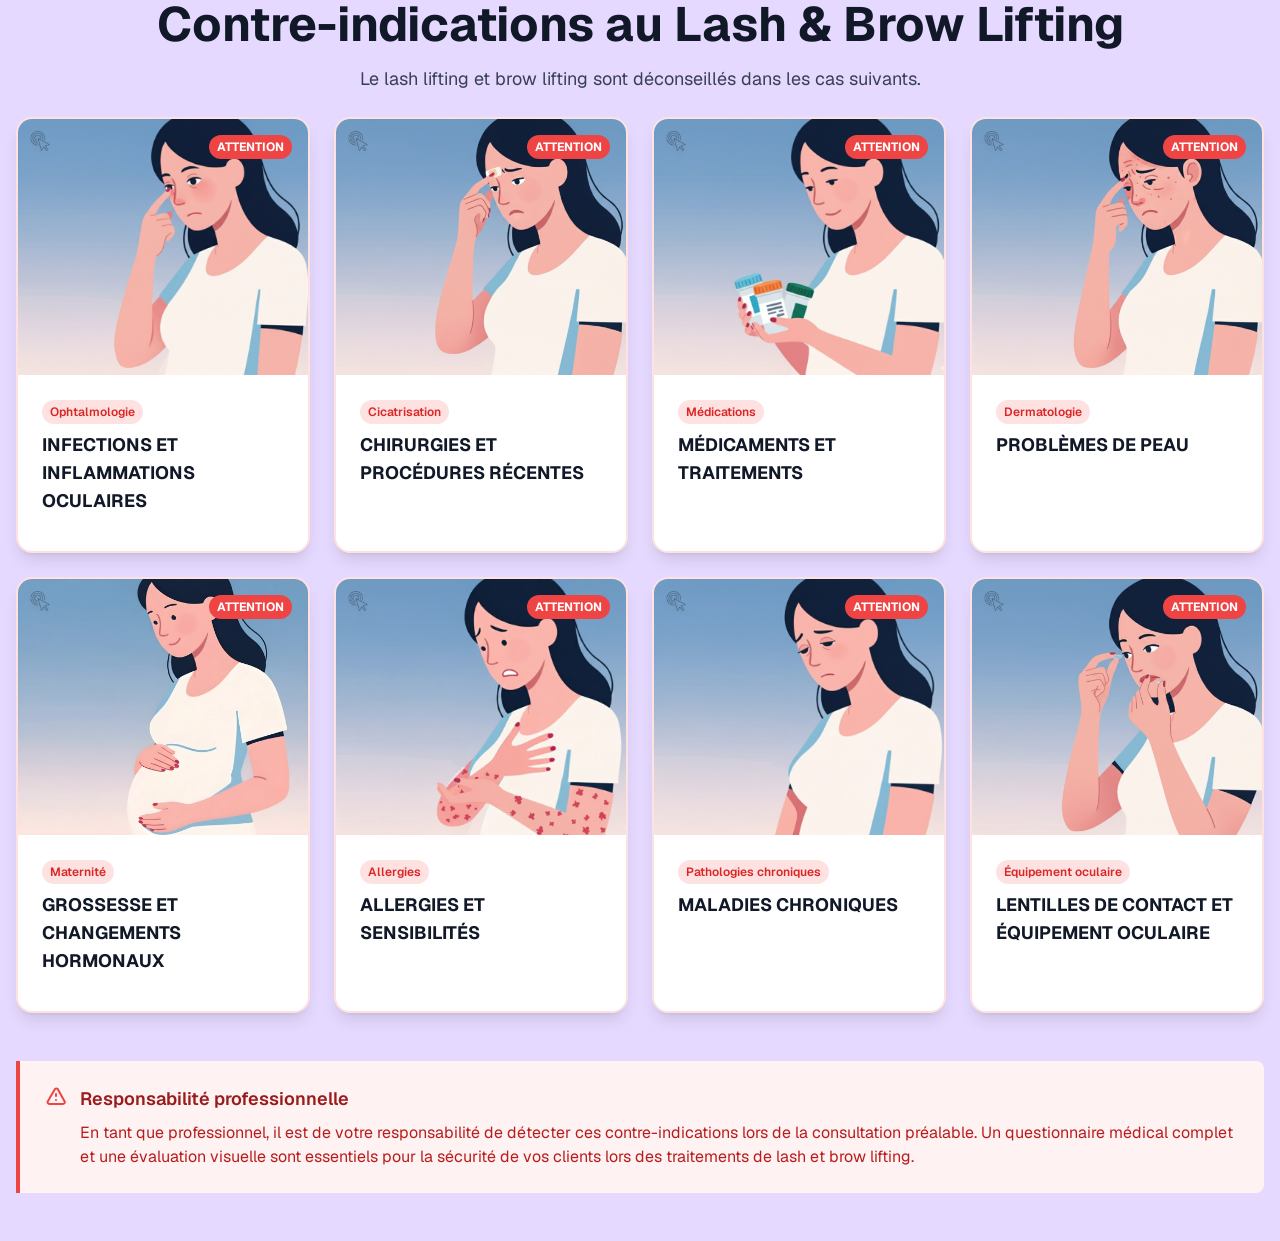
==== commit 076b851e: "deploy: c9ee0fe012b84ead5d31bc9674ccba3119407a47" ====
--- a/index.html
+++ b/index.html
@@ -4,4 +4,4 @@
   --font-sans: __variable_245d8d;
   --font-mono: __variable_97c177;
 }
-        </style><script src="/_next/static/chunks/polyfills-42372ed130431b0a.js" noModule=""></script></head><body><div class="min-h-screen pb-12" style="background-color:#E6D9FF"><div class="container mx-auto"><header class="text-center mb-6"><h1 class="text-4xl md:text-5xl font-bold text-gray-900 mb-4 text-balance">Contre-indications au Lash &amp; Brow Lifting</h1><p class="text-lg text-gray-700 max-w-4xl mx-auto leading-relaxed">Le lash lifting et brow lifting sont déconseillés dans les cas suivants.</p></header><div class="grid grid-cols-1 md:grid-cols-2 lg:grid-cols-4 gap-6 px-4"><div data-card-id="1" class="group relative bg-white rounded-2xl shadow-lg hover:shadow-2xl transition-all duration-300 ease-out overflow-hidden border-2 border-red-100 hover:border-red-300 hover:scale-105 transform translate-y-8 opacity-0" style="transition-delay:0ms"><div class="absolute top-4 right-4 bg-red-500 text-white text-xs font-bold px-2 py-1 rounded-full z-10 transition-transform duration-200 group-hover:scale-110">ATTENTION</div><div class="relative h-64 overflow-hidden bg-gradient-to-br from-red-50 to-red-100"><img alt="INFECTIONS ET INFLAMMATIONS OCULAIRES" loading="lazy" decoding="async" data-nimg="fill" class="object-cover transition-transform duration-300 ease-out group-hover:scale-110" style="position:absolute;height:100%;width:100%;left:0;top:0;right:0;bottom:0;color:transparent" src="/images/infections-oculaires.png"/><div class="absolute inset-0 bg-red-600 bg-opacity-0 group-hover:bg-opacity-20 transition-all duration-300 ease-out"></div></div><div class="p-6"><div class="mb-2"><span class="text-xs font-semibold text-red-600 bg-red-100 px-2 py-1 rounded-full transition-colors duration-200 group-hover:bg-red-200">Ophtalmologie</span></div><h3 class="text-lg font-bold text-gray-900 mb-3 group-hover:text-red-700 transition-colors duration-200">INFECTIONS ET INFLAMMATIONS OCULAIRES</h3></div><div class="absolute inset-0 bg-red-600 bg-opacity-95 text-white p-6 opacity-0 group-hover:opacity-100 transition-all duration-300 ease-out flex flex-col justify-center transform translate-y-2 group-hover:translate-y-0"><div class="text-center"><div class="mb-4"><div class="w-12 h-12 bg-white bg-opacity-20 rounded-full flex items-center justify-center mx-auto mb-3 transition-transform duration-200 group-hover:scale-110"><svg class="w-6 h-6 text-white" fill="none" stroke="currentColor" viewBox="0 0 24 24"><path stroke-linecap="round" stroke-linejoin="round" stroke-width="2" d="M12 9v2m0 4h.01m-6.938 4h13.856c1.54 0 2.502-1.667 1.732-2.5L13.732 4c-.77-.833-1.964-.833-2.732 0L3.732 16.5c-.77.833.192 2.5 1.732 2.5z"></path></svg></div><h4 class="text-lg font-bold mb-2">Pourquoi cette contre-indication ?</h4></div><p class="text-sm leading-relaxed text-white text-opacity-90">Les infections actives peuvent se propager ou s&#x27;aggraver avec les produits chimiques. La proximité avec les yeux infectés crée un risque de contamination et de complications graves.</p></div></div></div><div data-card-id="2" class="group relative bg-white rounded-2xl shadow-lg hover:shadow-2xl transition-all duration-300 ease-out overflow-hidden border-2 border-red-100 hover:border-red-300 hover:scale-105 transform translate-y-8 opacity-0" style="transition-delay:80ms"><div class="absolute top-4 right-4 bg-red-500 text-white text-xs font-bold px-2 py-1 rounded-full z-10 transition-transform duration-200 group-hover:scale-110">ATTENTION</div><div class="relative h-64 overflow-hidden bg-gradient-to-br from-red-50 to-red-100"><img alt="CHIRURGIES ET PROCÉDURES RÉCENTES" loading="lazy" decoding="async" data-nimg="fill" class="object-cover transition-transform duration-300 ease-out group-hover:scale-110" style="position:absolute;height:100%;width:100%;left:0;top:0;right:0;bottom:0;color:transparent" src="/images/chirurgies-recentes.png"/><div class="absolute inset-0 bg-red-600 bg-opacity-0 group-hover:bg-opacity-20 transition-all duration-300 ease-out"></div></div><div class="p-6"><div class="mb-2"><span class="text-xs font-semibold text-red-600 bg-red-100 px-2 py-1 rounded-full transition-colors duration-200 group-hover:bg-red-200">Cicatrisation</span></div><h3 class="text-lg font-bold text-gray-900 mb-3 group-hover:text-red-700 transition-colors duration-200">CHIRURGIES ET PROCÉDURES RÉCENTES</h3></div><div class="absolute inset-0 bg-red-600 bg-opacity-95 text-white p-6 opacity-0 group-hover:opacity-100 transition-all duration-300 ease-out flex flex-col justify-center transform translate-y-2 group-hover:translate-y-0"><div class="text-center"><div class="mb-4"><div class="w-12 h-12 bg-white bg-opacity-20 rounded-full flex items-center justify-center mx-auto mb-3 transition-transform duration-200 group-hover:scale-110"><svg class="w-6 h-6 text-white" fill="none" stroke="currentColor" viewBox="0 0 24 24"><path stroke-linecap="round" stroke-linejoin="round" stroke-width="2" d="M12 9v2m0 4h.01m-6.938 4h13.856c1.54 0 2.502-1.667 1.732-2.5L13.732 4c-.77-.833-1.964-.833-2.732 0L3.732 16.5c-.77.833.192 2.5 1.732 2.5z"></path></svg></div><h4 class="text-lg font-bold mb-2">Pourquoi cette contre-indication ?</h4></div><p class="text-sm leading-relaxed text-white text-opacity-90">La peau et les tissus ont besoin de temps pour guérir complètement. Les produits chimiques peuvent interférer avec la cicatrisation et causer des complications.</p></div></div></div><div data-card-id="3" class="group relative bg-white rounded-2xl shadow-lg hover:shadow-2xl transition-all duration-300 ease-out overflow-hidden border-2 border-red-100 hover:border-red-300 hover:scale-105 transform translate-y-8 opacity-0" style="transition-delay:160ms"><div class="absolute top-4 right-4 bg-red-500 text-white text-xs font-bold px-2 py-1 rounded-full z-10 transition-transform duration-200 group-hover:scale-110">ATTENTION</div><div class="relative h-64 overflow-hidden bg-gradient-to-br from-red-50 to-red-100"><img alt="MÉDICAMENTS ET TRAITEMENTS" loading="lazy" decoding="async" data-nimg="fill" class="object-cover transition-transform duration-300 ease-out group-hover:scale-110" style="position:absolute;height:100%;width:100%;left:0;top:0;right:0;bottom:0;color:transparent" src="/images/medicaments-traitements.png"/><div class="absolute inset-0 bg-red-600 bg-opacity-0 group-hover:bg-opacity-20 transition-all duration-300 ease-out"></div></div><div class="p-6"><div class="mb-2"><span class="text-xs font-semibold text-red-600 bg-red-100 px-2 py-1 rounded-full transition-colors duration-200 group-hover:bg-red-200">Médications</span></div><h3 class="text-lg font-bold text-gray-900 mb-3 group-hover:text-red-700 transition-colors duration-200">MÉDICAMENTS ET TRAITEMENTS</h3></div><div class="absolute inset-0 bg-red-600 bg-opacity-95 text-white p-6 opacity-0 group-hover:opacity-100 transition-all duration-300 ease-out flex flex-col justify-center transform translate-y-2 group-hover:translate-y-0"><div class="text-center"><div class="mb-4"><div class="w-12 h-12 bg-white bg-opacity-20 rounded-full flex items-center justify-center mx-auto mb-3 transition-transform duration-200 group-hover:scale-110"><svg class="w-6 h-6 text-white" fill="none" stroke="currentColor" viewBox="0 0 24 24"><path stroke-linecap="round" stroke-linejoin="round" stroke-width="2" d="M12 9v2m0 4h.01m-6.938 4h13.856c1.54 0 2.502-1.667 1.732-2.5L13.732 4c-.77-.833-1.964-.833-2.732 0L3.732 16.5c-.77.833.192 2.5 1.732 2.5z"></path></svg></div><h4 class="text-lg font-bold mb-2">Pourquoi cette contre-indication ?</h4></div><p class="text-sm leading-relaxed text-white text-opacity-90">Certains médicaments affectent la coagulation du sang ou la sensibilité de la peau. Les interactions peuvent causer des saignements ou des réactions imprévisibles.</p></div></div></div><div data-card-id="4" class="group relative bg-white rounded-2xl shadow-lg hover:shadow-2xl transition-all duration-300 ease-out overflow-hidden border-2 border-red-100 hover:border-red-300 hover:scale-105 transform translate-y-8 opacity-0" style="transition-delay:240ms"><div class="absolute top-4 right-4 bg-red-500 text-white text-xs font-bold px-2 py-1 rounded-full z-10 transition-transform duration-200 group-hover:scale-110">ATTENTION</div><div class="relative h-64 overflow-hidden bg-gradient-to-br from-red-50 to-red-100"><img alt="PROBLÈMES DE PEAU" loading="lazy" decoding="async" data-nimg="fill" class="object-cover transition-transform duration-300 ease-out group-hover:scale-110" style="position:absolute;height:100%;width:100%;left:0;top:0;right:0;bottom:0;color:transparent" src="/images/problemes-peau.png"/><div class="absolute inset-0 bg-red-600 bg-opacity-0 group-hover:bg-opacity-20 transition-all duration-300 ease-out"></div></div><div class="p-6"><div class="mb-2"><span class="text-xs font-semibold text-red-600 bg-red-100 px-2 py-1 rounded-full transition-colors duration-200 group-hover:bg-red-200">Dermatologie</span></div><h3 class="text-lg font-bold text-gray-900 mb-3 group-hover:text-red-700 transition-colors duration-200">PROBLÈMES DE PEAU</h3></div><div class="absolute inset-0 bg-red-600 bg-opacity-95 text-white p-6 opacity-0 group-hover:opacity-100 transition-all duration-300 ease-out flex flex-col justify-center transform translate-y-2 group-hover:translate-y-0"><div class="text-center"><div class="mb-4"><div class="w-12 h-12 bg-white bg-opacity-20 rounded-full flex items-center justify-center mx-auto mb-3 transition-transform duration-200 group-hover:scale-110"><svg class="w-6 h-6 text-white" fill="none" stroke="currentColor" viewBox="0 0 24 24"><path stroke-linecap="round" stroke-linejoin="round" stroke-width="2" d="M12 9v2m0 4h.01m-6.938 4h13.856c1.54 0 2.502-1.667 1.732-2.5L13.732 4c-.77-.833-1.964-.833-2.732 0L3.732 16.5c-.77.833.192 2.5 1.732 2.5z"></path></svg></div><h4 class="text-lg font-bold mb-2">Pourquoi cette contre-indication ?</h4></div><p class="text-sm leading-relaxed text-white text-opacity-90">Les conditions comme l&#x27;eczéma ou le psoriasis créent une barrière cutanée compromise. Les produits chimiques peuvent déclencher des poussées inflammatoires.</p></div></div></div><div data-card-id="5" class="group relative bg-white rounded-2xl shadow-lg hover:shadow-2xl transition-all duration-300 ease-out overflow-hidden border-2 border-red-100 hover:border-red-300 hover:scale-105 transform translate-y-8 opacity-0" style="transition-delay:320ms"><div class="absolute top-4 right-4 bg-red-500 text-white text-xs font-bold px-2 py-1 rounded-full z-10 transition-transform duration-200 group-hover:scale-110">ATTENTION</div><div class="relative h-64 overflow-hidden bg-gradient-to-br from-red-50 to-red-100"><img alt="GROSSESSE ET CHANGEMENTS HORMONAUX" loading="lazy" decoding="async" data-nimg="fill" class="object-cover transition-transform duration-300 ease-out group-hover:scale-110" style="position:absolute;height:100%;width:100%;left:0;top:0;right:0;bottom:0;color:transparent" src="/images/grossesse-hormonaux.png"/><div class="absolute inset-0 bg-red-600 bg-opacity-0 group-hover:bg-opacity-20 transition-all duration-300 ease-out"></div></div><div class="p-6"><div class="mb-2"><span class="text-xs font-semibold text-red-600 bg-red-100 px-2 py-1 rounded-full transition-colors duration-200 group-hover:bg-red-200">Maternité</span></div><h3 class="text-lg font-bold text-gray-900 mb-3 group-hover:text-red-700 transition-colors duration-200">GROSSESSE ET CHANGEMENTS HORMONAUX</h3></div><div class="absolute inset-0 bg-red-600 bg-opacity-95 text-white p-6 opacity-0 group-hover:opacity-100 transition-all duration-300 ease-out flex flex-col justify-center transform translate-y-2 group-hover:translate-y-0"><div class="text-center"><div class="mb-4"><div class="w-12 h-12 bg-white bg-opacity-20 rounded-full flex items-center justify-center mx-auto mb-3 transition-transform duration-200 group-hover:scale-110"><svg class="w-6 h-6 text-white" fill="none" stroke="currentColor" viewBox="0 0 24 24"><path stroke-linecap="round" stroke-linejoin="round" stroke-width="2" d="M12 9v2m0 4h.01m-6.938 4h13.856c1.54 0 2.502-1.667 1.732-2.5L13.732 4c-.77-.833-1.964-.833-2.732 0L3.732 16.5c-.77.833.192 2.5 1.732 2.5z"></path></svg></div><h4 class="text-lg font-bold mb-2">Pourquoi cette contre-indication ?</h4></div><p class="text-sm leading-relaxed text-white text-opacity-90">Les changements hormonaux affectent la réaction de la peau et des poils. Les résultats peuvent être imprévisibles et la sécurité pendant la grossesse n&#x27;est pas établie.</p></div></div></div><div data-card-id="6" class="group relative bg-white rounded-2xl shadow-lg hover:shadow-2xl transition-all duration-300 ease-out overflow-hidden border-2 border-red-100 hover:border-red-300 hover:scale-105 transform translate-y-8 opacity-0" style="transition-delay:400ms"><div class="absolute top-4 right-4 bg-red-500 text-white text-xs font-bold px-2 py-1 rounded-full z-10 transition-transform duration-200 group-hover:scale-110">ATTENTION</div><div class="relative h-64 overflow-hidden bg-gradient-to-br from-red-50 to-red-100"><img alt="ALLERGIES ET SENSIBILITÉS" loading="lazy" decoding="async" data-nimg="fill" class="object-cover transition-transform duration-300 ease-out group-hover:scale-110" style="position:absolute;height:100%;width:100%;left:0;top:0;right:0;bottom:0;color:transparent" src="/images/allergies-composants.png"/><div class="absolute inset-0 bg-red-600 bg-opacity-0 group-hover:bg-opacity-20 transition-all duration-300 ease-out"></div></div><div class="p-6"><div class="mb-2"><span class="text-xs font-semibold text-red-600 bg-red-100 px-2 py-1 rounded-full transition-colors duration-200 group-hover:bg-red-200">Allergies</span></div><h3 class="text-lg font-bold text-gray-900 mb-3 group-hover:text-red-700 transition-colors duration-200">ALLERGIES ET SENSIBILITÉS</h3></div><div class="absolute inset-0 bg-red-600 bg-opacity-95 text-white p-6 opacity-0 group-hover:opacity-100 transition-all duration-300 ease-out flex flex-col justify-center transform translate-y-2 group-hover:translate-y-0"><div class="text-center"><div class="mb-4"><div class="w-12 h-12 bg-white bg-opacity-20 rounded-full flex items-center justify-center mx-auto mb-3 transition-transform duration-200 group-hover:scale-110"><svg class="w-6 h-6 text-white" fill="none" stroke="currentColor" viewBox="0 0 24 24"><path stroke-linecap="round" stroke-linejoin="round" stroke-width="2" d="M12 9v2m0 4h.01m-6.938 4h13.856c1.54 0 2.502-1.667 1.732-2.5L13.732 4c-.77-.833-1.964-.833-2.732 0L3.732 16.5c-.77.833.192 2.5 1.732 2.5z"></path></svg></div><h4 class="text-lg font-bold mb-2">Pourquoi cette contre-indication ?</h4></div><p class="text-sm leading-relaxed text-white text-opacity-90">Les personnes allergiques risquent des réactions graves : gonflements, éruptions, difficultés respiratoires. Un test de patch raté indique un risque élevé.</p></div></div></div><div data-card-id="7" class="group relative bg-white rounded-2xl shadow-lg hover:shadow-2xl transition-all duration-300 ease-out overflow-hidden border-2 border-red-100 hover:border-red-300 hover:scale-105 transform translate-y-8 opacity-0" style="transition-delay:480ms"><div class="absolute top-4 right-4 bg-red-500 text-white text-xs font-bold px-2 py-1 rounded-full z-10 transition-transform duration-200 group-hover:scale-110">ATTENTION</div><div class="relative h-64 overflow-hidden bg-gradient-to-br from-red-50 to-red-100"><img alt="MALADIES CHRONIQUES" loading="lazy" decoding="async" data-nimg="fill" class="object-cover transition-transform duration-300 ease-out group-hover:scale-110" style="position:absolute;height:100%;width:100%;left:0;top:0;right:0;bottom:0;color:transparent" src="/images/maladies-dermatologiques.png"/><div class="absolute inset-0 bg-red-600 bg-opacity-0 group-hover:bg-opacity-20 transition-all duration-300 ease-out"></div></div><div class="p-6"><div class="mb-2"><span class="text-xs font-semibold text-red-600 bg-red-100 px-2 py-1 rounded-full transition-colors duration-200 group-hover:bg-red-200">Pathologies chroniques</span></div><h3 class="text-lg font-bold text-gray-900 mb-3 group-hover:text-red-700 transition-colors duration-200">MALADIES CHRONIQUES</h3></div><div class="absolute inset-0 bg-red-600 bg-opacity-95 text-white p-6 opacity-0 group-hover:opacity-100 transition-all duration-300 ease-out flex flex-col justify-center transform translate-y-2 group-hover:translate-y-0"><div class="text-center"><div class="mb-4"><div class="w-12 h-12 bg-white bg-opacity-20 rounded-full flex items-center justify-center mx-auto mb-3 transition-transform duration-200 group-hover:scale-110"><svg class="w-6 h-6 text-white" fill="none" stroke="currentColor" viewBox="0 0 24 24"><path stroke-linecap="round" stroke-linejoin="round" stroke-width="2" d="M12 9v2m0 4h.01m-6.938 4h13.856c1.54 0 2.502-1.667 1.732-2.5L13.732 4c-.77-.833-1.964-.833-2.732 0L3.732 16.5c-.77.833.192 2.5 1.732 2.5z"></path></svg></div><h4 class="text-lg font-bold mb-2">Pourquoi cette contre-indication ?</h4></div><p class="text-sm leading-relaxed text-white text-opacity-90">Ces conditions affectent la circulation, la cicatrisation et la réponse immunitaire. Le risque de complications est significativement augmenté.</p></div></div></div><div data-card-id="8" class="group relative bg-white rounded-2xl shadow-lg hover:shadow-2xl transition-all duration-300 ease-out overflow-hidden border-2 border-red-100 hover:border-red-300 hover:scale-105 transform translate-y-8 opacity-0" style="transition-delay:560ms"><div class="absolute top-4 right-4 bg-red-500 text-white text-xs font-bold px-2 py-1 rounded-full z-10 transition-transform duration-200 group-hover:scale-110">ATTENTION</div><div class="relative h-64 overflow-hidden bg-gradient-to-br from-red-50 to-red-100"><img alt="LENTILLES DE CONTACT ET ÉQUIPEMENT OCULAIRE" loading="lazy" decoding="async" data-nimg="fill" class="object-cover transition-transform duration-300 ease-out group-hover:scale-110" style="position:absolute;height:100%;width:100%;left:0;top:0;right:0;bottom:0;color:transparent" src="/images/lentilles-equipement.png"/><div class="absolute inset-0 bg-red-600 bg-opacity-0 group-hover:bg-opacity-20 transition-all duration-300 ease-out"></div></div><div class="p-6"><div class="mb-2"><span class="text-xs font-semibold text-red-600 bg-red-100 px-2 py-1 rounded-full transition-colors duration-200 group-hover:bg-red-200">Équipement oculaire</span></div><h3 class="text-lg font-bold text-gray-900 mb-3 group-hover:text-red-700 transition-colors duration-200">LENTILLES DE CONTACT ET ÉQUIPEMENT OCULAIRE</h3></div><div class="absolute inset-0 bg-red-600 bg-opacity-95 text-white p-6 opacity-0 group-hover:opacity-100 transition-all duration-300 ease-out flex flex-col justify-center transform translate-y-2 group-hover:translate-y-0"><div class="text-center"><div class="mb-4"><div class="w-12 h-12 bg-white bg-opacity-20 rounded-full flex items-center justify-center mx-auto mb-3 transition-transform duration-200 group-hover:scale-110"><svg class="w-6 h-6 text-white" fill="none" stroke="currentColor" viewBox="0 0 24 24"><path stroke-linecap="round" stroke-linejoin="round" stroke-width="2" d="M12 9v2m0 4h.01m-6.938 4h13.856c1.54 0 2.502-1.667 1.732-2.5L13.732 4c-.77-.833-1.964-.833-2.732 0L3.732 16.5c-.77.833.192 2.5 1.732 2.5z"></path></svg></div><h4 class="text-lg font-bold mb-2">Pourquoi cette contre-indication ?</h4></div><p class="text-sm leading-relaxed text-white text-opacity-90">Les lentilles doivent être retirées pour permettre un rinçage oculaire d&#x27;urgence si nécessaire. L&#x27;équipement oculaire peut interférer avec la sécurité du traitement.</p></div></div></div></div><div class="mt-12 bg-red-50 border-l-4 border-red-500 p-6 mx-4 rounded-r-lg"><div class="flex items-start"><div class="flex-shrink-0"><svg class="w-6 h-6 text-red-500" fill="none" stroke="currentColor" viewBox="0 0 24 24"><path stroke-linecap="round" stroke-linejoin="round" stroke-width="2" d="M12 9v2m0 4h.01m-6.938 4h13.856c1.54 0 2.502-1.667 1.732-2.5L13.732 4c-.77-.833-1.964-.833-2.732 0L3.732 16.5c-.77.833.192 2.5 1.732 2.5z"></path></svg></div><div class="ml-3"><h3 class="text-lg font-semibold text-red-800 mb-2">Responsabilité professionnelle</h3><p class="text-red-700">En tant que professionnel, il est de votre responsabilité de détecter ces contre-indications lors de la consultation préalable. Un questionnaire médical complet et une évaluation visuelle sont essentiels pour la sécurité de vos clients lors des traitements de lash et brow lifting.</p></div></div></div></div></div><!--$!--><template data-dgst="BAILOUT_TO_CLIENT_SIDE_RENDERING"></template><!--/$--><script src="/_next/static/chunks/webpack-6c6f45ad37dcc6bd.js" async=""></script><script>(self.__next_f=self.__next_f||[]).push([0]);self.__next_f.push([2,null])</script><script>self.__next_f.push([1,"1:HL[\"/_next/static/media/27834908180db20f-s.p.woff2\",\"font\",{\"crossOrigin\":\"\",\"type\":\"font/woff2\"}]\n2:HL[\"/_next/static/media/78fec81b34c4a365.p.woff2\",\"font\",{\"crossOrigin\":\"\",\"type\":\"font/woff2\"}]\n3:HL[\"/_next/static/css/efcce7435b0b07a7.css\",\"style\"]\n"])</script><script>self.__next_f.push([1,"4:I[7266,[],\"\"]\n6:I[2415,[\"536\",\"static/chunks/536-fef070b106dc9b41.js\",\"931\",\"static/chunks/app/page-b3dd9872ee7b2694.js\"],\"default\"]\n7:I[2110,[],\"\"]\n8:I[4718,[],\"\"]\n9:I[1781,[\"185\",\"static/chunks/app/layout-9a7a2c04b3a315e2.js\"],\"Analytics\"]\nb:I[4735,[],\"\"]\nc:[]\n"])</script><script>self.__next_f.push([1,"0:[\"$\",\"$L4\",null,{\"buildId\":\"PcYeK-0OEQROOenl4HIVs\",\"assetPrefix\":\"\",\"urlParts\":[\"\",\"\"],\"initialTree\":[\"\",{\"children\":[\"__PAGE__\",{}]},\"$undefined\",\"$undefined\",true],\"initialSeedData\":[\"\",{\"children\":[\"__PAGE__\",{},[[\"$L5\",[\"$\",\"div\",null,{\"className\":\"min-h-screen pb-12\",\"style\":{\"backgroundColor\":\"#E6D9FF\"},\"children\":[\"$\",\"div\",null,{\"className\":\"container mx-auto\",\"children\":[[\"$\",\"header\",null,{\"className\":\"text-center mb-6\",\"children\":[[\"$\",\"h1\",null,{\"className\":\"text-4xl md:text-5xl font-bold text-gray-900 mb-4 text-balance\",\"children\":\"Contre-indications au Lash \u0026 Brow Lifting\"}],[\"$\",\"p\",null,{\"className\":\"text-lg text-gray-700 max-w-4xl mx-auto leading-relaxed\",\"children\":\"Le lash lifting et brow lifting sont déconseillés dans les cas suivants.\"}]]}],[\"$\",\"$L6\",null,{}],[\"$\",\"div\",null,{\"className\":\"mt-12 bg-red-50 border-l-4 border-red-500 p-6 mx-4 rounded-r-lg\",\"children\":[\"$\",\"div\",null,{\"className\":\"flex items-start\",\"children\":[[\"$\",\"div\",null,{\"className\":\"flex-shrink-0\",\"children\":[\"$\",\"svg\",null,{\"className\":\"w-6 h-6 text-red-500\",\"fill\":\"none\",\"stroke\":\"currentColor\",\"viewBox\":\"0 0 24 24\",\"children\":[\"$\",\"path\",null,{\"strokeLinecap\":\"round\",\"strokeLinejoin\":\"round\",\"strokeWidth\":2,\"d\":\"M12 9v2m0 4h.01m-6.938 4h13.856c1.54 0 2.502-1.667 1.732-2.5L13.732 4c-.77-.833-1.964-.833-2.732 0L3.732 16.5c-.77.833.192 2.5 1.732 2.5z\"}]}]}],[\"$\",\"div\",null,{\"className\":\"ml-3\",\"children\":[[\"$\",\"h3\",null,{\"className\":\"text-lg font-semibold text-red-800 mb-2\",\"children\":\"Responsabilité professionnelle\"}],[\"$\",\"p\",null,{\"className\":\"text-red-700\",\"children\":\"En tant que professionnel, il est de votre responsabilité de détecter ces contre-indications lors de la consultation préalable. Un questionnaire médical complet et une évaluation visuelle sont essentiels pour la sécurité de vos clients lors des traitements de lash et brow lifting.\"}]]}]]}]}]]}]}],null],null],null]},[[[[\"$\",\"link\",\"0\",{\"rel\":\"stylesheet\",\"href\":\"/_next/static/css/efcce7435b0b07a7.css\",\"precedence\":\"next\",\"crossOrigin\":\"$undefined\"}]],[\"$\",\"html\",null,{\"lang\":\"en\",\"children\":[[\"$\",\"head\",null,{\"children\":[\"$\",\"style\",null,{\"children\":\"\\nhtml {\\n  font-family: '__GeistSans_245d8d', '__GeistSans_Fallback_245d8d';\\n  --font-sans: __variable_245d8d;\\n  --font-mono: __variable_97c177;\\n}\\n        \"}]}],[\"$\",\"body\",null,{\"children\":[[\"$\",\"$L7\",null,{\"parallelRouterKey\":\"children\",\"segmentPath\":[\"children\"],\"error\":\"$undefined\",\"errorStyles\":\"$undefined\",\"errorScripts\":\"$undefined\",\"template\":[\"$\",\"$L8\",null,{}],\"templateStyles\":\"$undefined\",\"templateScripts\":\"$undefined\",\"notFound\":[[\"$\",\"title\",null,{\"children\":\"404: This page could not be found.\"}],[\"$\",\"div\",null,{\"style\":{\"fontFamily\":\"system-ui,\\\"Segoe UI\\\",Roboto,Helvetica,Arial,sans-serif,\\\"Apple Color Emoji\\\",\\\"Segoe UI Emoji\\\"\",\"height\":\"100vh\",\"textAlign\":\"center\",\"display\":\"flex\",\"flexDirection\":\"column\",\"alignItems\":\"center\",\"justifyContent\":\"center\"},\"children\":[\"$\",\"div\",null,{\"children\":[[\"$\",\"style\",null,{\"dangerouslySetInnerHTML\":{\"__html\":\"body{color:#000;background:#fff;margin:0}.next-error-h1{border-right:1px solid rgba(0,0,0,.3)}@media (prefers-color-scheme:dark){body{color:#fff;background:#000}.next-error-h1{border-right:1px solid rgba(255,255,255,.3)}}\"}}],[\"$\",\"h1\",null,{\"className\":\"next-error-h1\",\"style\":{\"display\":\"inline-block\",\"margin\":\"0 20px 0 0\",\"padding\":\"0 23px 0 0\",\"fontSize\":24,\"fontWeight\":500,\"verticalAlign\":\"top\",\"lineHeight\":\"49px\"},\"children\":\"404\"}],[\"$\",\"div\",null,{\"style\":{\"display\":\"inline-block\"},\"children\":[\"$\",\"h2\",null,{\"style\":{\"fontSize\":14,\"fontWeight\":400,\"lineHeight\":\"49px\",\"margin\":0},\"children\":\"This page could not be found.\"}]}]]}]}]],\"notFoundStyles\":[]}],[\"$\",\"$L9\",null,{}]]}]]}]],null],null],\"couldBeIntercepted\":false,\"initialHead\":[null,\"$La\"],\"globalErrorComponent\":\"$b\",\"missingSlots\":\"$Wc\"}]\n"])</script><script>self.__next_f.push([1,"a:[[\"$\",\"meta\",\"0\",{\"name\":\"viewport\",\"content\":\"width=device-width, initial-scale=1\"}],[\"$\",\"meta\",\"1\",{\"charSet\":\"utf-8\"}],[\"$\",\"title\",\"2\",{\"children\":\"v0 App\"}],[\"$\",\"meta\",\"3\",{\"name\":\"description\",\"content\":\"Created with v0\"}],[\"$\",\"meta\",\"4\",{\"name\":\"generator\",\"content\":\"v0.app\"}],[\"$\",\"meta\",\"5\",{\"name\":\"next-size-adjust\"}]]\n5:null\n"])</script></body></html>+        </style><script src="/_next/static/chunks/polyfills-42372ed130431b0a.js" noModule=""></script></head><body><div class="min-h-screen pb-12" style="background-color:#E6D9FF"><div class="container mx-auto"><header class="text-center mb-6"><h1 class="text-4xl md:text-5xl font-bold text-gray-900 mb-4 text-balance">Contre-indications au Lash &amp; Brow Lifting</h1><p class="text-lg text-gray-700 max-w-4xl mx-auto leading-relaxed">Le lash lifting et brow lifting sont déconseillés dans les cas suivants.</p></header><div class="grid grid-cols-1 md:grid-cols-2 lg:grid-cols-4 gap-6 px-4"><div data-card-id="1" class="group relative bg-white rounded-2xl shadow-lg hover:shadow-2xl transition-all duration-300 ease-out overflow-hidden border-2 border-red-100 hover:border-red-300 hover:scale-105 transform translate-y-8 opacity-0" style="transition-delay:0ms"><div class="absolute top-4 right-4 bg-red-500 text-white text-xs font-bold px-2 py-1 rounded-full z-10 transition-transform duration-200 group-hover:scale-110">ATTENTION</div><div class="relative h-64 overflow-hidden bg-gradient-to-br from-red-50 to-red-100"><img alt="INFECTIONS ET INFLAMMATIONS OCULAIRES" loading="lazy" decoding="async" data-nimg="fill" class="object-cover transition-transform duration-300 ease-out group-hover:scale-110" style="position:absolute;height:100%;width:100%;left:0;top:0;right:0;bottom:0;color:transparent" src="/images/infections-oculaires.png"/><div class="absolute inset-0 bg-red-600 bg-opacity-0 group-hover:bg-opacity-20 transition-all duration-300 ease-out"></div></div><div class="p-6"><div class="mb-2"><span class="text-xs font-semibold text-red-600 bg-red-100 px-2 py-1 rounded-full transition-colors duration-200 group-hover:bg-red-200">Ophtalmologie</span></div><h3 class="text-lg font-bold text-gray-900 mb-3 group-hover:text-red-700 transition-colors duration-200">INFECTIONS ET INFLAMMATIONS OCULAIRES</h3></div><div class="absolute inset-0 bg-red-600 bg-opacity-95 text-white p-6 opacity-0 group-hover:opacity-100 transition-all duration-300 ease-out flex flex-col justify-center transform translate-y-2 group-hover:translate-y-0"><div class="text-center"><div class="mb-4"><div class="w-12 h-12 bg-white bg-opacity-20 rounded-full flex items-center justify-center mx-auto mb-3 transition-transform duration-200 group-hover:scale-110"><svg class="w-6 h-6 text-white" fill="none" stroke="currentColor" viewBox="0 0 24 24"><path stroke-linecap="round" stroke-linejoin="round" stroke-width="2" d="M12 9v2m0 4h.01m-6.938 4h13.856c1.54 0 2.502-1.667 1.732-2.5L13.732 4c-.77-.833-1.964-.833-2.732 0L3.732 16.5c-.77.833.192 2.5 1.732 2.5z"></path></svg></div><h4 class="text-lg font-bold mb-2">Pourquoi cette contre-indication ?</h4></div><p class="text-sm leading-relaxed text-white text-opacity-90">Les infections actives peuvent se propager ou s&#x27;aggraver avec les produits chimiques. La proximité avec les yeux infectés crée un risque de contamination et de complications graves.</p></div></div></div><div data-card-id="2" class="group relative bg-white rounded-2xl shadow-lg hover:shadow-2xl transition-all duration-300 ease-out overflow-hidden border-2 border-red-100 hover:border-red-300 hover:scale-105 transform translate-y-8 opacity-0" style="transition-delay:80ms"><div class="absolute top-4 right-4 bg-red-500 text-white text-xs font-bold px-2 py-1 rounded-full z-10 transition-transform duration-200 group-hover:scale-110">ATTENTION</div><div class="relative h-64 overflow-hidden bg-gradient-to-br from-red-50 to-red-100"><img alt="CHIRURGIES ET PROCÉDURES RÉCENTES" loading="lazy" decoding="async" data-nimg="fill" class="object-cover transition-transform duration-300 ease-out group-hover:scale-110" style="position:absolute;height:100%;width:100%;left:0;top:0;right:0;bottom:0;color:transparent" src="/images/chirurgies-recentes.png"/><div class="absolute inset-0 bg-red-600 bg-opacity-0 group-hover:bg-opacity-20 transition-all duration-300 ease-out"></div></div><div class="p-6"><div class="mb-2"><span class="text-xs font-semibold text-red-600 bg-red-100 px-2 py-1 rounded-full transition-colors duration-200 group-hover:bg-red-200">Cicatrisation</span></div><h3 class="text-lg font-bold text-gray-900 mb-3 group-hover:text-red-700 transition-colors duration-200">CHIRURGIES ET PROCÉDURES RÉCENTES</h3></div><div class="absolute inset-0 bg-red-600 bg-opacity-95 text-white p-6 opacity-0 group-hover:opacity-100 transition-all duration-300 ease-out flex flex-col justify-center transform translate-y-2 group-hover:translate-y-0"><div class="text-center"><div class="mb-4"><div class="w-12 h-12 bg-white bg-opacity-20 rounded-full flex items-center justify-center mx-auto mb-3 transition-transform duration-200 group-hover:scale-110"><svg class="w-6 h-6 text-white" fill="none" stroke="currentColor" viewBox="0 0 24 24"><path stroke-linecap="round" stroke-linejoin="round" stroke-width="2" d="M12 9v2m0 4h.01m-6.938 4h13.856c1.54 0 2.502-1.667 1.732-2.5L13.732 4c-.77-.833-1.964-.833-2.732 0L3.732 16.5c-.77.833.192 2.5 1.732 2.5z"></path></svg></div><h4 class="text-lg font-bold mb-2">Pourquoi cette contre-indication ?</h4></div><p class="text-sm leading-relaxed text-white text-opacity-90">La peau et les tissus ont besoin de temps pour guérir complètement. Les produits chimiques peuvent interférer avec la cicatrisation et causer des complications.</p></div></div></div><div data-card-id="3" class="group relative bg-white rounded-2xl shadow-lg hover:shadow-2xl transition-all duration-300 ease-out overflow-hidden border-2 border-red-100 hover:border-red-300 hover:scale-105 transform translate-y-8 opacity-0" style="transition-delay:160ms"><div class="absolute top-4 right-4 bg-red-500 text-white text-xs font-bold px-2 py-1 rounded-full z-10 transition-transform duration-200 group-hover:scale-110">ATTENTION</div><div class="relative h-64 overflow-hidden bg-gradient-to-br from-red-50 to-red-100"><img alt="MÉDICAMENTS ET TRAITEMENTS" loading="lazy" decoding="async" data-nimg="fill" class="object-cover transition-transform duration-300 ease-out group-hover:scale-110" style="position:absolute;height:100%;width:100%;left:0;top:0;right:0;bottom:0;color:transparent" src="/images/medicaments-traitements.png"/><div class="absolute inset-0 bg-red-600 bg-opacity-0 group-hover:bg-opacity-20 transition-all duration-300 ease-out"></div></div><div class="p-6"><div class="mb-2"><span class="text-xs font-semibold text-red-600 bg-red-100 px-2 py-1 rounded-full transition-colors duration-200 group-hover:bg-red-200">Médications</span></div><h3 class="text-lg font-bold text-gray-900 mb-3 group-hover:text-red-700 transition-colors duration-200">MÉDICAMENTS ET TRAITEMENTS</h3></div><div class="absolute inset-0 bg-red-600 bg-opacity-95 text-white p-6 opacity-0 group-hover:opacity-100 transition-all duration-300 ease-out flex flex-col justify-center transform translate-y-2 group-hover:translate-y-0"><div class="text-center"><div class="mb-4"><div class="w-12 h-12 bg-white bg-opacity-20 rounded-full flex items-center justify-center mx-auto mb-3 transition-transform duration-200 group-hover:scale-110"><svg class="w-6 h-6 text-white" fill="none" stroke="currentColor" viewBox="0 0 24 24"><path stroke-linecap="round" stroke-linejoin="round" stroke-width="2" d="M12 9v2m0 4h.01m-6.938 4h13.856c1.54 0 2.502-1.667 1.732-2.5L13.732 4c-.77-.833-1.964-.833-2.732 0L3.732 16.5c-.77.833.192 2.5 1.732 2.5z"></path></svg></div><h4 class="text-lg font-bold mb-2">Pourquoi cette contre-indication ?</h4></div><p class="text-sm leading-relaxed text-white text-opacity-90">Certains médicaments affectent la coagulation du sang ou la sensibilité de la peau. Les interactions peuvent causer des saignements ou des réactions imprévisibles.</p></div></div></div><div data-card-id="4" class="group relative bg-white rounded-2xl shadow-lg hover:shadow-2xl transition-all duration-300 ease-out overflow-hidden border-2 border-red-100 hover:border-red-300 hover:scale-105 transform translate-y-8 opacity-0" style="transition-delay:240ms"><div class="absolute top-4 right-4 bg-red-500 text-white text-xs font-bold px-2 py-1 rounded-full z-10 transition-transform duration-200 group-hover:scale-110">ATTENTION</div><div class="relative h-64 overflow-hidden bg-gradient-to-br from-red-50 to-red-100"><img alt="PROBLÈMES DE PEAU" loading="lazy" decoding="async" data-nimg="fill" class="object-cover transition-transform duration-300 ease-out group-hover:scale-110" style="position:absolute;height:100%;width:100%;left:0;top:0;right:0;bottom:0;color:transparent" src="/images/problemes-peau.png"/><div class="absolute inset-0 bg-red-600 bg-opacity-0 group-hover:bg-opacity-20 transition-all duration-300 ease-out"></div></div><div class="p-6"><div class="mb-2"><span class="text-xs font-semibold text-red-600 bg-red-100 px-2 py-1 rounded-full transition-colors duration-200 group-hover:bg-red-200">Dermatologie</span></div><h3 class="text-lg font-bold text-gray-900 mb-3 group-hover:text-red-700 transition-colors duration-200">PROBLÈMES DE PEAU</h3></div><div class="absolute inset-0 bg-red-600 bg-opacity-95 text-white p-6 opacity-0 group-hover:opacity-100 transition-all duration-300 ease-out flex flex-col justify-center transform translate-y-2 group-hover:translate-y-0"><div class="text-center"><div class="mb-4"><div class="w-12 h-12 bg-white bg-opacity-20 rounded-full flex items-center justify-center mx-auto mb-3 transition-transform duration-200 group-hover:scale-110"><svg class="w-6 h-6 text-white" fill="none" stroke="currentColor" viewBox="0 0 24 24"><path stroke-linecap="round" stroke-linejoin="round" stroke-width="2" d="M12 9v2m0 4h.01m-6.938 4h13.856c1.54 0 2.502-1.667 1.732-2.5L13.732 4c-.77-.833-1.964-.833-2.732 0L3.732 16.5c-.77.833.192 2.5 1.732 2.5z"></path></svg></div><h4 class="text-lg font-bold mb-2">Pourquoi cette contre-indication ?</h4></div><p class="text-sm leading-relaxed text-white text-opacity-90">Les conditions comme l&#x27;eczéma ou le psoriasis créent une barrière cutanée compromise. Les produits chimiques peuvent déclencher des poussées inflammatoires.</p></div></div></div><div data-card-id="5" class="group relative bg-white rounded-2xl shadow-lg hover:shadow-2xl transition-all duration-300 ease-out overflow-hidden border-2 border-red-100 hover:border-red-300 hover:scale-105 transform translate-y-8 opacity-0" style="transition-delay:320ms"><div class="absolute top-4 right-4 bg-red-500 text-white text-xs font-bold px-2 py-1 rounded-full z-10 transition-transform duration-200 group-hover:scale-110">ATTENTION</div><div class="relative h-64 overflow-hidden bg-gradient-to-br from-red-50 to-red-100"><img alt="GROSSESSE ET CHANGEMENTS HORMONAUX" loading="lazy" decoding="async" data-nimg="fill" class="object-cover transition-transform duration-300 ease-out group-hover:scale-110" style="position:absolute;height:100%;width:100%;left:0;top:0;right:0;bottom:0;color:transparent" src="/images/grossesse-hormonaux.png"/><div class="absolute inset-0 bg-red-600 bg-opacity-0 group-hover:bg-opacity-20 transition-all duration-300 ease-out"></div></div><div class="p-6"><div class="mb-2"><span class="text-xs font-semibold text-red-600 bg-red-100 px-2 py-1 rounded-full transition-colors duration-200 group-hover:bg-red-200">Maternité</span></div><h3 class="text-lg font-bold text-gray-900 mb-3 group-hover:text-red-700 transition-colors duration-200">GROSSESSE ET CHANGEMENTS HORMONAUX</h3></div><div class="absolute inset-0 bg-red-600 bg-opacity-95 text-white p-6 opacity-0 group-hover:opacity-100 transition-all duration-300 ease-out flex flex-col justify-center transform translate-y-2 group-hover:translate-y-0"><div class="text-center"><div class="mb-4"><div class="w-12 h-12 bg-white bg-opacity-20 rounded-full flex items-center justify-center mx-auto mb-3 transition-transform duration-200 group-hover:scale-110"><svg class="w-6 h-6 text-white" fill="none" stroke="currentColor" viewBox="0 0 24 24"><path stroke-linecap="round" stroke-linejoin="round" stroke-width="2" d="M12 9v2m0 4h.01m-6.938 4h13.856c1.54 0 2.502-1.667 1.732-2.5L13.732 4c-.77-.833-1.964-.833-2.732 0L3.732 16.5c-.77.833.192 2.5 1.732 2.5z"></path></svg></div><h4 class="text-lg font-bold mb-2">Pourquoi cette contre-indication ?</h4></div><p class="text-sm leading-relaxed text-white text-opacity-90">Les changements hormonaux affectent la réaction de la peau et des poils. Les résultats peuvent être imprévisibles et la sécurité pendant la grossesse n&#x27;est pas établie.</p></div></div></div><div data-card-id="6" class="group relative bg-white rounded-2xl shadow-lg hover:shadow-2xl transition-all duration-300 ease-out overflow-hidden border-2 border-red-100 hover:border-red-300 hover:scale-105 transform translate-y-8 opacity-0" style="transition-delay:400ms"><div class="absolute top-4 right-4 bg-red-500 text-white text-xs font-bold px-2 py-1 rounded-full z-10 transition-transform duration-200 group-hover:scale-110">ATTENTION</div><div class="relative h-64 overflow-hidden bg-gradient-to-br from-red-50 to-red-100"><img alt="ALLERGIES ET SENSIBILITÉS" loading="lazy" decoding="async" data-nimg="fill" class="object-cover transition-transform duration-300 ease-out group-hover:scale-110" style="position:absolute;height:100%;width:100%;left:0;top:0;right:0;bottom:0;color:transparent" src="/images/allergies-composants.png"/><div class="absolute inset-0 bg-red-600 bg-opacity-0 group-hover:bg-opacity-20 transition-all duration-300 ease-out"></div></div><div class="p-6"><div class="mb-2"><span class="text-xs font-semibold text-red-600 bg-red-100 px-2 py-1 rounded-full transition-colors duration-200 group-hover:bg-red-200">Allergies</span></div><h3 class="text-lg font-bold text-gray-900 mb-3 group-hover:text-red-700 transition-colors duration-200">ALLERGIES ET SENSIBILITÉS</h3></div><div class="absolute inset-0 bg-red-600 bg-opacity-95 text-white p-6 opacity-0 group-hover:opacity-100 transition-all duration-300 ease-out flex flex-col justify-center transform translate-y-2 group-hover:translate-y-0"><div class="text-center"><div class="mb-4"><div class="w-12 h-12 bg-white bg-opacity-20 rounded-full flex items-center justify-center mx-auto mb-3 transition-transform duration-200 group-hover:scale-110"><svg class="w-6 h-6 text-white" fill="none" stroke="currentColor" viewBox="0 0 24 24"><path stroke-linecap="round" stroke-linejoin="round" stroke-width="2" d="M12 9v2m0 4h.01m-6.938 4h13.856c1.54 0 2.502-1.667 1.732-2.5L13.732 4c-.77-.833-1.964-.833-2.732 0L3.732 16.5c-.77.833.192 2.5 1.732 2.5z"></path></svg></div><h4 class="text-lg font-bold mb-2">Pourquoi cette contre-indication ?</h4></div><p class="text-sm leading-relaxed text-white text-opacity-90">Les personnes allergiques risquent des réactions graves : gonflements, éruptions, difficultés respiratoires. Un test de patch raté indique un risque élevé.</p></div></div></div><div data-card-id="7" class="group relative bg-white rounded-2xl shadow-lg hover:shadow-2xl transition-all duration-300 ease-out overflow-hidden border-2 border-red-100 hover:border-red-300 hover:scale-105 transform translate-y-8 opacity-0" style="transition-delay:480ms"><div class="absolute top-4 right-4 bg-red-500 text-white text-xs font-bold px-2 py-1 rounded-full z-10 transition-transform duration-200 group-hover:scale-110">ATTENTION</div><div class="relative h-64 overflow-hidden bg-gradient-to-br from-red-50 to-red-100"><img alt="MALADIES CHRONIQUES" loading="lazy" decoding="async" data-nimg="fill" class="object-cover transition-transform duration-300 ease-out group-hover:scale-110" style="position:absolute;height:100%;width:100%;left:0;top:0;right:0;bottom:0;color:transparent" src="/images/maladies-dermatologiques.png"/><div class="absolute inset-0 bg-red-600 bg-opacity-0 group-hover:bg-opacity-20 transition-all duration-300 ease-out"></div></div><div class="p-6"><div class="mb-2"><span class="text-xs font-semibold text-red-600 bg-red-100 px-2 py-1 rounded-full transition-colors duration-200 group-hover:bg-red-200">Pathologies chroniques</span></div><h3 class="text-lg font-bold text-gray-900 mb-3 group-hover:text-red-700 transition-colors duration-200">MALADIES CHRONIQUES</h3></div><div class="absolute inset-0 bg-red-600 bg-opacity-95 text-white p-6 opacity-0 group-hover:opacity-100 transition-all duration-300 ease-out flex flex-col justify-center transform translate-y-2 group-hover:translate-y-0"><div class="text-center"><div class="mb-4"><div class="w-12 h-12 bg-white bg-opacity-20 rounded-full flex items-center justify-center mx-auto mb-3 transition-transform duration-200 group-hover:scale-110"><svg class="w-6 h-6 text-white" fill="none" stroke="currentColor" viewBox="0 0 24 24"><path stroke-linecap="round" stroke-linejoin="round" stroke-width="2" d="M12 9v2m0 4h.01m-6.938 4h13.856c1.54 0 2.502-1.667 1.732-2.5L13.732 4c-.77-.833-1.964-.833-2.732 0L3.732 16.5c-.77.833.192 2.5 1.732 2.5z"></path></svg></div><h4 class="text-lg font-bold mb-2">Pourquoi cette contre-indication ?</h4></div><p class="text-sm leading-relaxed text-white text-opacity-90">Ces conditions affectent la circulation, la cicatrisation et la réponse immunitaire. Le risque de complications est significativement augmenté.</p></div></div></div><div data-card-id="8" class="group relative bg-white rounded-2xl shadow-lg hover:shadow-2xl transition-all duration-300 ease-out overflow-hidden border-2 border-red-100 hover:border-red-300 hover:scale-105 transform translate-y-8 opacity-0" style="transition-delay:560ms"><div class="absolute top-4 right-4 bg-red-500 text-white text-xs font-bold px-2 py-1 rounded-full z-10 transition-transform duration-200 group-hover:scale-110">ATTENTION</div><div class="relative h-64 overflow-hidden bg-gradient-to-br from-red-50 to-red-100"><img alt="LENTILLES DE CONTACT ET ÉQUIPEMENT OCULAIRE" loading="lazy" decoding="async" data-nimg="fill" class="object-cover transition-transform duration-300 ease-out group-hover:scale-110" style="position:absolute;height:100%;width:100%;left:0;top:0;right:0;bottom:0;color:transparent" src="/images/lentilles-equipement.png"/><div class="absolute inset-0 bg-red-600 bg-opacity-0 group-hover:bg-opacity-20 transition-all duration-300 ease-out"></div></div><div class="p-6"><div class="mb-2"><span class="text-xs font-semibold text-red-600 bg-red-100 px-2 py-1 rounded-full transition-colors duration-200 group-hover:bg-red-200">Équipement oculaire</span></div><h3 class="text-lg font-bold text-gray-900 mb-3 group-hover:text-red-700 transition-colors duration-200">LENTILLES DE CONTACT ET ÉQUIPEMENT OCULAIRE</h3></div><div class="absolute inset-0 bg-red-600 bg-opacity-95 text-white p-6 opacity-0 group-hover:opacity-100 transition-all duration-300 ease-out flex flex-col justify-center transform translate-y-2 group-hover:translate-y-0"><div class="text-center"><div class="mb-4"><div class="w-12 h-12 bg-white bg-opacity-20 rounded-full flex items-center justify-center mx-auto mb-3 transition-transform duration-200 group-hover:scale-110"><svg class="w-6 h-6 text-white" fill="none" stroke="currentColor" viewBox="0 0 24 24"><path stroke-linecap="round" stroke-linejoin="round" stroke-width="2" d="M12 9v2m0 4h.01m-6.938 4h13.856c1.54 0 2.502-1.667 1.732-2.5L13.732 4c-.77-.833-1.964-.833-2.732 0L3.732 16.5c-.77.833.192 2.5 1.732 2.5z"></path></svg></div><h4 class="text-lg font-bold mb-2">Pourquoi cette contre-indication ?</h4></div><p class="text-sm leading-relaxed text-white text-opacity-90">Les lentilles doivent être retirées pour permettre un rinçage oculaire d&#x27;urgence si nécessaire. L&#x27;équipement oculaire peut interférer avec la sécurité du traitement.</p></div></div></div></div><div class="mt-12 bg-red-50 border-l-4 border-red-500 p-6 mx-4 rounded-r-lg"><div class="flex items-start"><div class="flex-shrink-0"><svg class="w-6 h-6 text-red-500" fill="none" stroke="currentColor" viewBox="0 0 24 24"><path stroke-linecap="round" stroke-linejoin="round" stroke-width="2" d="M12 9v2m0 4h.01m-6.938 4h13.856c1.54 0 2.502-1.667 1.732-2.5L13.732 4c-.77-.833-1.964-.833-2.732 0L3.732 16.5c-.77.833.192 2.5 1.732 2.5z"></path></svg></div><div class="ml-3"><h3 class="text-lg font-semibold text-red-800 mb-2">Responsabilité professionnelle</h3><p class="text-red-700">En tant que professionnel, il est de votre responsabilité de détecter ces contre-indications lors de la consultation préalable. Un questionnaire médical complet et une évaluation visuelle sont essentiels pour la sécurité de vos clients lors des traitements de lash et brow lifting.</p></div></div></div></div></div><!--$!--><template data-dgst="BAILOUT_TO_CLIENT_SIDE_RENDERING"></template><!--/$--><script src="/_next/static/chunks/webpack-6c6f45ad37dcc6bd.js" async=""></script><script>(self.__next_f=self.__next_f||[]).push([0]);self.__next_f.push([2,null])</script><script>self.__next_f.push([1,"1:HL[\"/_next/static/media/27834908180db20f-s.p.woff2\",\"font\",{\"crossOrigin\":\"\",\"type\":\"font/woff2\"}]\n2:HL[\"/_next/static/media/78fec81b34c4a365.p.woff2\",\"font\",{\"crossOrigin\":\"\",\"type\":\"font/woff2\"}]\n3:HL[\"/_next/static/css/efcce7435b0b07a7.css\",\"style\"]\n"])</script><script>self.__next_f.push([1,"4:I[7266,[],\"\"]\n6:I[2415,[\"536\",\"static/chunks/536-fef070b106dc9b41.js\",\"931\",\"static/chunks/app/page-b3dd9872ee7b2694.js\"],\"default\"]\n7:I[2110,[],\"\"]\n8:I[4718,[],\"\"]\n9:I[1781,[\"185\",\"static/chunks/app/layout-9a7a2c04b3a315e2.js\"],\"Analytics\"]\nb:I[4735,[],\"\"]\nc:[]\n"])</script><script>self.__next_f.push([1,"0:[\"$\",\"$L4\",null,{\"buildId\":\"BWWDse69QB_j3ehim4viM\",\"assetPrefix\":\"\",\"urlParts\":[\"\",\"\"],\"initialTree\":[\"\",{\"children\":[\"__PAGE__\",{}]},\"$undefined\",\"$undefined\",true],\"initialSeedData\":[\"\",{\"children\":[\"__PAGE__\",{},[[\"$L5\",[\"$\",\"div\",null,{\"className\":\"min-h-screen pb-12\",\"style\":{\"backgroundColor\":\"#E6D9FF\"},\"children\":[\"$\",\"div\",null,{\"className\":\"container mx-auto\",\"children\":[[\"$\",\"header\",null,{\"className\":\"text-center mb-6\",\"children\":[[\"$\",\"h1\",null,{\"className\":\"text-4xl md:text-5xl font-bold text-gray-900 mb-4 text-balance\",\"children\":\"Contre-indications au Lash \u0026 Brow Lifting\"}],[\"$\",\"p\",null,{\"className\":\"text-lg text-gray-700 max-w-4xl mx-auto leading-relaxed\",\"children\":\"Le lash lifting et brow lifting sont déconseillés dans les cas suivants.\"}]]}],[\"$\",\"$L6\",null,{}],[\"$\",\"div\",null,{\"className\":\"mt-12 bg-red-50 border-l-4 border-red-500 p-6 mx-4 rounded-r-lg\",\"children\":[\"$\",\"div\",null,{\"className\":\"flex items-start\",\"children\":[[\"$\",\"div\",null,{\"className\":\"flex-shrink-0\",\"children\":[\"$\",\"svg\",null,{\"className\":\"w-6 h-6 text-red-500\",\"fill\":\"none\",\"stroke\":\"currentColor\",\"viewBox\":\"0 0 24 24\",\"children\":[\"$\",\"path\",null,{\"strokeLinecap\":\"round\",\"strokeLinejoin\":\"round\",\"strokeWidth\":2,\"d\":\"M12 9v2m0 4h.01m-6.938 4h13.856c1.54 0 2.502-1.667 1.732-2.5L13.732 4c-.77-.833-1.964-.833-2.732 0L3.732 16.5c-.77.833.192 2.5 1.732 2.5z\"}]}]}],[\"$\",\"div\",null,{\"className\":\"ml-3\",\"children\":[[\"$\",\"h3\",null,{\"className\":\"text-lg font-semibold text-red-800 mb-2\",\"children\":\"Responsabilité professionnelle\"}],[\"$\",\"p\",null,{\"className\":\"text-red-700\",\"children\":\"En tant que professionnel, il est de votre responsabilité de détecter ces contre-indications lors de la consultation préalable. Un questionnaire médical complet et une évaluation visuelle sont essentiels pour la sécurité de vos clients lors des traitements de lash et brow lifting.\"}]]}]]}]}]]}]}],null],null],null]},[[[[\"$\",\"link\",\"0\",{\"rel\":\"stylesheet\",\"href\":\"/_next/static/css/efcce7435b0b07a7.css\",\"precedence\":\"next\",\"crossOrigin\":\"$undefined\"}]],[\"$\",\"html\",null,{\"lang\":\"en\",\"children\":[[\"$\",\"head\",null,{\"children\":[\"$\",\"style\",null,{\"children\":\"\\nhtml {\\n  font-family: '__GeistSans_245d8d', '__GeistSans_Fallback_245d8d';\\n  --font-sans: __variable_245d8d;\\n  --font-mono: __variable_97c177;\\n}\\n        \"}]}],[\"$\",\"body\",null,{\"children\":[[\"$\",\"$L7\",null,{\"parallelRouterKey\":\"children\",\"segmentPath\":[\"children\"],\"error\":\"$undefined\",\"errorStyles\":\"$undefined\",\"errorScripts\":\"$undefined\",\"template\":[\"$\",\"$L8\",null,{}],\"templateStyles\":\"$undefined\",\"templateScripts\":\"$undefined\",\"notFound\":[[\"$\",\"title\",null,{\"children\":\"404: This page could not be found.\"}],[\"$\",\"div\",null,{\"style\":{\"fontFamily\":\"system-ui,\\\"Segoe UI\\\",Roboto,Helvetica,Arial,sans-serif,\\\"Apple Color Emoji\\\",\\\"Segoe UI Emoji\\\"\",\"height\":\"100vh\",\"textAlign\":\"center\",\"display\":\"flex\",\"flexDirection\":\"column\",\"alignItems\":\"center\",\"justifyContent\":\"center\"},\"children\":[\"$\",\"div\",null,{\"children\":[[\"$\",\"style\",null,{\"dangerouslySetInnerHTML\":{\"__html\":\"body{color:#000;background:#fff;margin:0}.next-error-h1{border-right:1px solid rgba(0,0,0,.3)}@media (prefers-color-scheme:dark){body{color:#fff;background:#000}.next-error-h1{border-right:1px solid rgba(255,255,255,.3)}}\"}}],[\"$\",\"h1\",null,{\"className\":\"next-error-h1\",\"style\":{\"display\":\"inline-block\",\"margin\":\"0 20px 0 0\",\"padding\":\"0 23px 0 0\",\"fontSize\":24,\"fontWeight\":500,\"verticalAlign\":\"top\",\"lineHeight\":\"49px\"},\"children\":\"404\"}],[\"$\",\"div\",null,{\"style\":{\"display\":\"inline-block\"},\"children\":[\"$\",\"h2\",null,{\"style\":{\"fontSize\":14,\"fontWeight\":400,\"lineHeight\":\"49px\",\"margin\":0},\"children\":\"This page could not be found.\"}]}]]}]}]],\"notFoundStyles\":[]}],[\"$\",\"$L9\",null,{}]]}]]}]],null],null],\"couldBeIntercepted\":false,\"initialHead\":[null,\"$La\"],\"globalErrorComponent\":\"$b\",\"missingSlots\":\"$Wc\"}]\n"])</script><script>self.__next_f.push([1,"a:[[\"$\",\"meta\",\"0\",{\"name\":\"viewport\",\"content\":\"width=device-width, initial-scale=1\"}],[\"$\",\"meta\",\"1\",{\"charSet\":\"utf-8\"}],[\"$\",\"title\",\"2\",{\"children\":\"v0 App\"}],[\"$\",\"meta\",\"3\",{\"name\":\"description\",\"content\":\"Created with v0\"}],[\"$\",\"meta\",\"4\",{\"name\":\"generator\",\"content\":\"v0.app\"}],[\"$\",\"meta\",\"5\",{\"name\":\"next-size-adjust\"}]]\n5:null\n"])</script></body></html>
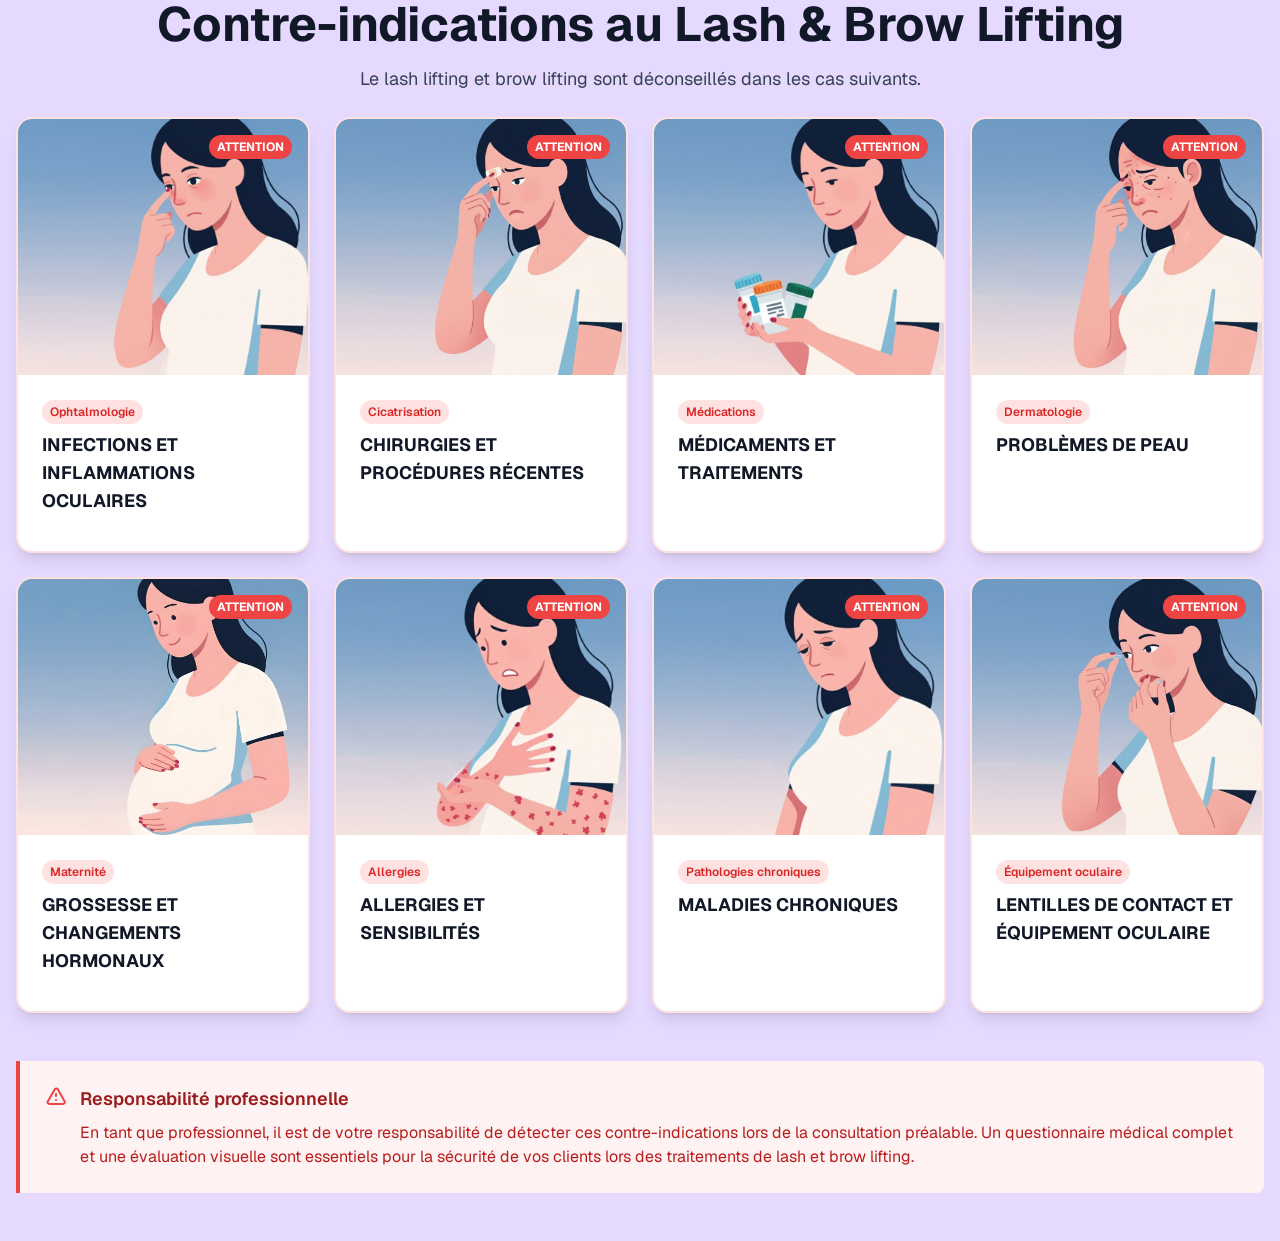
==== commit 79cc590e: "deploy: 51ba68aa83e0fbb782edc2ac887b4edae584bf0b" ====
--- a/index.html
+++ b/index.html
@@ -4,4 +4,4 @@
   --font-sans: __variable_245d8d;
   --font-mono: __variable_97c177;
 }
-        </style><script src="/_next/static/chunks/polyfills-42372ed130431b0a.js" noModule=""></script></head><body><div class="min-h-screen pb-12" style="background-color:#E6D9FF"><div class="container mx-auto"><header class="text-center mb-6"><h1 class="text-4xl md:text-5xl font-bold text-gray-900 mb-4 text-balance">Contre-indications au Lash &amp; Brow Lifting</h1><p class="text-lg text-gray-700 max-w-4xl mx-auto leading-relaxed">Le lash lifting et brow lifting sont déconseillés dans les cas suivants.</p></header><div class="grid grid-cols-1 md:grid-cols-2 lg:grid-cols-4 gap-6 px-4"><div data-card-id="1" class="group relative bg-white rounded-2xl shadow-lg hover:shadow-2xl transition-all duration-300 ease-out overflow-hidden border-2 border-red-100 hover:border-red-300 hover:scale-105 transform translate-y-8 opacity-0" style="transition-delay:0ms"><div class="absolute top-4 right-4 bg-red-500 text-white text-xs font-bold px-2 py-1 rounded-full z-10 transition-transform duration-200 group-hover:scale-110">ATTENTION</div><div class="relative h-64 overflow-hidden bg-gradient-to-br from-red-50 to-red-100"><img alt="INFECTIONS ET INFLAMMATIONS OCULAIRES" loading="lazy" decoding="async" data-nimg="fill" class="object-cover transition-transform duration-300 ease-out group-hover:scale-110" style="position:absolute;height:100%;width:100%;left:0;top:0;right:0;bottom:0;color:transparent" src="/images/infections-oculaires.png"/><div class="absolute inset-0 bg-red-600 bg-opacity-0 group-hover:bg-opacity-20 transition-all duration-300 ease-out"></div></div><div class="p-6"><div class="mb-2"><span class="text-xs font-semibold text-red-600 bg-red-100 px-2 py-1 rounded-full transition-colors duration-200 group-hover:bg-red-200">Ophtalmologie</span></div><h3 class="text-lg font-bold text-gray-900 mb-3 group-hover:text-red-700 transition-colors duration-200">INFECTIONS ET INFLAMMATIONS OCULAIRES</h3></div><div class="absolute inset-0 bg-red-600 bg-opacity-95 text-white p-6 opacity-0 group-hover:opacity-100 transition-all duration-300 ease-out flex flex-col justify-center transform translate-y-2 group-hover:translate-y-0"><div class="text-center"><div class="mb-4"><div class="w-12 h-12 bg-white bg-opacity-20 rounded-full flex items-center justify-center mx-auto mb-3 transition-transform duration-200 group-hover:scale-110"><svg class="w-6 h-6 text-white" fill="none" stroke="currentColor" viewBox="0 0 24 24"><path stroke-linecap="round" stroke-linejoin="round" stroke-width="2" d="M12 9v2m0 4h.01m-6.938 4h13.856c1.54 0 2.502-1.667 1.732-2.5L13.732 4c-.77-.833-1.964-.833-2.732 0L3.732 16.5c-.77.833.192 2.5 1.732 2.5z"></path></svg></div><h4 class="text-lg font-bold mb-2">Pourquoi cette contre-indication ?</h4></div><p class="text-sm leading-relaxed text-white text-opacity-90">Les infections actives peuvent se propager ou s&#x27;aggraver avec les produits chimiques. La proximité avec les yeux infectés crée un risque de contamination et de complications graves.</p></div></div></div><div data-card-id="2" class="group relative bg-white rounded-2xl shadow-lg hover:shadow-2xl transition-all duration-300 ease-out overflow-hidden border-2 border-red-100 hover:border-red-300 hover:scale-105 transform translate-y-8 opacity-0" style="transition-delay:80ms"><div class="absolute top-4 right-4 bg-red-500 text-white text-xs font-bold px-2 py-1 rounded-full z-10 transition-transform duration-200 group-hover:scale-110">ATTENTION</div><div class="relative h-64 overflow-hidden bg-gradient-to-br from-red-50 to-red-100"><img alt="CHIRURGIES ET PROCÉDURES RÉCENTES" loading="lazy" decoding="async" data-nimg="fill" class="object-cover transition-transform duration-300 ease-out group-hover:scale-110" style="position:absolute;height:100%;width:100%;left:0;top:0;right:0;bottom:0;color:transparent" src="/images/chirurgies-recentes.png"/><div class="absolute inset-0 bg-red-600 bg-opacity-0 group-hover:bg-opacity-20 transition-all duration-300 ease-out"></div></div><div class="p-6"><div class="mb-2"><span class="text-xs font-semibold text-red-600 bg-red-100 px-2 py-1 rounded-full transition-colors duration-200 group-hover:bg-red-200">Cicatrisation</span></div><h3 class="text-lg font-bold text-gray-900 mb-3 group-hover:text-red-700 transition-colors duration-200">CHIRURGIES ET PROCÉDURES RÉCENTES</h3></div><div class="absolute inset-0 bg-red-600 bg-opacity-95 text-white p-6 opacity-0 group-hover:opacity-100 transition-all duration-300 ease-out flex flex-col justify-center transform translate-y-2 group-hover:translate-y-0"><div class="text-center"><div class="mb-4"><div class="w-12 h-12 bg-white bg-opacity-20 rounded-full flex items-center justify-center mx-auto mb-3 transition-transform duration-200 group-hover:scale-110"><svg class="w-6 h-6 text-white" fill="none" stroke="currentColor" viewBox="0 0 24 24"><path stroke-linecap="round" stroke-linejoin="round" stroke-width="2" d="M12 9v2m0 4h.01m-6.938 4h13.856c1.54 0 2.502-1.667 1.732-2.5L13.732 4c-.77-.833-1.964-.833-2.732 0L3.732 16.5c-.77.833.192 2.5 1.732 2.5z"></path></svg></div><h4 class="text-lg font-bold mb-2">Pourquoi cette contre-indication ?</h4></div><p class="text-sm leading-relaxed text-white text-opacity-90">La peau et les tissus ont besoin de temps pour guérir complètement. Les produits chimiques peuvent interférer avec la cicatrisation et causer des complications.</p></div></div></div><div data-card-id="3" class="group relative bg-white rounded-2xl shadow-lg hover:shadow-2xl transition-all duration-300 ease-out overflow-hidden border-2 border-red-100 hover:border-red-300 hover:scale-105 transform translate-y-8 opacity-0" style="transition-delay:160ms"><div class="absolute top-4 right-4 bg-red-500 text-white text-xs font-bold px-2 py-1 rounded-full z-10 transition-transform duration-200 group-hover:scale-110">ATTENTION</div><div class="relative h-64 overflow-hidden bg-gradient-to-br from-red-50 to-red-100"><img alt="MÉDICAMENTS ET TRAITEMENTS" loading="lazy" decoding="async" data-nimg="fill" class="object-cover transition-transform duration-300 ease-out group-hover:scale-110" style="position:absolute;height:100%;width:100%;left:0;top:0;right:0;bottom:0;color:transparent" src="/images/medicaments-traitements.png"/><div class="absolute inset-0 bg-red-600 bg-opacity-0 group-hover:bg-opacity-20 transition-all duration-300 ease-out"></div></div><div class="p-6"><div class="mb-2"><span class="text-xs font-semibold text-red-600 bg-red-100 px-2 py-1 rounded-full transition-colors duration-200 group-hover:bg-red-200">Médications</span></div><h3 class="text-lg font-bold text-gray-900 mb-3 group-hover:text-red-700 transition-colors duration-200">MÉDICAMENTS ET TRAITEMENTS</h3></div><div class="absolute inset-0 bg-red-600 bg-opacity-95 text-white p-6 opacity-0 group-hover:opacity-100 transition-all duration-300 ease-out flex flex-col justify-center transform translate-y-2 group-hover:translate-y-0"><div class="text-center"><div class="mb-4"><div class="w-12 h-12 bg-white bg-opacity-20 rounded-full flex items-center justify-center mx-auto mb-3 transition-transform duration-200 group-hover:scale-110"><svg class="w-6 h-6 text-white" fill="none" stroke="currentColor" viewBox="0 0 24 24"><path stroke-linecap="round" stroke-linejoin="round" stroke-width="2" d="M12 9v2m0 4h.01m-6.938 4h13.856c1.54 0 2.502-1.667 1.732-2.5L13.732 4c-.77-.833-1.964-.833-2.732 0L3.732 16.5c-.77.833.192 2.5 1.732 2.5z"></path></svg></div><h4 class="text-lg font-bold mb-2">Pourquoi cette contre-indication ?</h4></div><p class="text-sm leading-relaxed text-white text-opacity-90">Certains médicaments affectent la coagulation du sang ou la sensibilité de la peau. Les interactions peuvent causer des saignements ou des réactions imprévisibles.</p></div></div></div><div data-card-id="4" class="group relative bg-white rounded-2xl shadow-lg hover:shadow-2xl transition-all duration-300 ease-out overflow-hidden border-2 border-red-100 hover:border-red-300 hover:scale-105 transform translate-y-8 opacity-0" style="transition-delay:240ms"><div class="absolute top-4 right-4 bg-red-500 text-white text-xs font-bold px-2 py-1 rounded-full z-10 transition-transform duration-200 group-hover:scale-110">ATTENTION</div><div class="relative h-64 overflow-hidden bg-gradient-to-br from-red-50 to-red-100"><img alt="PROBLÈMES DE PEAU" loading="lazy" decoding="async" data-nimg="fill" class="object-cover transition-transform duration-300 ease-out group-hover:scale-110" style="position:absolute;height:100%;width:100%;left:0;top:0;right:0;bottom:0;color:transparent" src="/images/problemes-peau.png"/><div class="absolute inset-0 bg-red-600 bg-opacity-0 group-hover:bg-opacity-20 transition-all duration-300 ease-out"></div></div><div class="p-6"><div class="mb-2"><span class="text-xs font-semibold text-red-600 bg-red-100 px-2 py-1 rounded-full transition-colors duration-200 group-hover:bg-red-200">Dermatologie</span></div><h3 class="text-lg font-bold text-gray-900 mb-3 group-hover:text-red-700 transition-colors duration-200">PROBLÈMES DE PEAU</h3></div><div class="absolute inset-0 bg-red-600 bg-opacity-95 text-white p-6 opacity-0 group-hover:opacity-100 transition-all duration-300 ease-out flex flex-col justify-center transform translate-y-2 group-hover:translate-y-0"><div class="text-center"><div class="mb-4"><div class="w-12 h-12 bg-white bg-opacity-20 rounded-full flex items-center justify-center mx-auto mb-3 transition-transform duration-200 group-hover:scale-110"><svg class="w-6 h-6 text-white" fill="none" stroke="currentColor" viewBox="0 0 24 24"><path stroke-linecap="round" stroke-linejoin="round" stroke-width="2" d="M12 9v2m0 4h.01m-6.938 4h13.856c1.54 0 2.502-1.667 1.732-2.5L13.732 4c-.77-.833-1.964-.833-2.732 0L3.732 16.5c-.77.833.192 2.5 1.732 2.5z"></path></svg></div><h4 class="text-lg font-bold mb-2">Pourquoi cette contre-indication ?</h4></div><p class="text-sm leading-relaxed text-white text-opacity-90">Les conditions comme l&#x27;eczéma ou le psoriasis créent une barrière cutanée compromise. Les produits chimiques peuvent déclencher des poussées inflammatoires.</p></div></div></div><div data-card-id="5" class="group relative bg-white rounded-2xl shadow-lg hover:shadow-2xl transition-all duration-300 ease-out overflow-hidden border-2 border-red-100 hover:border-red-300 hover:scale-105 transform translate-y-8 opacity-0" style="transition-delay:320ms"><div class="absolute top-4 right-4 bg-red-500 text-white text-xs font-bold px-2 py-1 rounded-full z-10 transition-transform duration-200 group-hover:scale-110">ATTENTION</div><div class="relative h-64 overflow-hidden bg-gradient-to-br from-red-50 to-red-100"><img alt="GROSSESSE ET CHANGEMENTS HORMONAUX" loading="lazy" decoding="async" data-nimg="fill" class="object-cover transition-transform duration-300 ease-out group-hover:scale-110" style="position:absolute;height:100%;width:100%;left:0;top:0;right:0;bottom:0;color:transparent" src="/images/grossesse-hormonaux.png"/><div class="absolute inset-0 bg-red-600 bg-opacity-0 group-hover:bg-opacity-20 transition-all duration-300 ease-out"></div></div><div class="p-6"><div class="mb-2"><span class="text-xs font-semibold text-red-600 bg-red-100 px-2 py-1 rounded-full transition-colors duration-200 group-hover:bg-red-200">Maternité</span></div><h3 class="text-lg font-bold text-gray-900 mb-3 group-hover:text-red-700 transition-colors duration-200">GROSSESSE ET CHANGEMENTS HORMONAUX</h3></div><div class="absolute inset-0 bg-red-600 bg-opacity-95 text-white p-6 opacity-0 group-hover:opacity-100 transition-all duration-300 ease-out flex flex-col justify-center transform translate-y-2 group-hover:translate-y-0"><div class="text-center"><div class="mb-4"><div class="w-12 h-12 bg-white bg-opacity-20 rounded-full flex items-center justify-center mx-auto mb-3 transition-transform duration-200 group-hover:scale-110"><svg class="w-6 h-6 text-white" fill="none" stroke="currentColor" viewBox="0 0 24 24"><path stroke-linecap="round" stroke-linejoin="round" stroke-width="2" d="M12 9v2m0 4h.01m-6.938 4h13.856c1.54 0 2.502-1.667 1.732-2.5L13.732 4c-.77-.833-1.964-.833-2.732 0L3.732 16.5c-.77.833.192 2.5 1.732 2.5z"></path></svg></div><h4 class="text-lg font-bold mb-2">Pourquoi cette contre-indication ?</h4></div><p class="text-sm leading-relaxed text-white text-opacity-90">Les changements hormonaux affectent la réaction de la peau et des poils. Les résultats peuvent être imprévisibles et la sécurité pendant la grossesse n&#x27;est pas établie.</p></div></div></div><div data-card-id="6" class="group relative bg-white rounded-2xl shadow-lg hover:shadow-2xl transition-all duration-300 ease-out overflow-hidden border-2 border-red-100 hover:border-red-300 hover:scale-105 transform translate-y-8 opacity-0" style="transition-delay:400ms"><div class="absolute top-4 right-4 bg-red-500 text-white text-xs font-bold px-2 py-1 rounded-full z-10 transition-transform duration-200 group-hover:scale-110">ATTENTION</div><div class="relative h-64 overflow-hidden bg-gradient-to-br from-red-50 to-red-100"><img alt="ALLERGIES ET SENSIBILITÉS" loading="lazy" decoding="async" data-nimg="fill" class="object-cover transition-transform duration-300 ease-out group-hover:scale-110" style="position:absolute;height:100%;width:100%;left:0;top:0;right:0;bottom:0;color:transparent" src="/images/allergies-composants.png"/><div class="absolute inset-0 bg-red-600 bg-opacity-0 group-hover:bg-opacity-20 transition-all duration-300 ease-out"></div></div><div class="p-6"><div class="mb-2"><span class="text-xs font-semibold text-red-600 bg-red-100 px-2 py-1 rounded-full transition-colors duration-200 group-hover:bg-red-200">Allergies</span></div><h3 class="text-lg font-bold text-gray-900 mb-3 group-hover:text-red-700 transition-colors duration-200">ALLERGIES ET SENSIBILITÉS</h3></div><div class="absolute inset-0 bg-red-600 bg-opacity-95 text-white p-6 opacity-0 group-hover:opacity-100 transition-all duration-300 ease-out flex flex-col justify-center transform translate-y-2 group-hover:translate-y-0"><div class="text-center"><div class="mb-4"><div class="w-12 h-12 bg-white bg-opacity-20 rounded-full flex items-center justify-center mx-auto mb-3 transition-transform duration-200 group-hover:scale-110"><svg class="w-6 h-6 text-white" fill="none" stroke="currentColor" viewBox="0 0 24 24"><path stroke-linecap="round" stroke-linejoin="round" stroke-width="2" d="M12 9v2m0 4h.01m-6.938 4h13.856c1.54 0 2.502-1.667 1.732-2.5L13.732 4c-.77-.833-1.964-.833-2.732 0L3.732 16.5c-.77.833.192 2.5 1.732 2.5z"></path></svg></div><h4 class="text-lg font-bold mb-2">Pourquoi cette contre-indication ?</h4></div><p class="text-sm leading-relaxed text-white text-opacity-90">Les personnes allergiques risquent des réactions graves : gonflements, éruptions, difficultés respiratoires. Un test de patch raté indique un risque élevé.</p></div></div></div><div data-card-id="7" class="group relative bg-white rounded-2xl shadow-lg hover:shadow-2xl transition-all duration-300 ease-out overflow-hidden border-2 border-red-100 hover:border-red-300 hover:scale-105 transform translate-y-8 opacity-0" style="transition-delay:480ms"><div class="absolute top-4 right-4 bg-red-500 text-white text-xs font-bold px-2 py-1 rounded-full z-10 transition-transform duration-200 group-hover:scale-110">ATTENTION</div><div class="relative h-64 overflow-hidden bg-gradient-to-br from-red-50 to-red-100"><img alt="MALADIES CHRONIQUES" loading="lazy" decoding="async" data-nimg="fill" class="object-cover transition-transform duration-300 ease-out group-hover:scale-110" style="position:absolute;height:100%;width:100%;left:0;top:0;right:0;bottom:0;color:transparent" src="/images/maladies-dermatologiques.png"/><div class="absolute inset-0 bg-red-600 bg-opacity-0 group-hover:bg-opacity-20 transition-all duration-300 ease-out"></div></div><div class="p-6"><div class="mb-2"><span class="text-xs font-semibold text-red-600 bg-red-100 px-2 py-1 rounded-full transition-colors duration-200 group-hover:bg-red-200">Pathologies chroniques</span></div><h3 class="text-lg font-bold text-gray-900 mb-3 group-hover:text-red-700 transition-colors duration-200">MALADIES CHRONIQUES</h3></div><div class="absolute inset-0 bg-red-600 bg-opacity-95 text-white p-6 opacity-0 group-hover:opacity-100 transition-all duration-300 ease-out flex flex-col justify-center transform translate-y-2 group-hover:translate-y-0"><div class="text-center"><div class="mb-4"><div class="w-12 h-12 bg-white bg-opacity-20 rounded-full flex items-center justify-center mx-auto mb-3 transition-transform duration-200 group-hover:scale-110"><svg class="w-6 h-6 text-white" fill="none" stroke="currentColor" viewBox="0 0 24 24"><path stroke-linecap="round" stroke-linejoin="round" stroke-width="2" d="M12 9v2m0 4h.01m-6.938 4h13.856c1.54 0 2.502-1.667 1.732-2.5L13.732 4c-.77-.833-1.964-.833-2.732 0L3.732 16.5c-.77.833.192 2.5 1.732 2.5z"></path></svg></div><h4 class="text-lg font-bold mb-2">Pourquoi cette contre-indication ?</h4></div><p class="text-sm leading-relaxed text-white text-opacity-90">Ces conditions affectent la circulation, la cicatrisation et la réponse immunitaire. Le risque de complications est significativement augmenté.</p></div></div></div><div data-card-id="8" class="group relative bg-white rounded-2xl shadow-lg hover:shadow-2xl transition-all duration-300 ease-out overflow-hidden border-2 border-red-100 hover:border-red-300 hover:scale-105 transform translate-y-8 opacity-0" style="transition-delay:560ms"><div class="absolute top-4 right-4 bg-red-500 text-white text-xs font-bold px-2 py-1 rounded-full z-10 transition-transform duration-200 group-hover:scale-110">ATTENTION</div><div class="relative h-64 overflow-hidden bg-gradient-to-br from-red-50 to-red-100"><img alt="LENTILLES DE CONTACT ET ÉQUIPEMENT OCULAIRE" loading="lazy" decoding="async" data-nimg="fill" class="object-cover transition-transform duration-300 ease-out group-hover:scale-110" style="position:absolute;height:100%;width:100%;left:0;top:0;right:0;bottom:0;color:transparent" src="/images/lentilles-equipement.png"/><div class="absolute inset-0 bg-red-600 bg-opacity-0 group-hover:bg-opacity-20 transition-all duration-300 ease-out"></div></div><div class="p-6"><div class="mb-2"><span class="text-xs font-semibold text-red-600 bg-red-100 px-2 py-1 rounded-full transition-colors duration-200 group-hover:bg-red-200">Équipement oculaire</span></div><h3 class="text-lg font-bold text-gray-900 mb-3 group-hover:text-red-700 transition-colors duration-200">LENTILLES DE CONTACT ET ÉQUIPEMENT OCULAIRE</h3></div><div class="absolute inset-0 bg-red-600 bg-opacity-95 text-white p-6 opacity-0 group-hover:opacity-100 transition-all duration-300 ease-out flex flex-col justify-center transform translate-y-2 group-hover:translate-y-0"><div class="text-center"><div class="mb-4"><div class="w-12 h-12 bg-white bg-opacity-20 rounded-full flex items-center justify-center mx-auto mb-3 transition-transform duration-200 group-hover:scale-110"><svg class="w-6 h-6 text-white" fill="none" stroke="currentColor" viewBox="0 0 24 24"><path stroke-linecap="round" stroke-linejoin="round" stroke-width="2" d="M12 9v2m0 4h.01m-6.938 4h13.856c1.54 0 2.502-1.667 1.732-2.5L13.732 4c-.77-.833-1.964-.833-2.732 0L3.732 16.5c-.77.833.192 2.5 1.732 2.5z"></path></svg></div><h4 class="text-lg font-bold mb-2">Pourquoi cette contre-indication ?</h4></div><p class="text-sm leading-relaxed text-white text-opacity-90">Les lentilles doivent être retirées pour permettre un rinçage oculaire d&#x27;urgence si nécessaire. L&#x27;équipement oculaire peut interférer avec la sécurité du traitement.</p></div></div></div></div><div class="mt-12 bg-red-50 border-l-4 border-red-500 p-6 mx-4 rounded-r-lg"><div class="flex items-start"><div class="flex-shrink-0"><svg class="w-6 h-6 text-red-500" fill="none" stroke="currentColor" viewBox="0 0 24 24"><path stroke-linecap="round" stroke-linejoin="round" stroke-width="2" d="M12 9v2m0 4h.01m-6.938 4h13.856c1.54 0 2.502-1.667 1.732-2.5L13.732 4c-.77-.833-1.964-.833-2.732 0L3.732 16.5c-.77.833.192 2.5 1.732 2.5z"></path></svg></div><div class="ml-3"><h3 class="text-lg font-semibold text-red-800 mb-2">Responsabilité professionnelle</h3><p class="text-red-700">En tant que professionnel, il est de votre responsabilité de détecter ces contre-indications lors de la consultation préalable. Un questionnaire médical complet et une évaluation visuelle sont essentiels pour la sécurité de vos clients lors des traitements de lash et brow lifting.</p></div></div></div></div></div><!--$!--><template data-dgst="BAILOUT_TO_CLIENT_SIDE_RENDERING"></template><!--/$--><script src="/_next/static/chunks/webpack-6c6f45ad37dcc6bd.js" async=""></script><script>(self.__next_f=self.__next_f||[]).push([0]);self.__next_f.push([2,null])</script><script>self.__next_f.push([1,"1:HL[\"/_next/static/media/27834908180db20f-s.p.woff2\",\"font\",{\"crossOrigin\":\"\",\"type\":\"font/woff2\"}]\n2:HL[\"/_next/static/media/78fec81b34c4a365.p.woff2\",\"font\",{\"crossOrigin\":\"\",\"type\":\"font/woff2\"}]\n3:HL[\"/_next/static/css/efcce7435b0b07a7.css\",\"style\"]\n"])</script><script>self.__next_f.push([1,"4:I[7266,[],\"\"]\n6:I[2415,[\"536\",\"static/chunks/536-fef070b106dc9b41.js\",\"931\",\"static/chunks/app/page-b3dd9872ee7b2694.js\"],\"default\"]\n7:I[2110,[],\"\"]\n8:I[4718,[],\"\"]\n9:I[1781,[\"185\",\"static/chunks/app/layout-9a7a2c04b3a315e2.js\"],\"Analytics\"]\nb:I[4735,[],\"\"]\nc:[]\n"])</script><script>self.__next_f.push([1,"0:[\"$\",\"$L4\",null,{\"buildId\":\"BWWDse69QB_j3ehim4viM\",\"assetPrefix\":\"\",\"urlParts\":[\"\",\"\"],\"initialTree\":[\"\",{\"children\":[\"__PAGE__\",{}]},\"$undefined\",\"$undefined\",true],\"initialSeedData\":[\"\",{\"children\":[\"__PAGE__\",{},[[\"$L5\",[\"$\",\"div\",null,{\"className\":\"min-h-screen pb-12\",\"style\":{\"backgroundColor\":\"#E6D9FF\"},\"children\":[\"$\",\"div\",null,{\"className\":\"container mx-auto\",\"children\":[[\"$\",\"header\",null,{\"className\":\"text-center mb-6\",\"children\":[[\"$\",\"h1\",null,{\"className\":\"text-4xl md:text-5xl font-bold text-gray-900 mb-4 text-balance\",\"children\":\"Contre-indications au Lash \u0026 Brow Lifting\"}],[\"$\",\"p\",null,{\"className\":\"text-lg text-gray-700 max-w-4xl mx-auto leading-relaxed\",\"children\":\"Le lash lifting et brow lifting sont déconseillés dans les cas suivants.\"}]]}],[\"$\",\"$L6\",null,{}],[\"$\",\"div\",null,{\"className\":\"mt-12 bg-red-50 border-l-4 border-red-500 p-6 mx-4 rounded-r-lg\",\"children\":[\"$\",\"div\",null,{\"className\":\"flex items-start\",\"children\":[[\"$\",\"div\",null,{\"className\":\"flex-shrink-0\",\"children\":[\"$\",\"svg\",null,{\"className\":\"w-6 h-6 text-red-500\",\"fill\":\"none\",\"stroke\":\"currentColor\",\"viewBox\":\"0 0 24 24\",\"children\":[\"$\",\"path\",null,{\"strokeLinecap\":\"round\",\"strokeLinejoin\":\"round\",\"strokeWidth\":2,\"d\":\"M12 9v2m0 4h.01m-6.938 4h13.856c1.54 0 2.502-1.667 1.732-2.5L13.732 4c-.77-.833-1.964-.833-2.732 0L3.732 16.5c-.77.833.192 2.5 1.732 2.5z\"}]}]}],[\"$\",\"div\",null,{\"className\":\"ml-3\",\"children\":[[\"$\",\"h3\",null,{\"className\":\"text-lg font-semibold text-red-800 mb-2\",\"children\":\"Responsabilité professionnelle\"}],[\"$\",\"p\",null,{\"className\":\"text-red-700\",\"children\":\"En tant que professionnel, il est de votre responsabilité de détecter ces contre-indications lors de la consultation préalable. Un questionnaire médical complet et une évaluation visuelle sont essentiels pour la sécurité de vos clients lors des traitements de lash et brow lifting.\"}]]}]]}]}]]}]}],null],null],null]},[[[[\"$\",\"link\",\"0\",{\"rel\":\"stylesheet\",\"href\":\"/_next/static/css/efcce7435b0b07a7.css\",\"precedence\":\"next\",\"crossOrigin\":\"$undefined\"}]],[\"$\",\"html\",null,{\"lang\":\"en\",\"children\":[[\"$\",\"head\",null,{\"children\":[\"$\",\"style\",null,{\"children\":\"\\nhtml {\\n  font-family: '__GeistSans_245d8d', '__GeistSans_Fallback_245d8d';\\n  --font-sans: __variable_245d8d;\\n  --font-mono: __variable_97c177;\\n}\\n        \"}]}],[\"$\",\"body\",null,{\"children\":[[\"$\",\"$L7\",null,{\"parallelRouterKey\":\"children\",\"segmentPath\":[\"children\"],\"error\":\"$undefined\",\"errorStyles\":\"$undefined\",\"errorScripts\":\"$undefined\",\"template\":[\"$\",\"$L8\",null,{}],\"templateStyles\":\"$undefined\",\"templateScripts\":\"$undefined\",\"notFound\":[[\"$\",\"title\",null,{\"children\":\"404: This page could not be found.\"}],[\"$\",\"div\",null,{\"style\":{\"fontFamily\":\"system-ui,\\\"Segoe UI\\\",Roboto,Helvetica,Arial,sans-serif,\\\"Apple Color Emoji\\\",\\\"Segoe UI Emoji\\\"\",\"height\":\"100vh\",\"textAlign\":\"center\",\"display\":\"flex\",\"flexDirection\":\"column\",\"alignItems\":\"center\",\"justifyContent\":\"center\"},\"children\":[\"$\",\"div\",null,{\"children\":[[\"$\",\"style\",null,{\"dangerouslySetInnerHTML\":{\"__html\":\"body{color:#000;background:#fff;margin:0}.next-error-h1{border-right:1px solid rgba(0,0,0,.3)}@media (prefers-color-scheme:dark){body{color:#fff;background:#000}.next-error-h1{border-right:1px solid rgba(255,255,255,.3)}}\"}}],[\"$\",\"h1\",null,{\"className\":\"next-error-h1\",\"style\":{\"display\":\"inline-block\",\"margin\":\"0 20px 0 0\",\"padding\":\"0 23px 0 0\",\"fontSize\":24,\"fontWeight\":500,\"verticalAlign\":\"top\",\"lineHeight\":\"49px\"},\"children\":\"404\"}],[\"$\",\"div\",null,{\"style\":{\"display\":\"inline-block\"},\"children\":[\"$\",\"h2\",null,{\"style\":{\"fontSize\":14,\"fontWeight\":400,\"lineHeight\":\"49px\",\"margin\":0},\"children\":\"This page could not be found.\"}]}]]}]}]],\"notFoundStyles\":[]}],[\"$\",\"$L9\",null,{}]]}]]}]],null],null],\"couldBeIntercepted\":false,\"initialHead\":[null,\"$La\"],\"globalErrorComponent\":\"$b\",\"missingSlots\":\"$Wc\"}]\n"])</script><script>self.__next_f.push([1,"a:[[\"$\",\"meta\",\"0\",{\"name\":\"viewport\",\"content\":\"width=device-width, initial-scale=1\"}],[\"$\",\"meta\",\"1\",{\"charSet\":\"utf-8\"}],[\"$\",\"title\",\"2\",{\"children\":\"v0 App\"}],[\"$\",\"meta\",\"3\",{\"name\":\"description\",\"content\":\"Created with v0\"}],[\"$\",\"meta\",\"4\",{\"name\":\"generator\",\"content\":\"v0.app\"}],[\"$\",\"meta\",\"5\",{\"name\":\"next-size-adjust\"}]]\n5:null\n"])</script></body></html>+        </style><script src="/_next/static/chunks/polyfills-42372ed130431b0a.js" noModule=""></script></head><body><div class="min-h-screen pb-12" style="background-color:#E6D9FF"><div class="container mx-auto"><header class="text-center mb-6"><h1 class="text-4xl md:text-5xl font-bold text-gray-900 mb-4 text-balance">Contre-indications au Lash &amp; Brow Lifting</h1><p class="text-lg text-gray-700 max-w-4xl mx-auto leading-relaxed">Le lash lifting et brow lifting sont déconseillés dans les cas suivants.</p></header><div class="grid grid-cols-1 md:grid-cols-2 lg:grid-cols-4 gap-6 px-4"><div data-card-id="1" class="group relative bg-white rounded-2xl shadow-lg hover:shadow-2xl transition-all duration-300 ease-out overflow-hidden border-2 border-red-100 hover:border-red-300 hover:scale-105 transform translate-y-8 opacity-0" style="transition-delay:0ms"><div class="absolute top-4 right-4 bg-red-500 text-white text-xs font-bold px-2 py-1 rounded-full z-10 transition-transform duration-200 group-hover:scale-110">ATTENTION</div><div class="relative h-64 overflow-hidden bg-gradient-to-br from-red-50 to-red-100"><img alt="INFECTIONS ET INFLAMMATIONS OCULAIRES" loading="lazy" decoding="async" data-nimg="fill" class="object-cover transition-transform duration-300 ease-out group-hover:scale-110" style="position:absolute;height:100%;width:100%;left:0;top:0;right:0;bottom:0;color:transparent" src="/images/infections-oculaires.png"/><div class="absolute inset-0 bg-red-600 bg-opacity-0 group-hover:bg-opacity-20 transition-all duration-300 ease-out"></div></div><div class="p-6"><div class="mb-2"><span class="text-xs font-semibold text-red-600 bg-red-100 px-2 py-1 rounded-full transition-colors duration-200 group-hover:bg-red-200">Ophtalmologie</span></div><h3 class="text-lg font-bold text-gray-900 mb-3 group-hover:text-red-700 transition-colors duration-200">INFECTIONS ET INFLAMMATIONS OCULAIRES</h3></div><div class="absolute inset-0 bg-red-600 bg-opacity-95 text-white p-6 opacity-0 group-hover:opacity-100 transition-all duration-300 ease-out flex flex-col justify-center transform translate-y-2 group-hover:translate-y-0"><div class="text-center"><div class="mb-4"><div class="w-12 h-12 bg-white bg-opacity-20 rounded-full flex items-center justify-center mx-auto mb-3 transition-transform duration-200 group-hover:scale-110"><svg class="w-6 h-6 text-white" fill="none" stroke="currentColor" viewBox="0 0 24 24"><path stroke-linecap="round" stroke-linejoin="round" stroke-width="2" d="M12 9v2m0 4h.01m-6.938 4h13.856c1.54 0 2.502-1.667 1.732-2.5L13.732 4c-.77-.833-1.964-.833-2.732 0L3.732 16.5c-.77.833.192 2.5 1.732 2.5z"></path></svg></div><h4 class="text-lg font-bold mb-2">Pourquoi cette contre-indication ?</h4></div><p class="text-sm leading-relaxed text-white text-opacity-90">Les infections actives peuvent se propager ou s&#x27;aggraver avec les produits chimiques. La proximité avec les yeux infectés crée un risque de contamination et de complications graves.</p></div></div></div><div data-card-id="2" class="group relative bg-white rounded-2xl shadow-lg hover:shadow-2xl transition-all duration-300 ease-out overflow-hidden border-2 border-red-100 hover:border-red-300 hover:scale-105 transform translate-y-8 opacity-0" style="transition-delay:80ms"><div class="absolute top-4 right-4 bg-red-500 text-white text-xs font-bold px-2 py-1 rounded-full z-10 transition-transform duration-200 group-hover:scale-110">ATTENTION</div><div class="relative h-64 overflow-hidden bg-gradient-to-br from-red-50 to-red-100"><img alt="CHIRURGIES ET PROCÉDURES RÉCENTES" loading="lazy" decoding="async" data-nimg="fill" class="object-cover transition-transform duration-300 ease-out group-hover:scale-110" style="position:absolute;height:100%;width:100%;left:0;top:0;right:0;bottom:0;color:transparent" src="/images/chirurgies-recentes.png"/><div class="absolute inset-0 bg-red-600 bg-opacity-0 group-hover:bg-opacity-20 transition-all duration-300 ease-out"></div></div><div class="p-6"><div class="mb-2"><span class="text-xs font-semibold text-red-600 bg-red-100 px-2 py-1 rounded-full transition-colors duration-200 group-hover:bg-red-200">Cicatrisation</span></div><h3 class="text-lg font-bold text-gray-900 mb-3 group-hover:text-red-700 transition-colors duration-200">CHIRURGIES ET PROCÉDURES RÉCENTES</h3></div><div class="absolute inset-0 bg-red-600 bg-opacity-95 text-white p-6 opacity-0 group-hover:opacity-100 transition-all duration-300 ease-out flex flex-col justify-center transform translate-y-2 group-hover:translate-y-0"><div class="text-center"><div class="mb-4"><div class="w-12 h-12 bg-white bg-opacity-20 rounded-full flex items-center justify-center mx-auto mb-3 transition-transform duration-200 group-hover:scale-110"><svg class="w-6 h-6 text-white" fill="none" stroke="currentColor" viewBox="0 0 24 24"><path stroke-linecap="round" stroke-linejoin="round" stroke-width="2" d="M12 9v2m0 4h.01m-6.938 4h13.856c1.54 0 2.502-1.667 1.732-2.5L13.732 4c-.77-.833-1.964-.833-2.732 0L3.732 16.5c-.77.833.192 2.5 1.732 2.5z"></path></svg></div><h4 class="text-lg font-bold mb-2">Pourquoi cette contre-indication ?</h4></div><p class="text-sm leading-relaxed text-white text-opacity-90">La peau et les tissus ont besoin de temps pour guérir complètement. Les produits chimiques peuvent interférer avec la cicatrisation et causer des complications.</p></div></div></div><div data-card-id="3" class="group relative bg-white rounded-2xl shadow-lg hover:shadow-2xl transition-all duration-300 ease-out overflow-hidden border-2 border-red-100 hover:border-red-300 hover:scale-105 transform translate-y-8 opacity-0" style="transition-delay:160ms"><div class="absolute top-4 right-4 bg-red-500 text-white text-xs font-bold px-2 py-1 rounded-full z-10 transition-transform duration-200 group-hover:scale-110">ATTENTION</div><div class="relative h-64 overflow-hidden bg-gradient-to-br from-red-50 to-red-100"><img alt="MÉDICAMENTS ET TRAITEMENTS" loading="lazy" decoding="async" data-nimg="fill" class="object-cover transition-transform duration-300 ease-out group-hover:scale-110" style="position:absolute;height:100%;width:100%;left:0;top:0;right:0;bottom:0;color:transparent" src="/images/medicaments-traitements.png"/><div class="absolute inset-0 bg-red-600 bg-opacity-0 group-hover:bg-opacity-20 transition-all duration-300 ease-out"></div></div><div class="p-6"><div class="mb-2"><span class="text-xs font-semibold text-red-600 bg-red-100 px-2 py-1 rounded-full transition-colors duration-200 group-hover:bg-red-200">Médications</span></div><h3 class="text-lg font-bold text-gray-900 mb-3 group-hover:text-red-700 transition-colors duration-200">MÉDICAMENTS ET TRAITEMENTS</h3></div><div class="absolute inset-0 bg-red-600 bg-opacity-95 text-white p-6 opacity-0 group-hover:opacity-100 transition-all duration-300 ease-out flex flex-col justify-center transform translate-y-2 group-hover:translate-y-0"><div class="text-center"><div class="mb-4"><div class="w-12 h-12 bg-white bg-opacity-20 rounded-full flex items-center justify-center mx-auto mb-3 transition-transform duration-200 group-hover:scale-110"><svg class="w-6 h-6 text-white" fill="none" stroke="currentColor" viewBox="0 0 24 24"><path stroke-linecap="round" stroke-linejoin="round" stroke-width="2" d="M12 9v2m0 4h.01m-6.938 4h13.856c1.54 0 2.502-1.667 1.732-2.5L13.732 4c-.77-.833-1.964-.833-2.732 0L3.732 16.5c-.77.833.192 2.5 1.732 2.5z"></path></svg></div><h4 class="text-lg font-bold mb-2">Pourquoi cette contre-indication ?</h4></div><p class="text-sm leading-relaxed text-white text-opacity-90">Certains médicaments affectent la coagulation du sang ou la sensibilité de la peau. Les interactions peuvent causer des saignements ou des réactions imprévisibles.</p></div></div></div><div data-card-id="4" class="group relative bg-white rounded-2xl shadow-lg hover:shadow-2xl transition-all duration-300 ease-out overflow-hidden border-2 border-red-100 hover:border-red-300 hover:scale-105 transform translate-y-8 opacity-0" style="transition-delay:240ms"><div class="absolute top-4 right-4 bg-red-500 text-white text-xs font-bold px-2 py-1 rounded-full z-10 transition-transform duration-200 group-hover:scale-110">ATTENTION</div><div class="relative h-64 overflow-hidden bg-gradient-to-br from-red-50 to-red-100"><img alt="PROBLÈMES DE PEAU" loading="lazy" decoding="async" data-nimg="fill" class="object-cover transition-transform duration-300 ease-out group-hover:scale-110" style="position:absolute;height:100%;width:100%;left:0;top:0;right:0;bottom:0;color:transparent" src="/images/problemes-peau.png"/><div class="absolute inset-0 bg-red-600 bg-opacity-0 group-hover:bg-opacity-20 transition-all duration-300 ease-out"></div></div><div class="p-6"><div class="mb-2"><span class="text-xs font-semibold text-red-600 bg-red-100 px-2 py-1 rounded-full transition-colors duration-200 group-hover:bg-red-200">Dermatologie</span></div><h3 class="text-lg font-bold text-gray-900 mb-3 group-hover:text-red-700 transition-colors duration-200">PROBLÈMES DE PEAU</h3></div><div class="absolute inset-0 bg-red-600 bg-opacity-95 text-white p-6 opacity-0 group-hover:opacity-100 transition-all duration-300 ease-out flex flex-col justify-center transform translate-y-2 group-hover:translate-y-0"><div class="text-center"><div class="mb-4"><div class="w-12 h-12 bg-white bg-opacity-20 rounded-full flex items-center justify-center mx-auto mb-3 transition-transform duration-200 group-hover:scale-110"><svg class="w-6 h-6 text-white" fill="none" stroke="currentColor" viewBox="0 0 24 24"><path stroke-linecap="round" stroke-linejoin="round" stroke-width="2" d="M12 9v2m0 4h.01m-6.938 4h13.856c1.54 0 2.502-1.667 1.732-2.5L13.732 4c-.77-.833-1.964-.833-2.732 0L3.732 16.5c-.77.833.192 2.5 1.732 2.5z"></path></svg></div><h4 class="text-lg font-bold mb-2">Pourquoi cette contre-indication ?</h4></div><p class="text-sm leading-relaxed text-white text-opacity-90">Les conditions comme l&#x27;eczéma ou le psoriasis créent une barrière cutanée compromise. Les produits chimiques peuvent déclencher des poussées inflammatoires.</p></div></div></div><div data-card-id="5" class="group relative bg-white rounded-2xl shadow-lg hover:shadow-2xl transition-all duration-300 ease-out overflow-hidden border-2 border-red-100 hover:border-red-300 hover:scale-105 transform translate-y-8 opacity-0" style="transition-delay:320ms"><div class="absolute top-4 right-4 bg-red-500 text-white text-xs font-bold px-2 py-1 rounded-full z-10 transition-transform duration-200 group-hover:scale-110">ATTENTION</div><div class="relative h-64 overflow-hidden bg-gradient-to-br from-red-50 to-red-100"><img alt="GROSSESSE ET CHANGEMENTS HORMONAUX" loading="lazy" decoding="async" data-nimg="fill" class="object-cover transition-transform duration-300 ease-out group-hover:scale-110" style="position:absolute;height:100%;width:100%;left:0;top:0;right:0;bottom:0;color:transparent" src="/images/grossesse-hormonaux.png"/><div class="absolute inset-0 bg-red-600 bg-opacity-0 group-hover:bg-opacity-20 transition-all duration-300 ease-out"></div></div><div class="p-6"><div class="mb-2"><span class="text-xs font-semibold text-red-600 bg-red-100 px-2 py-1 rounded-full transition-colors duration-200 group-hover:bg-red-200">Maternité</span></div><h3 class="text-lg font-bold text-gray-900 mb-3 group-hover:text-red-700 transition-colors duration-200">GROSSESSE ET CHANGEMENTS HORMONAUX</h3></div><div class="absolute inset-0 bg-red-600 bg-opacity-95 text-white p-6 opacity-0 group-hover:opacity-100 transition-all duration-300 ease-out flex flex-col justify-center transform translate-y-2 group-hover:translate-y-0"><div class="text-center"><div class="mb-4"><div class="w-12 h-12 bg-white bg-opacity-20 rounded-full flex items-center justify-center mx-auto mb-3 transition-transform duration-200 group-hover:scale-110"><svg class="w-6 h-6 text-white" fill="none" stroke="currentColor" viewBox="0 0 24 24"><path stroke-linecap="round" stroke-linejoin="round" stroke-width="2" d="M12 9v2m0 4h.01m-6.938 4h13.856c1.54 0 2.502-1.667 1.732-2.5L13.732 4c-.77-.833-1.964-.833-2.732 0L3.732 16.5c-.77.833.192 2.5 1.732 2.5z"></path></svg></div><h4 class="text-lg font-bold mb-2">Pourquoi cette contre-indication ?</h4></div><p class="text-sm leading-relaxed text-white text-opacity-90">Les changements hormonaux affectent la réaction de la peau et des poils. Les résultats peuvent être imprévisibles et la sécurité pendant la grossesse n&#x27;est pas établie.</p></div></div></div><div data-card-id="6" class="group relative bg-white rounded-2xl shadow-lg hover:shadow-2xl transition-all duration-300 ease-out overflow-hidden border-2 border-red-100 hover:border-red-300 hover:scale-105 transform translate-y-8 opacity-0" style="transition-delay:400ms"><div class="absolute top-4 right-4 bg-red-500 text-white text-xs font-bold px-2 py-1 rounded-full z-10 transition-transform duration-200 group-hover:scale-110">ATTENTION</div><div class="relative h-64 overflow-hidden bg-gradient-to-br from-red-50 to-red-100"><img alt="ALLERGIES ET SENSIBILITÉS" loading="lazy" decoding="async" data-nimg="fill" class="object-cover transition-transform duration-300 ease-out group-hover:scale-110" style="position:absolute;height:100%;width:100%;left:0;top:0;right:0;bottom:0;color:transparent" src="/images/allergies-composants.png"/><div class="absolute inset-0 bg-red-600 bg-opacity-0 group-hover:bg-opacity-20 transition-all duration-300 ease-out"></div></div><div class="p-6"><div class="mb-2"><span class="text-xs font-semibold text-red-600 bg-red-100 px-2 py-1 rounded-full transition-colors duration-200 group-hover:bg-red-200">Allergies</span></div><h3 class="text-lg font-bold text-gray-900 mb-3 group-hover:text-red-700 transition-colors duration-200">ALLERGIES ET SENSIBILITÉS</h3></div><div class="absolute inset-0 bg-red-600 bg-opacity-95 text-white p-6 opacity-0 group-hover:opacity-100 transition-all duration-300 ease-out flex flex-col justify-center transform translate-y-2 group-hover:translate-y-0"><div class="text-center"><div class="mb-4"><div class="w-12 h-12 bg-white bg-opacity-20 rounded-full flex items-center justify-center mx-auto mb-3 transition-transform duration-200 group-hover:scale-110"><svg class="w-6 h-6 text-white" fill="none" stroke="currentColor" viewBox="0 0 24 24"><path stroke-linecap="round" stroke-linejoin="round" stroke-width="2" d="M12 9v2m0 4h.01m-6.938 4h13.856c1.54 0 2.502-1.667 1.732-2.5L13.732 4c-.77-.833-1.964-.833-2.732 0L3.732 16.5c-.77.833.192 2.5 1.732 2.5z"></path></svg></div><h4 class="text-lg font-bold mb-2">Pourquoi cette contre-indication ?</h4></div><p class="text-sm leading-relaxed text-white text-opacity-90">Les personnes allergiques risquent des réactions graves : gonflements, éruptions, difficultés respiratoires. Un test de patch raté indique un risque élevé.</p></div></div></div><div data-card-id="7" class="group relative bg-white rounded-2xl shadow-lg hover:shadow-2xl transition-all duration-300 ease-out overflow-hidden border-2 border-red-100 hover:border-red-300 hover:scale-105 transform translate-y-8 opacity-0" style="transition-delay:480ms"><div class="absolute top-4 right-4 bg-red-500 text-white text-xs font-bold px-2 py-1 rounded-full z-10 transition-transform duration-200 group-hover:scale-110">ATTENTION</div><div class="relative h-64 overflow-hidden bg-gradient-to-br from-red-50 to-red-100"><img alt="MALADIES CHRONIQUES" loading="lazy" decoding="async" data-nimg="fill" class="object-cover transition-transform duration-300 ease-out group-hover:scale-110" style="position:absolute;height:100%;width:100%;left:0;top:0;right:0;bottom:0;color:transparent" src="/images/maladies-dermatologiques.png"/><div class="absolute inset-0 bg-red-600 bg-opacity-0 group-hover:bg-opacity-20 transition-all duration-300 ease-out"></div></div><div class="p-6"><div class="mb-2"><span class="text-xs font-semibold text-red-600 bg-red-100 px-2 py-1 rounded-full transition-colors duration-200 group-hover:bg-red-200">Pathologies chroniques</span></div><h3 class="text-lg font-bold text-gray-900 mb-3 group-hover:text-red-700 transition-colors duration-200">MALADIES CHRONIQUES</h3></div><div class="absolute inset-0 bg-red-600 bg-opacity-95 text-white p-6 opacity-0 group-hover:opacity-100 transition-all duration-300 ease-out flex flex-col justify-center transform translate-y-2 group-hover:translate-y-0"><div class="text-center"><div class="mb-4"><div class="w-12 h-12 bg-white bg-opacity-20 rounded-full flex items-center justify-center mx-auto mb-3 transition-transform duration-200 group-hover:scale-110"><svg class="w-6 h-6 text-white" fill="none" stroke="currentColor" viewBox="0 0 24 24"><path stroke-linecap="round" stroke-linejoin="round" stroke-width="2" d="M12 9v2m0 4h.01m-6.938 4h13.856c1.54 0 2.502-1.667 1.732-2.5L13.732 4c-.77-.833-1.964-.833-2.732 0L3.732 16.5c-.77.833.192 2.5 1.732 2.5z"></path></svg></div><h4 class="text-lg font-bold mb-2">Pourquoi cette contre-indication ?</h4></div><p class="text-sm leading-relaxed text-white text-opacity-90">Ces conditions affectent la circulation, la cicatrisation et la réponse immunitaire. Le risque de complications est significativement augmenté.</p></div></div></div><div data-card-id="8" class="group relative bg-white rounded-2xl shadow-lg hover:shadow-2xl transition-all duration-300 ease-out overflow-hidden border-2 border-red-100 hover:border-red-300 hover:scale-105 transform translate-y-8 opacity-0" style="transition-delay:560ms"><div class="absolute top-4 right-4 bg-red-500 text-white text-xs font-bold px-2 py-1 rounded-full z-10 transition-transform duration-200 group-hover:scale-110">ATTENTION</div><div class="relative h-64 overflow-hidden bg-gradient-to-br from-red-50 to-red-100"><img alt="LENTILLES DE CONTACT ET ÉQUIPEMENT OCULAIRE" loading="lazy" decoding="async" data-nimg="fill" class="object-cover transition-transform duration-300 ease-out group-hover:scale-110" style="position:absolute;height:100%;width:100%;left:0;top:0;right:0;bottom:0;color:transparent" src="/images/lentilles-equipement.png"/><div class="absolute inset-0 bg-red-600 bg-opacity-0 group-hover:bg-opacity-20 transition-all duration-300 ease-out"></div></div><div class="p-6"><div class="mb-2"><span class="text-xs font-semibold text-red-600 bg-red-100 px-2 py-1 rounded-full transition-colors duration-200 group-hover:bg-red-200">Équipement oculaire</span></div><h3 class="text-lg font-bold text-gray-900 mb-3 group-hover:text-red-700 transition-colors duration-200">LENTILLES DE CONTACT ET ÉQUIPEMENT OCULAIRE</h3></div><div class="absolute inset-0 bg-red-600 bg-opacity-95 text-white p-6 opacity-0 group-hover:opacity-100 transition-all duration-300 ease-out flex flex-col justify-center transform translate-y-2 group-hover:translate-y-0"><div class="text-center"><div class="mb-4"><div class="w-12 h-12 bg-white bg-opacity-20 rounded-full flex items-center justify-center mx-auto mb-3 transition-transform duration-200 group-hover:scale-110"><svg class="w-6 h-6 text-white" fill="none" stroke="currentColor" viewBox="0 0 24 24"><path stroke-linecap="round" stroke-linejoin="round" stroke-width="2" d="M12 9v2m0 4h.01m-6.938 4h13.856c1.54 0 2.502-1.667 1.732-2.5L13.732 4c-.77-.833-1.964-.833-2.732 0L3.732 16.5c-.77.833.192 2.5 1.732 2.5z"></path></svg></div><h4 class="text-lg font-bold mb-2">Pourquoi cette contre-indication ?</h4></div><p class="text-sm leading-relaxed text-white text-opacity-90">Les lentilles doivent être retirées pour permettre un rinçage oculaire d&#x27;urgence si nécessaire. L&#x27;équipement oculaire peut interférer avec la sécurité du traitement.</p></div></div></div></div><div class="mt-12 bg-red-50 border-l-4 border-red-500 p-6 mx-4 rounded-r-lg"><div class="flex items-start"><div class="flex-shrink-0"><svg class="w-6 h-6 text-red-500" fill="none" stroke="currentColor" viewBox="0 0 24 24"><path stroke-linecap="round" stroke-linejoin="round" stroke-width="2" d="M12 9v2m0 4h.01m-6.938 4h13.856c1.54 0 2.502-1.667 1.732-2.5L13.732 4c-.77-.833-1.964-.833-2.732 0L3.732 16.5c-.77.833.192 2.5 1.732 2.5z"></path></svg></div><div class="ml-3"><h3 class="text-lg font-semibold text-red-800 mb-2">Responsabilité professionnelle</h3><p class="text-red-700">En tant que professionnel, il est de votre responsabilité de détecter ces contre-indications lors de la consultation préalable. Un questionnaire médical complet et une évaluation visuelle sont essentiels pour la sécurité de vos clients lors des traitements de lash et brow lifting.</p></div></div></div></div></div><!--$!--><template data-dgst="BAILOUT_TO_CLIENT_SIDE_RENDERING"></template><!--/$--><script src="/_next/static/chunks/webpack-6c6f45ad37dcc6bd.js" async=""></script><script>(self.__next_f=self.__next_f||[]).push([0]);self.__next_f.push([2,null])</script><script>self.__next_f.push([1,"1:HL[\"/_next/static/media/27834908180db20f-s.p.woff2\",\"font\",{\"crossOrigin\":\"\",\"type\":\"font/woff2\"}]\n2:HL[\"/_next/static/media/78fec81b34c4a365.p.woff2\",\"font\",{\"crossOrigin\":\"\",\"type\":\"font/woff2\"}]\n3:HL[\"/_next/static/css/efcce7435b0b07a7.css\",\"style\"]\n"])</script><script>self.__next_f.push([1,"4:I[7266,[],\"\"]\n6:I[2415,[\"536\",\"static/chunks/536-fef070b106dc9b41.js\",\"931\",\"static/chunks/app/page-b3dd9872ee7b2694.js\"],\"default\"]\n7:I[2110,[],\"\"]\n8:I[4718,[],\"\"]\n9:I[1781,[\"185\",\"static/chunks/app/layout-9a7a2c04b3a315e2.js\"],\"Analytics\"]\nb:I[4735,[],\"\"]\nc:[]\n"])</script><script>self.__next_f.push([1,"0:[\"$\",\"$L4\",null,{\"buildId\":\"LkdImcVhUH1jQAlnHtBmr\",\"assetPrefix\":\"\",\"urlParts\":[\"\",\"\"],\"initialTree\":[\"\",{\"children\":[\"__PAGE__\",{}]},\"$undefined\",\"$undefined\",true],\"initialSeedData\":[\"\",{\"children\":[\"__PAGE__\",{},[[\"$L5\",[\"$\",\"div\",null,{\"className\":\"min-h-screen pb-12\",\"style\":{\"backgroundColor\":\"#E6D9FF\"},\"children\":[\"$\",\"div\",null,{\"className\":\"container mx-auto\",\"children\":[[\"$\",\"header\",null,{\"className\":\"text-center mb-6\",\"children\":[[\"$\",\"h1\",null,{\"className\":\"text-4xl md:text-5xl font-bold text-gray-900 mb-4 text-balance\",\"children\":\"Contre-indications au Lash \u0026 Brow Lifting\"}],[\"$\",\"p\",null,{\"className\":\"text-lg text-gray-700 max-w-4xl mx-auto leading-relaxed\",\"children\":\"Le lash lifting et brow lifting sont déconseillés dans les cas suivants.\"}]]}],[\"$\",\"$L6\",null,{}],[\"$\",\"div\",null,{\"className\":\"mt-12 bg-red-50 border-l-4 border-red-500 p-6 mx-4 rounded-r-lg\",\"children\":[\"$\",\"div\",null,{\"className\":\"flex items-start\",\"children\":[[\"$\",\"div\",null,{\"className\":\"flex-shrink-0\",\"children\":[\"$\",\"svg\",null,{\"className\":\"w-6 h-6 text-red-500\",\"fill\":\"none\",\"stroke\":\"currentColor\",\"viewBox\":\"0 0 24 24\",\"children\":[\"$\",\"path\",null,{\"strokeLinecap\":\"round\",\"strokeLinejoin\":\"round\",\"strokeWidth\":2,\"d\":\"M12 9v2m0 4h.01m-6.938 4h13.856c1.54 0 2.502-1.667 1.732-2.5L13.732 4c-.77-.833-1.964-.833-2.732 0L3.732 16.5c-.77.833.192 2.5 1.732 2.5z\"}]}]}],[\"$\",\"div\",null,{\"className\":\"ml-3\",\"children\":[[\"$\",\"h3\",null,{\"className\":\"text-lg font-semibold text-red-800 mb-2\",\"children\":\"Responsabilité professionnelle\"}],[\"$\",\"p\",null,{\"className\":\"text-red-700\",\"children\":\"En tant que professionnel, il est de votre responsabilité de détecter ces contre-indications lors de la consultation préalable. Un questionnaire médical complet et une évaluation visuelle sont essentiels pour la sécurité de vos clients lors des traitements de lash et brow lifting.\"}]]}]]}]}]]}]}],null],null],null]},[[[[\"$\",\"link\",\"0\",{\"rel\":\"stylesheet\",\"href\":\"/_next/static/css/efcce7435b0b07a7.css\",\"precedence\":\"next\",\"crossOrigin\":\"$undefined\"}]],[\"$\",\"html\",null,{\"lang\":\"en\",\"children\":[[\"$\",\"head\",null,{\"children\":[\"$\",\"style\",null,{\"children\":\"\\nhtml {\\n  font-family: '__GeistSans_245d8d', '__GeistSans_Fallback_245d8d';\\n  --font-sans: __variable_245d8d;\\n  --font-mono: __variable_97c177;\\n}\\n        \"}]}],[\"$\",\"body\",null,{\"children\":[[\"$\",\"$L7\",null,{\"parallelRouterKey\":\"children\",\"segmentPath\":[\"children\"],\"error\":\"$undefined\",\"errorStyles\":\"$undefined\",\"errorScripts\":\"$undefined\",\"template\":[\"$\",\"$L8\",null,{}],\"templateStyles\":\"$undefined\",\"templateScripts\":\"$undefined\",\"notFound\":[[\"$\",\"title\",null,{\"children\":\"404: This page could not be found.\"}],[\"$\",\"div\",null,{\"style\":{\"fontFamily\":\"system-ui,\\\"Segoe UI\\\",Roboto,Helvetica,Arial,sans-serif,\\\"Apple Color Emoji\\\",\\\"Segoe UI Emoji\\\"\",\"height\":\"100vh\",\"textAlign\":\"center\",\"display\":\"flex\",\"flexDirection\":\"column\",\"alignItems\":\"center\",\"justifyContent\":\"center\"},\"children\":[\"$\",\"div\",null,{\"children\":[[\"$\",\"style\",null,{\"dangerouslySetInnerHTML\":{\"__html\":\"body{color:#000;background:#fff;margin:0}.next-error-h1{border-right:1px solid rgba(0,0,0,.3)}@media (prefers-color-scheme:dark){body{color:#fff;background:#000}.next-error-h1{border-right:1px solid rgba(255,255,255,.3)}}\"}}],[\"$\",\"h1\",null,{\"className\":\"next-error-h1\",\"style\":{\"display\":\"inline-block\",\"margin\":\"0 20px 0 0\",\"padding\":\"0 23px 0 0\",\"fontSize\":24,\"fontWeight\":500,\"verticalAlign\":\"top\",\"lineHeight\":\"49px\"},\"children\":\"404\"}],[\"$\",\"div\",null,{\"style\":{\"display\":\"inline-block\"},\"children\":[\"$\",\"h2\",null,{\"style\":{\"fontSize\":14,\"fontWeight\":400,\"lineHeight\":\"49px\",\"margin\":0},\"children\":\"This page could not be found.\"}]}]]}]}]],\"notFoundStyles\":[]}],[\"$\",\"$L9\",null,{}]]}]]}]],null],null],\"couldBeIntercepted\":false,\"initialHead\":[null,\"$La\"],\"globalErrorComponent\":\"$b\",\"missingSlots\":\"$Wc\"}]\n"])</script><script>self.__next_f.push([1,"a:[[\"$\",\"meta\",\"0\",{\"name\":\"viewport\",\"content\":\"width=device-width, initial-scale=1\"}],[\"$\",\"meta\",\"1\",{\"charSet\":\"utf-8\"}],[\"$\",\"title\",\"2\",{\"children\":\"v0 App\"}],[\"$\",\"meta\",\"3\",{\"name\":\"description\",\"content\":\"Created with v0\"}],[\"$\",\"meta\",\"4\",{\"name\":\"generator\",\"content\":\"v0.app\"}],[\"$\",\"meta\",\"5\",{\"name\":\"next-size-adjust\"}]]\n5:null\n"])</script></body></html>
